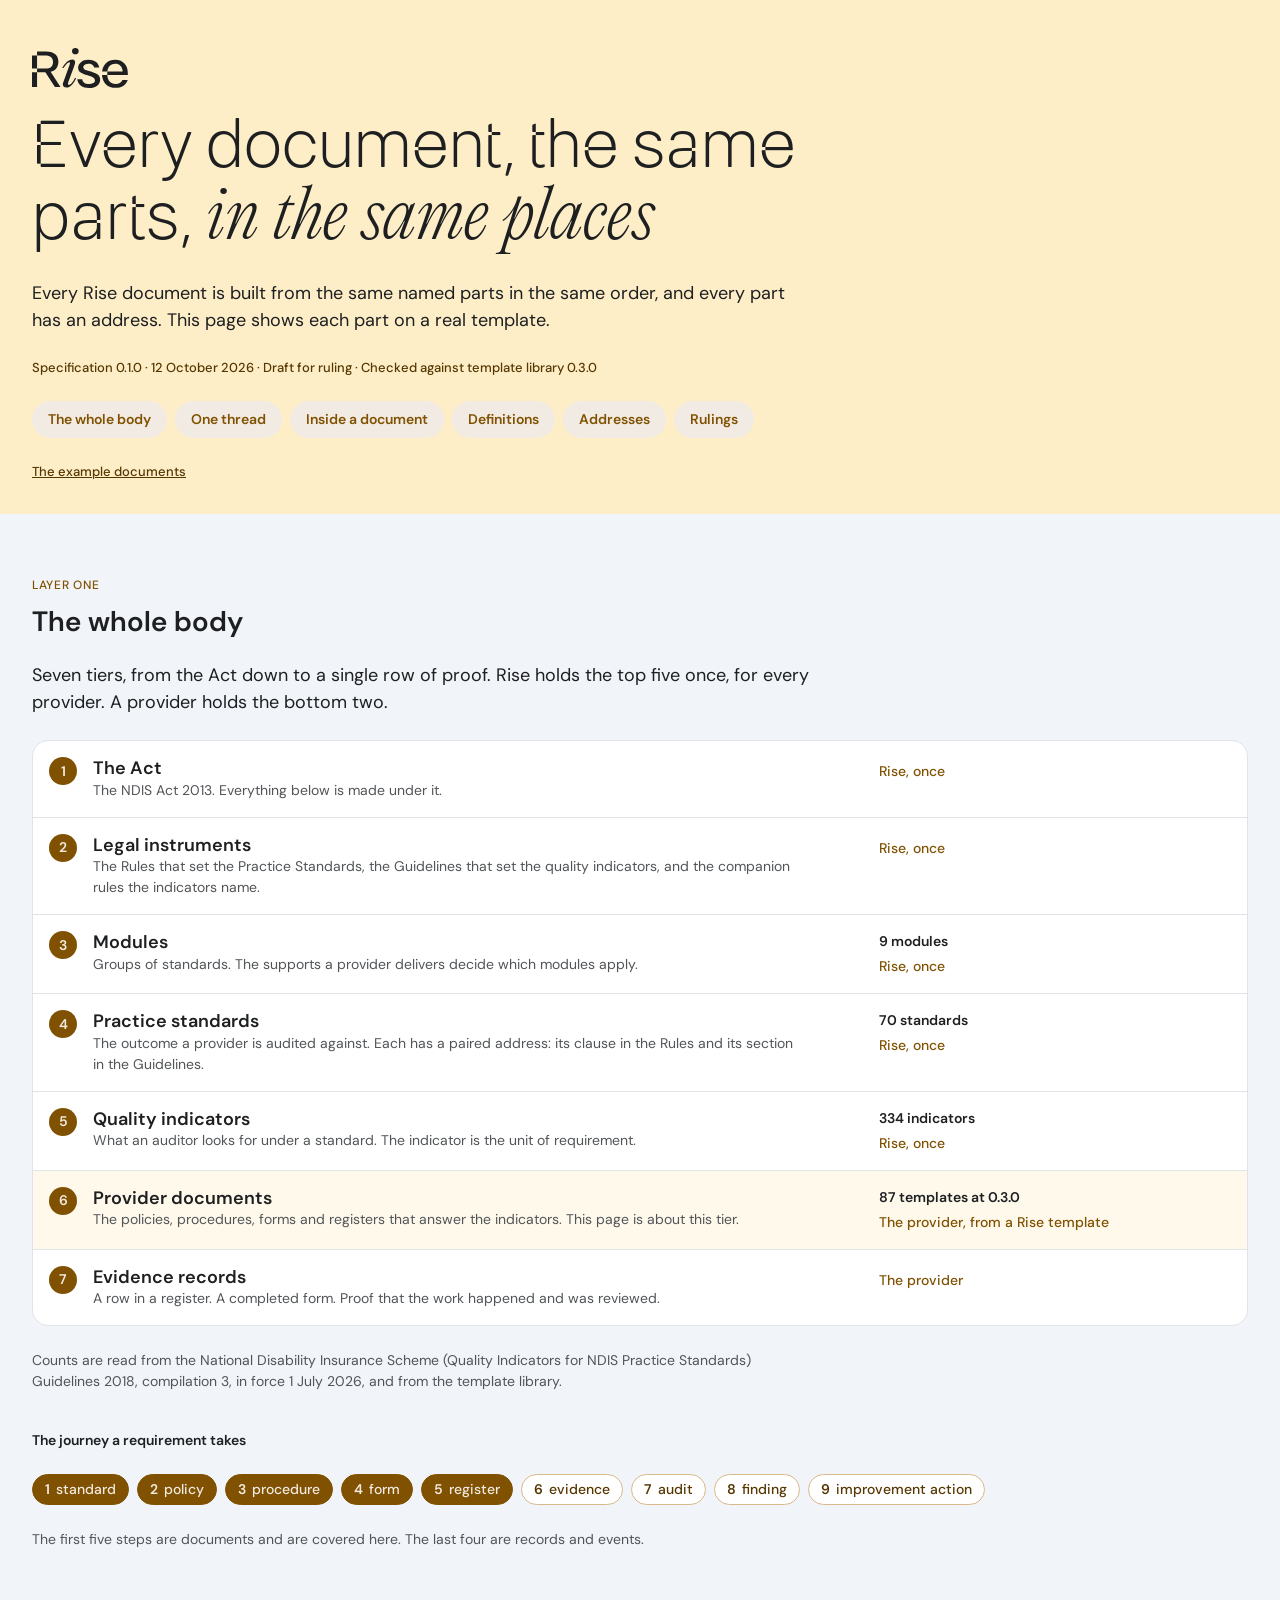
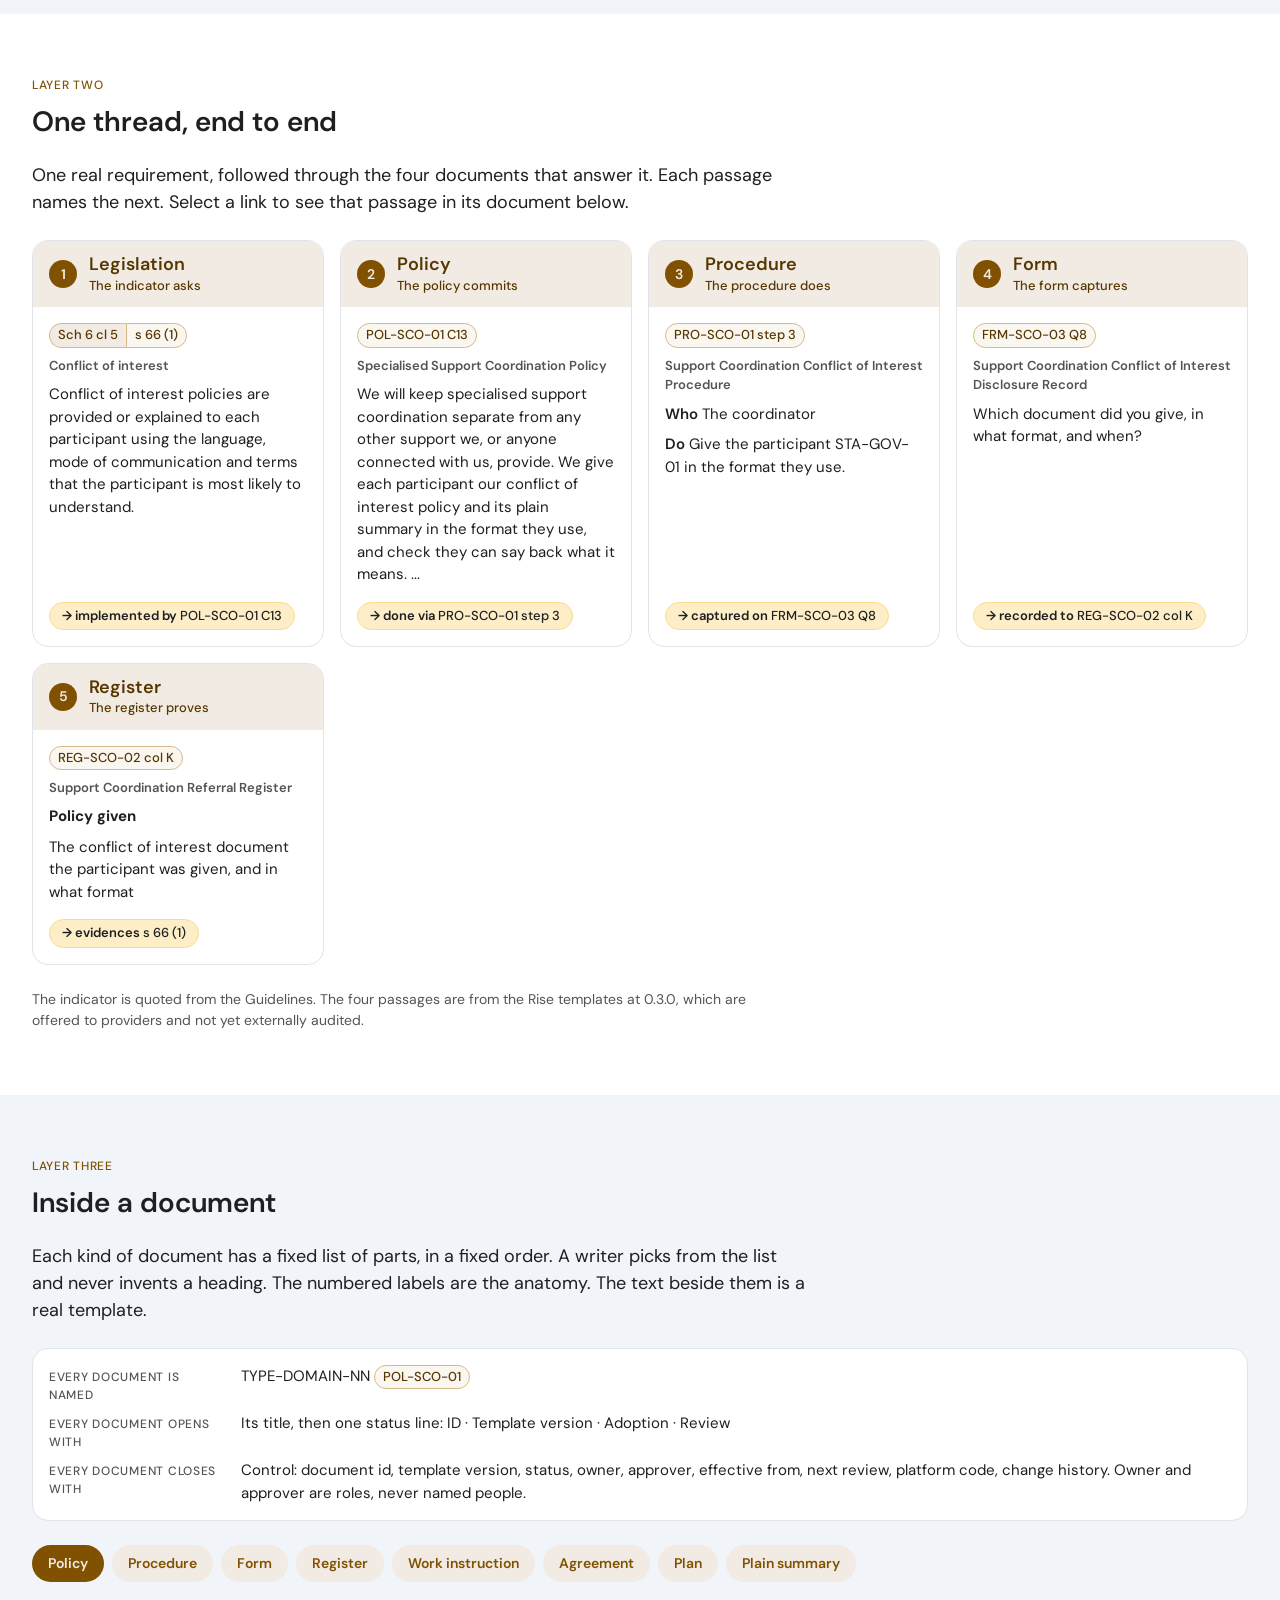
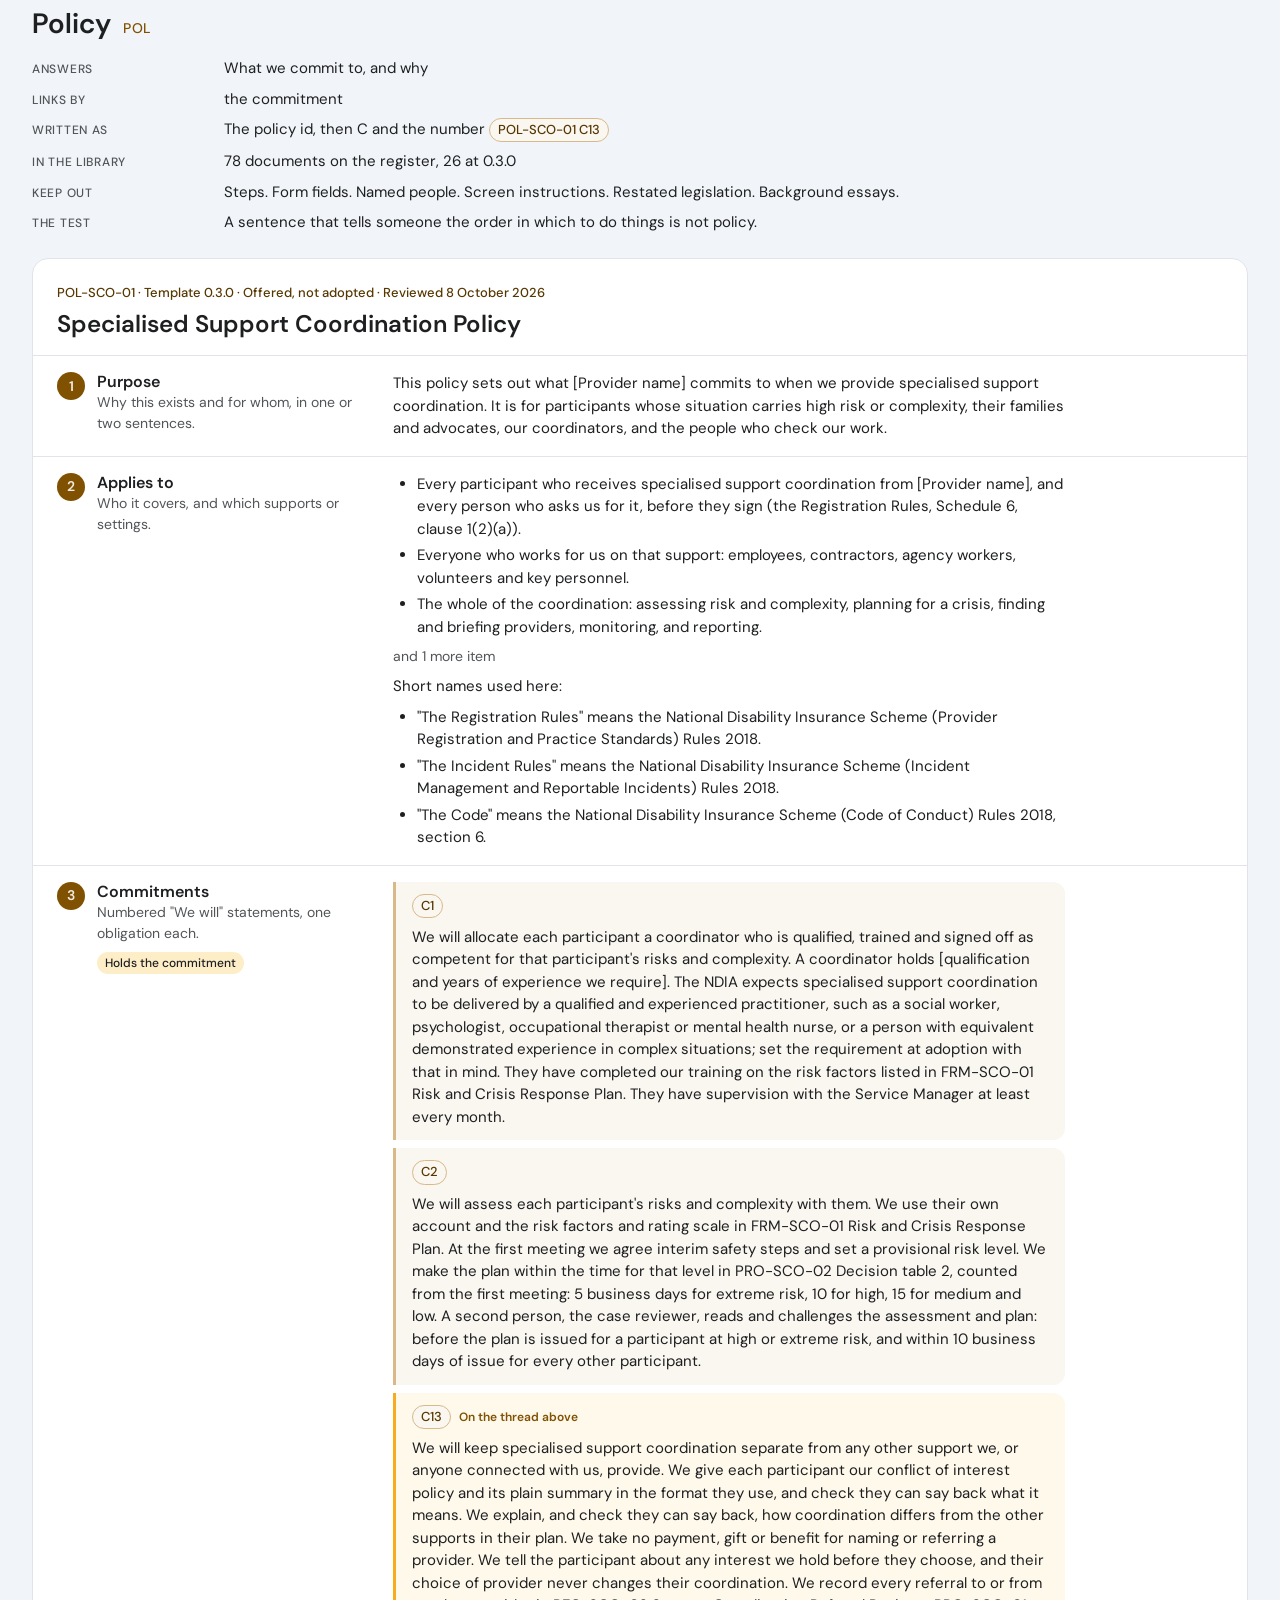
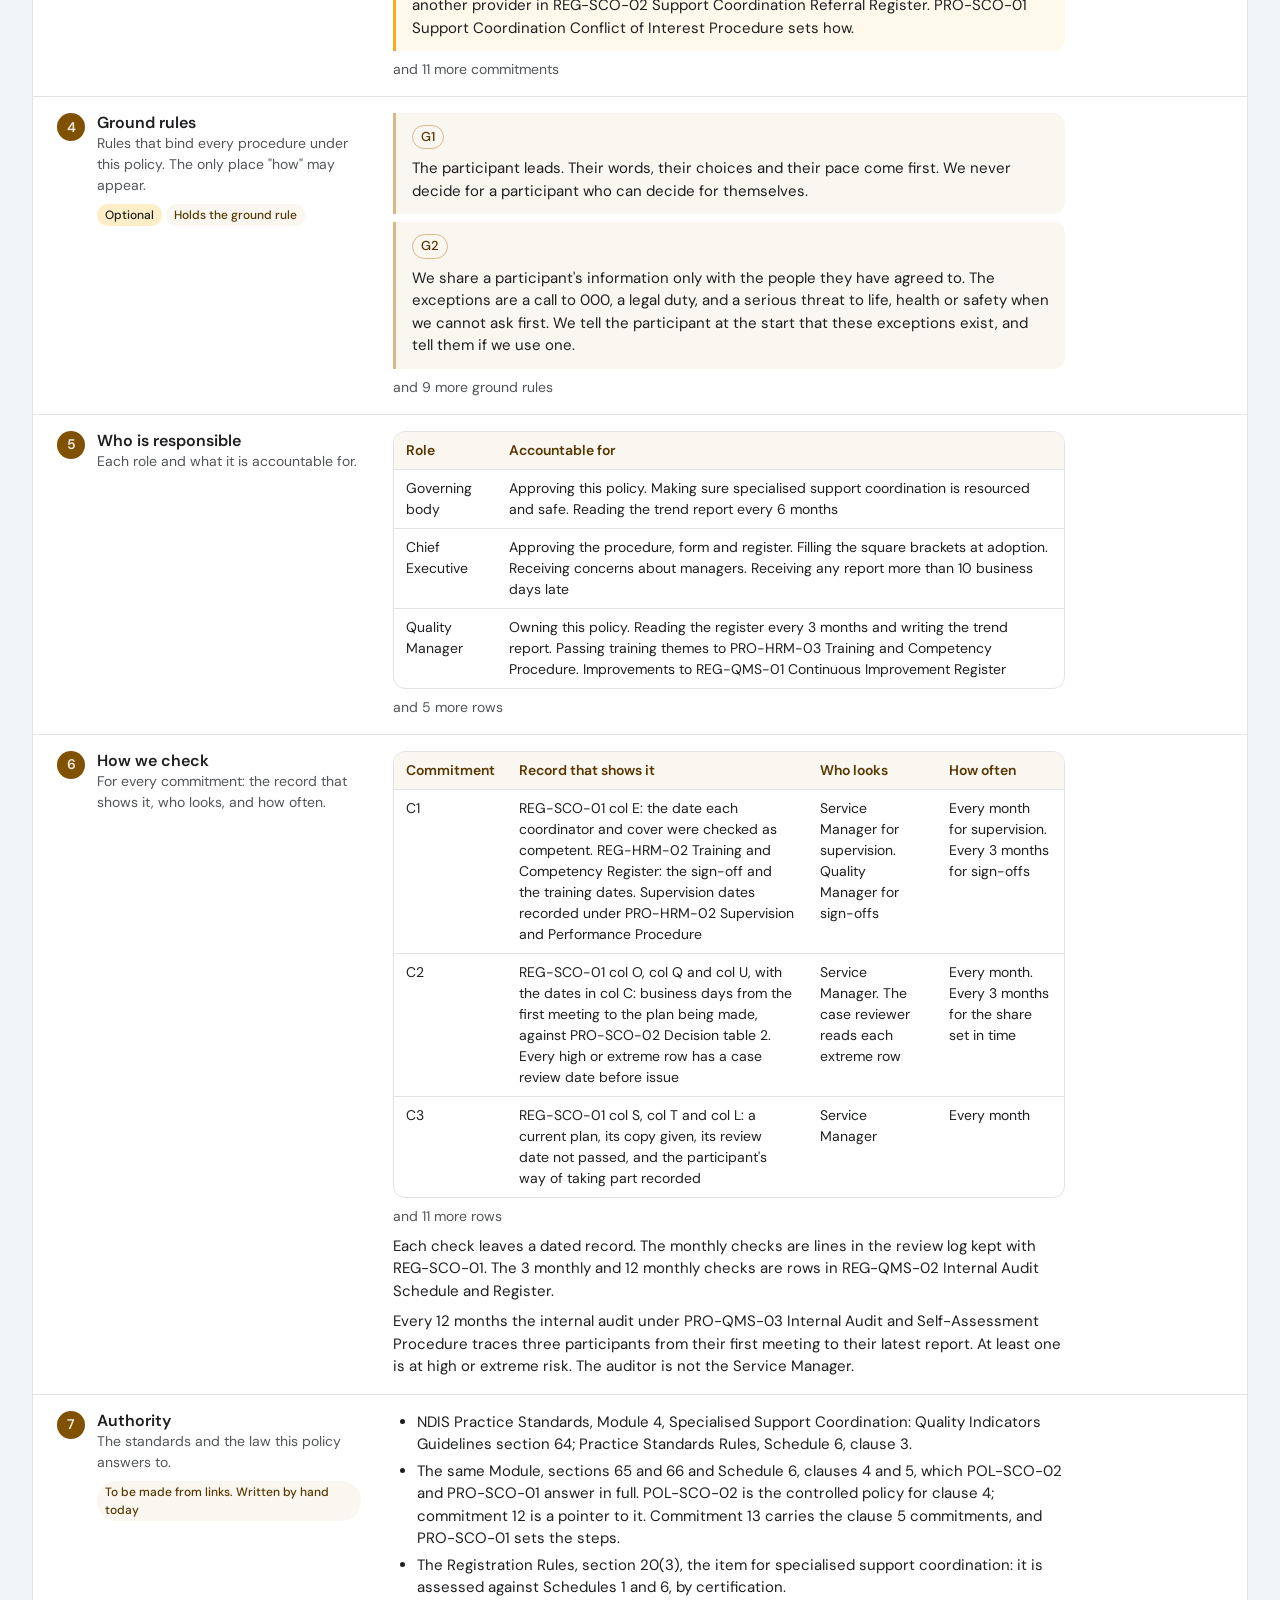
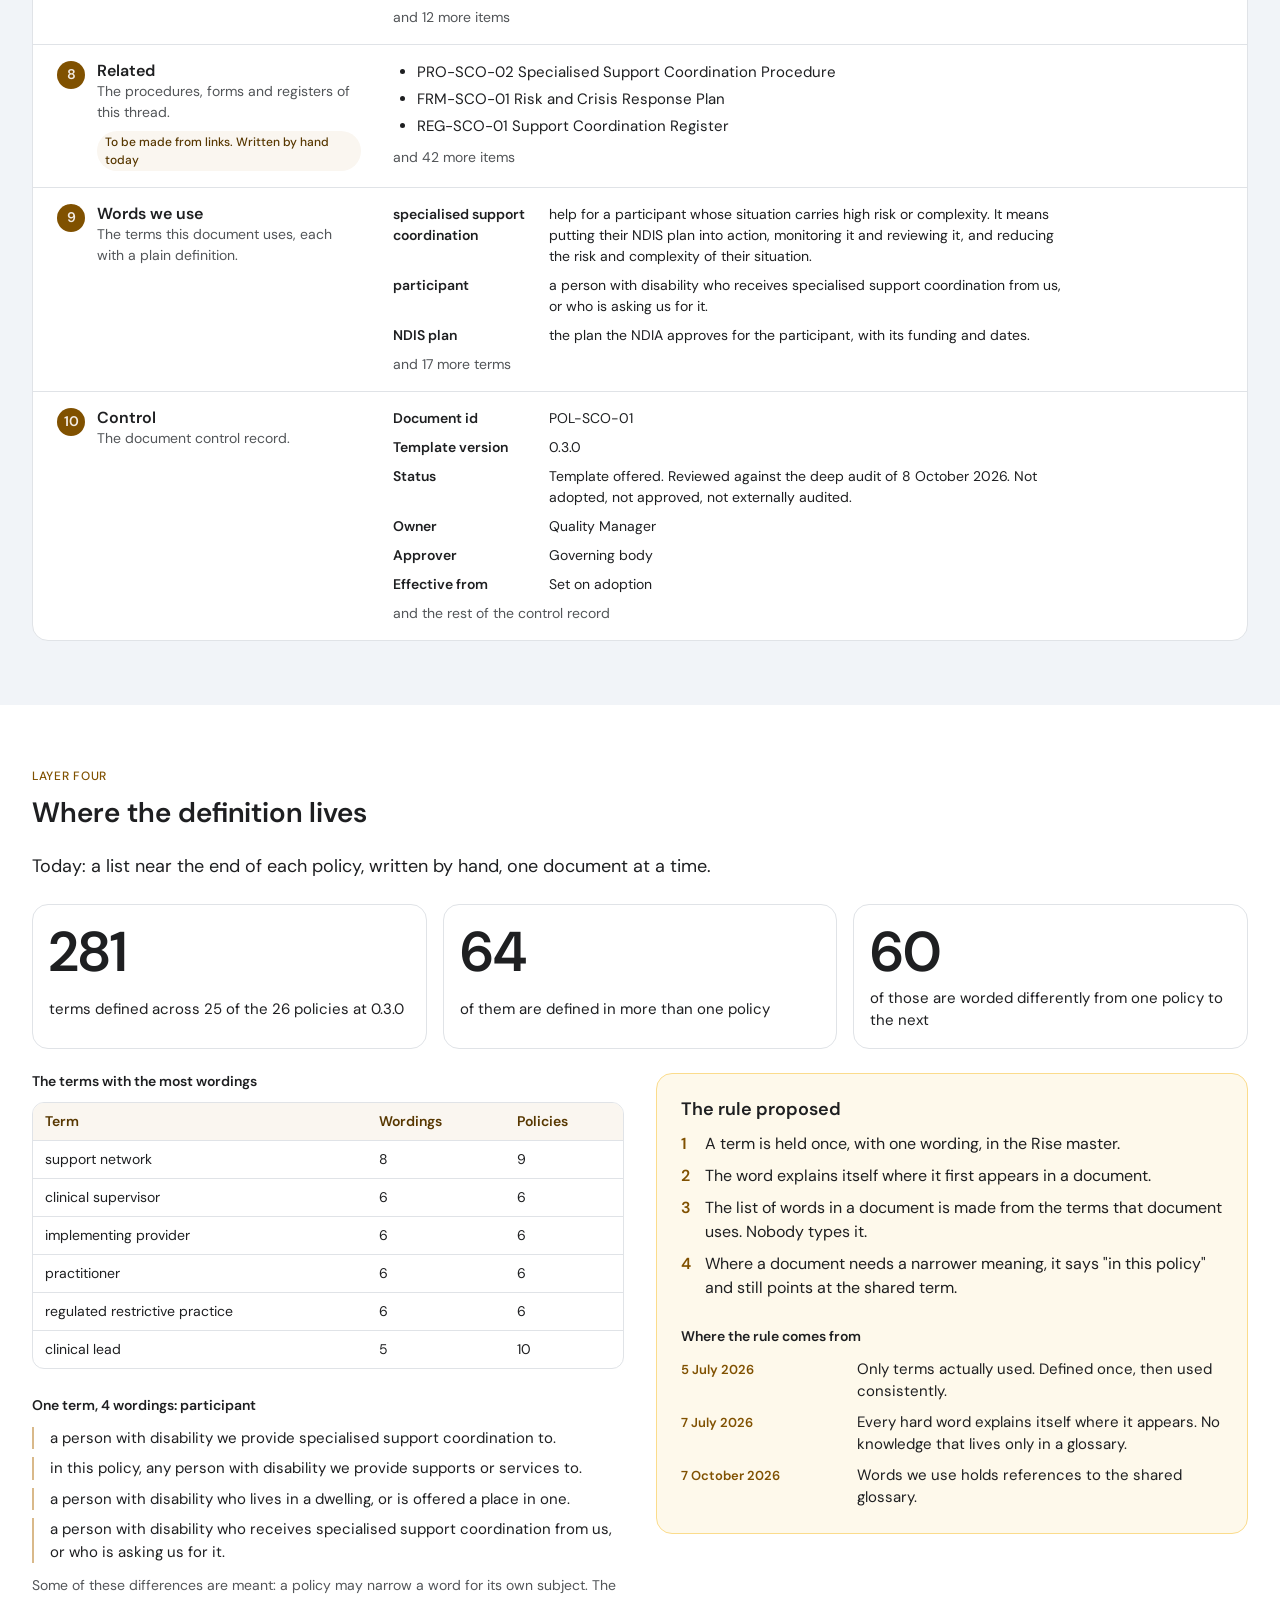
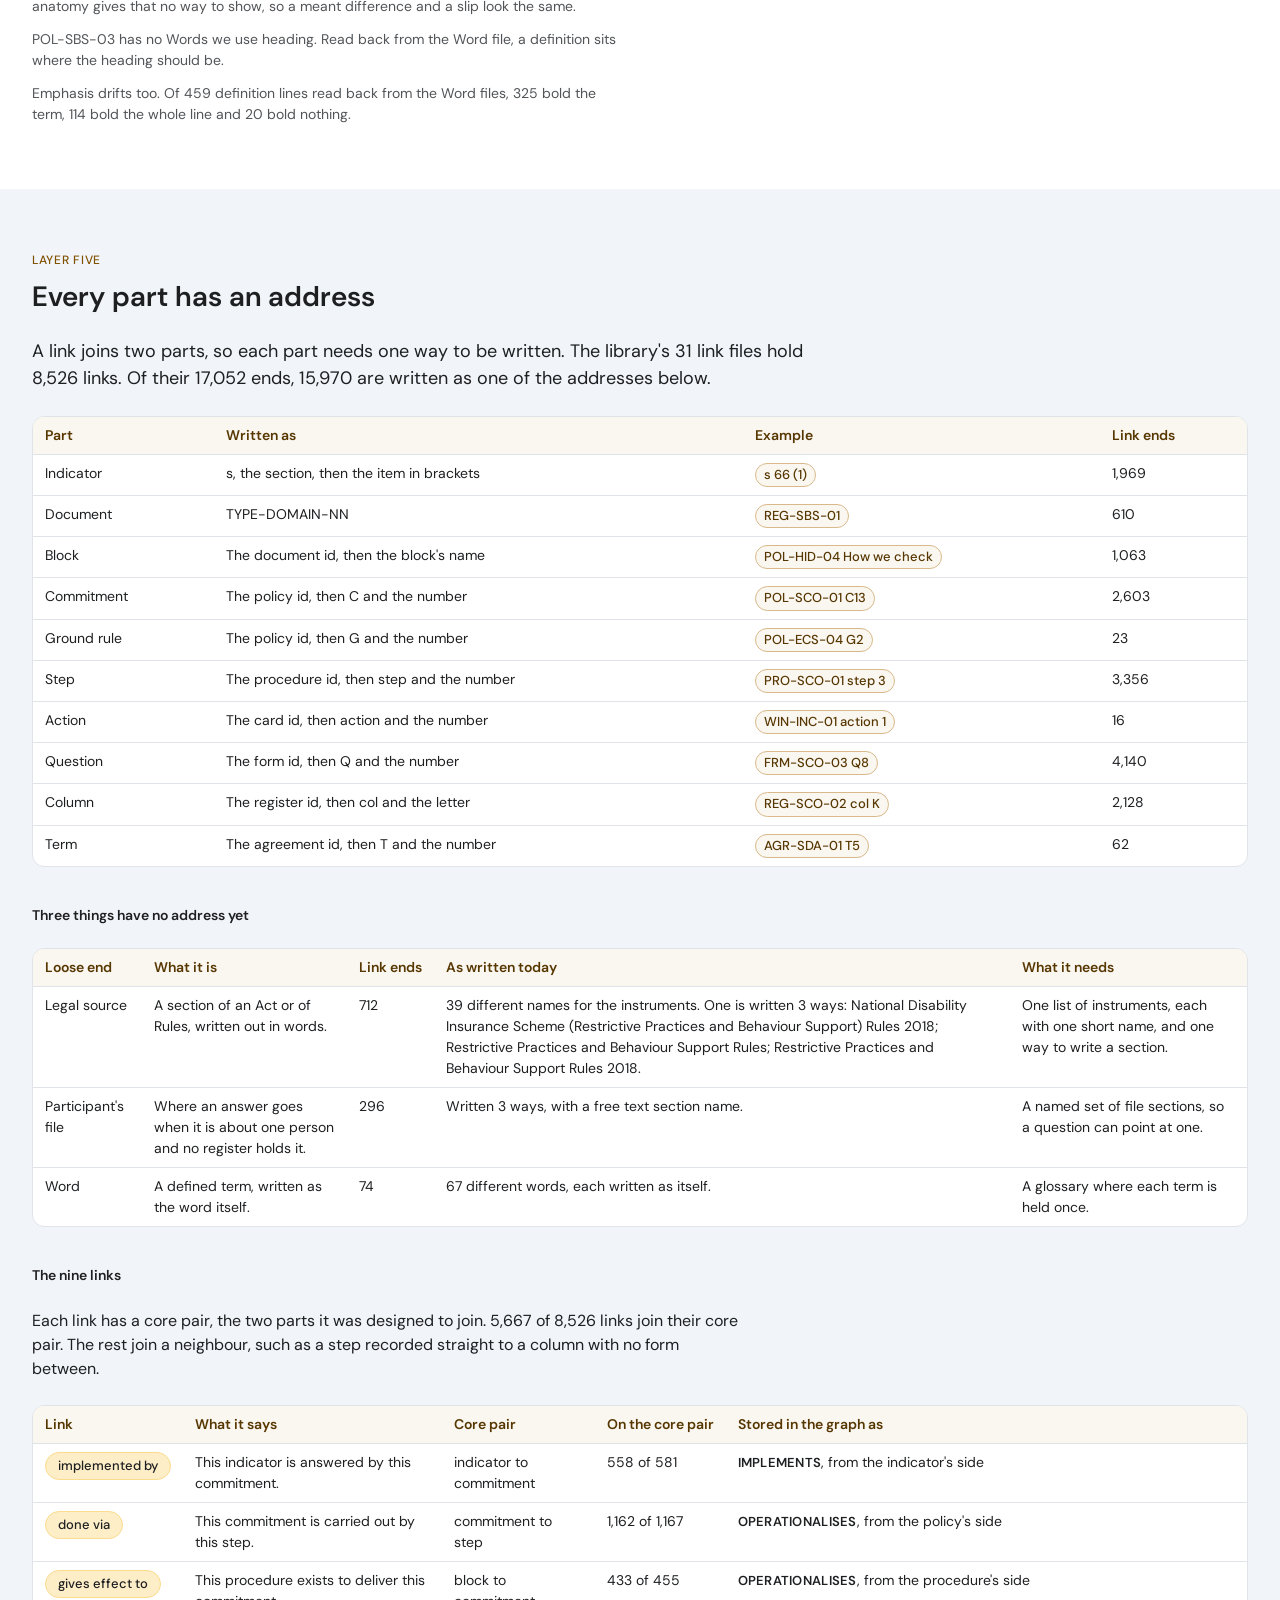
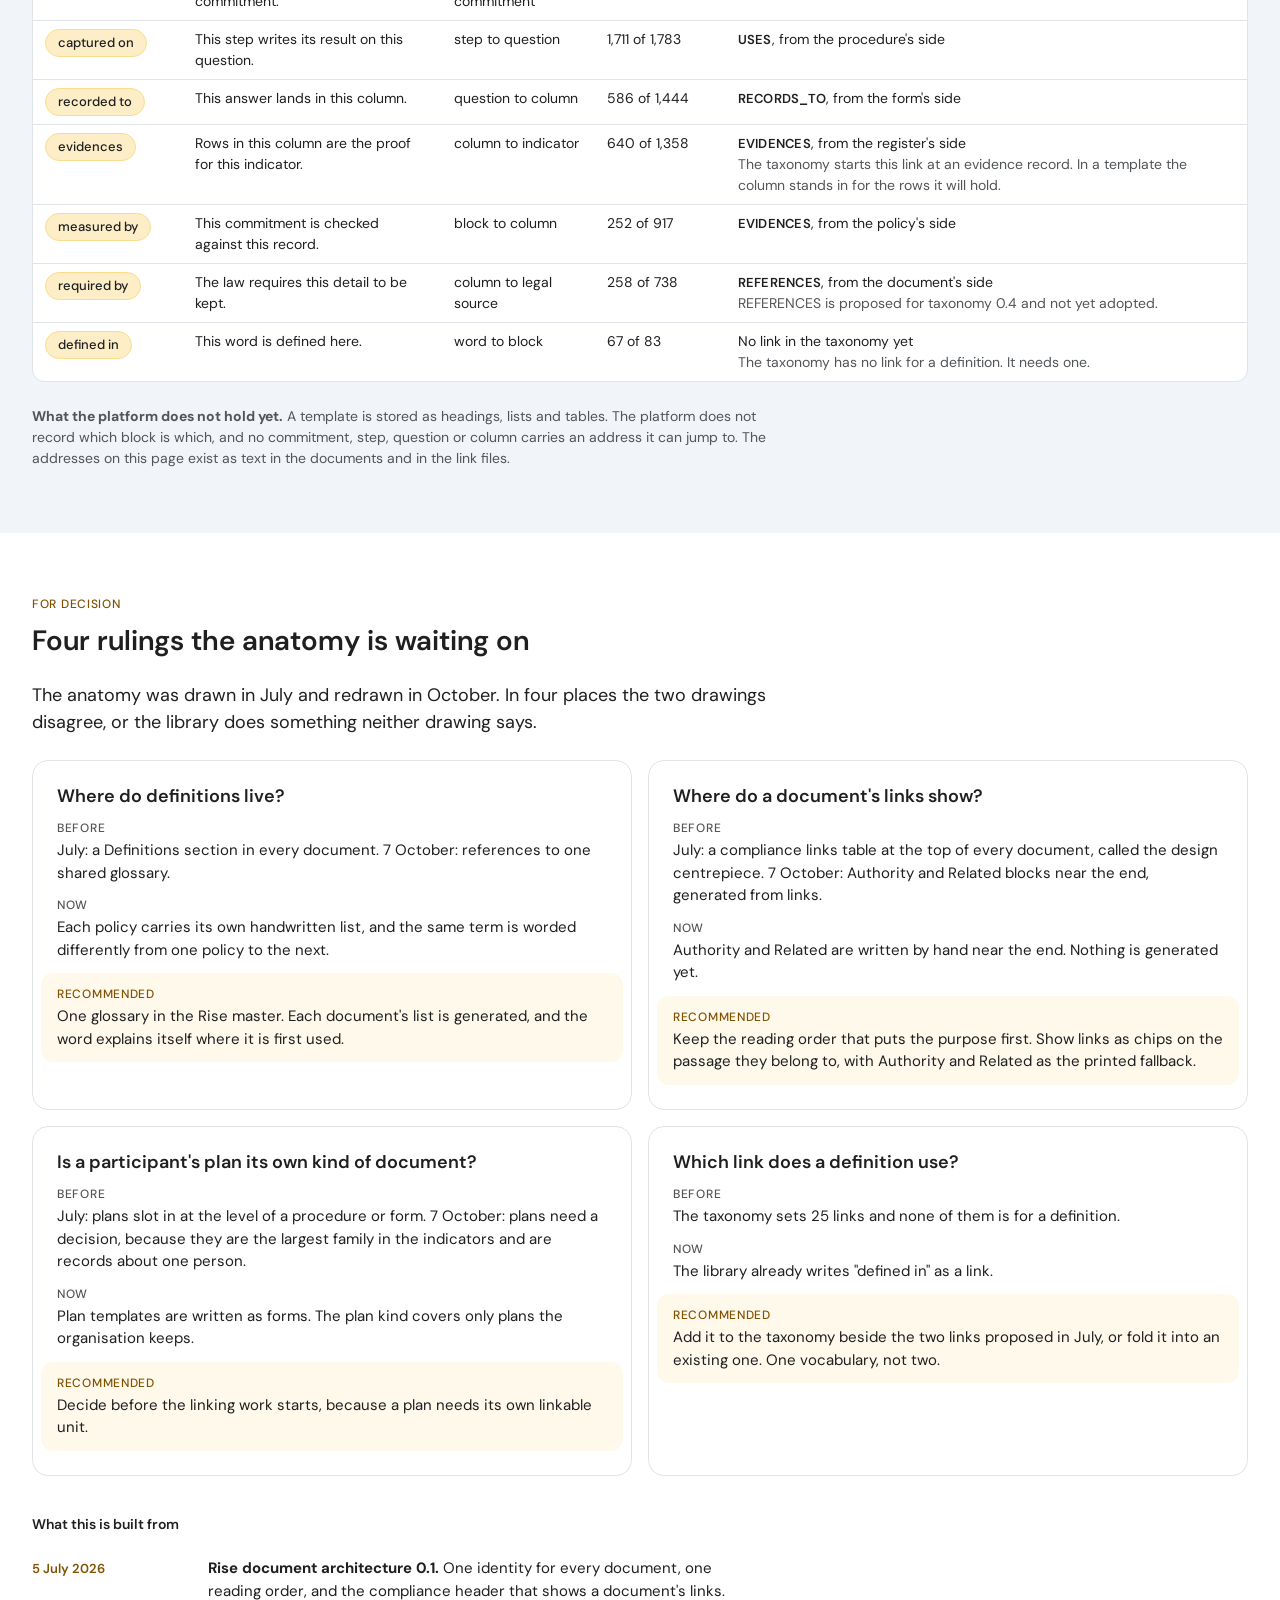
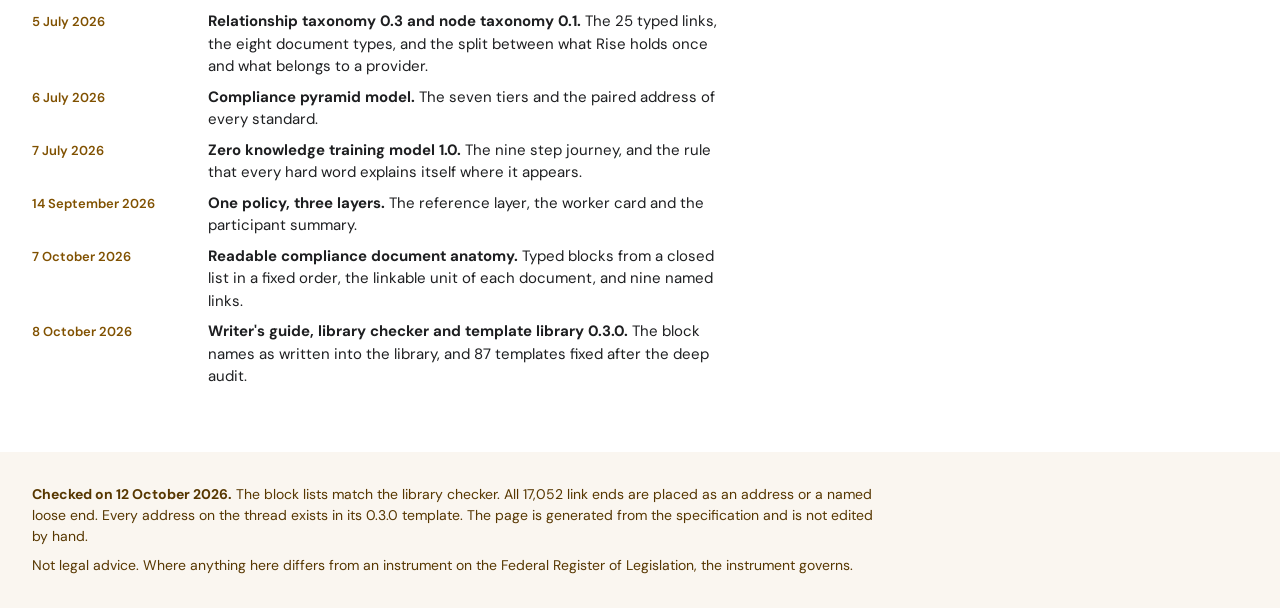
==== anatomy.html @ cc693d14 "deploy: 2026-10-12T05:30Z Co-Authored-By: Claude Opus 5.5 <noreply@anthropic.com>" ====
<!doctype html><html lang="en"><head><meta charset="utf-8"><meta name="viewport" content="width=device-width,initial-scale=1,viewport-fit=cover"><meta name="robots" content="noindex, nofollow"><style>:root{color-scheme:light}body{margin:0}img{max-width:100%}[hidden]{display:none!important}</style>
<title>Rise document anatomy</title>
<link rel="preconnect" href="https://fonts.googleapis.com">
<link rel="stylesheet" href="https://fonts.googleapis.com/css2?family=DM+Sans:opsz,wght@9..40,400;9..40,500;9..40,600&display=swap">
<style>
:root{--neutral-0:#ffffff;--neutral-50:#f1f4f8;--neutral-100:#e0e3e7;--neutral-200:#c7cace;--neutral-400:#525558;--neutral-500:#3c3e41;--neutral-600:#2d2f32;--neutral-700:#1e1f21;--primary-50:#fef9eb;--primary-100:#fdeec8;--primary-300:#fbdc8c;--primary-500:#f9c85f;--primary-700:#f7aa22;--error-50:#ffe5ea;--error-100:#ffccd5;--error-300:#ffa2b4;--error-500:#fe7a95;--error-700:#f84971;--success-50:#b4f9e7;--success-100:#63f2cd;--success-300:#25e2b8;--success-500:#00cda6;--success-700:#00a485;--warning-50:#fdeace;--warning-100:#fcdbac;--warning-300:#f9c178;--warning-500:#f59432;--warning-700:#e46512;--info-100:#9ef4ff;--info-300:#5be8ff;--info-400:#38daff;--info-500:#00d0ff;--info-700:#00b6e5;--tab-50:#faf6f0;--tab-100:#f2ebe3;--tab-300:#d9b98a;--tab-500:#805100;--tab-700:#573700;--spacing-s1:0.125rem;--spacing-s2:0.25rem;--spacing-s3:0.5rem;--spacing-s4:0.75rem;--spacing-s5:1rem;--spacing-s6:1.5rem;--spacing-s7:2rem;--spacing-s8:3rem;--spacing-s9:4rem;--spacing-s10:8rem;--container-shell:97.5rem;--container-page:60rem;--container-column:47.5rem;--container-sheet:48rem;--radius-xs:var(--spacing-s2);--radius-sm:var(--spacing-s3);--radius-md:var(--spacing-s4);--radius-lg:var(--spacing-s5);--radius-xl:var(--spacing-s7);--radius-full:9999px;--duration-fast:150ms;--duration-normal:250ms;--duration-slow:400ms;--ease-out:cubic-bezier(0, 0, 0.2, 1);--ease-in:cubic-bezier(0.4, 0, 1, 1);--ease-in-out:cubic-bezier(0.4, 0, 0.2, 1);--background:var(--neutral-0);--foreground:var(--neutral-700);--card:var(--neutral-0);--card-foreground:var(--neutral-700);--popover:var(--neutral-0);--popover-foreground:var(--neutral-700);--primary:var(--primary-500);--primary-foreground:var(--neutral-700);--secondary:var(--neutral-50);--secondary-foreground:var(--neutral-700);--muted:var(--neutral-50);--muted-foreground:var(--neutral-400);--accent:var(--neutral-100);--accent-foreground:var(--neutral-700);--destructive:var(--error-700);--destructive-foreground:var(--neutral-0);--success:var(--success-500);--success-foreground:var(--neutral-700);--warning:var(--warning-500);--warning-foreground:var(--neutral-700);--info:var(--info-500);--info-foreground:var(--neutral-700);--primary-solid:var(--primary-700);--primary-solid-foreground:var(--neutral-700);--primary-soft:var(--primary-300);--primary-soft-foreground:var(--neutral-700);--success-solid:var(--success-300);--success-solid-foreground:var(--neutral-700);--success-soft:var(--success-100);--success-soft-foreground:var(--neutral-700);--info-solid:var(--info-500);--info-solid-foreground:var(--neutral-500);--info-soft:var(--info-300);--info-soft-foreground:var(--neutral-700);--warning-solid:var(--warning-500);--warning-solid-foreground:var(--neutral-700);--warning-soft:var(--warning-300);--warning-soft-foreground:var(--neutral-700);--destructive-solid:var(--error-700);--destructive-solid-foreground:var(--neutral-0);--destructive-soft:var(--error-300);--destructive-soft-foreground:var(--neutral-700);--neutral-solid:var(--neutral-600);--neutral-solid-foreground:var(--neutral-0);--neutral-soft:var(--neutral-50);--neutral-soft-foreground:var(--neutral-700);--tab:var(--tab-300);--tab-foreground:var(--tab-700);--tab-subtle:var(--tab-50);--tab-subtle-foreground:var(--tab-700);--tab-soft:var(--tab-100);--tab-soft-foreground:var(--tab-500);--tab-solid:var(--tab-500);--tab-solid-foreground:var(--tab-100);--primary-subtle:var(--primary-50);--primary-subtle-foreground:var(--primary-700);--primary-surface:var(--primary-100);--success-subtle:var(--success-50);--success-subtle-foreground:var(--success-700);--info-subtle:var(--info-100);--info-subtle-foreground:var(--info-700);--warning-subtle:var(--warning-50);--warning-subtle-foreground:var(--warning-700);--destructive-subtle:var(--error-50);--destructive-subtle-foreground:var(--error-700);--neutral-subtle:var(--neutral-100);--neutral-subtle-foreground:var(--neutral-700);--border:var(--neutral-100);--input:var(--neutral-100);--ring:var(--neutral-400)}
/* Layout: an atlas. One shell-wide column, peeled a layer at a time: the whole body, one
 * thread, one document, one word, one address. Colour comes only from the platform tokens
 * above; the tab family carries structure, amber carries the thread. One light theme, as
 * the platform has. */
@font-face { font-family: "Rounded"; src: url("fonts/Rounded-Light.woff2") format("woff2"); font-weight: 300; font-display: swap; }
@font-face { font-family: "Editorial New"; src: url("fonts/EditorialNew-UltralightItalic.woff2") format("woff2"); font-weight: 200; font-style: italic; font-display: swap; }

:root {
  --font-sans: "DM Sans", ui-sans-serif, system-ui, sans-serif;
  --font-display: "Rounded", "DM Sans", ui-rounded, system-ui, sans-serif;
  --font-editorial: "Editorial New", Georgia, serif;
  --gutter: var(--spacing-s5);
  color-scheme: light;
}
@media (min-width: 48rem) { :root { --gutter: var(--spacing-s7); } }

*, *::before, *::after { box-sizing: border-box; }
body { background: var(--background); color: var(--foreground); font-family: var(--font-sans); font-size: 1rem; line-height: 1.5; }
h1, h2, h3, h4, p, ol, ul, dl, dd, figure { margin: 0; }
ol, ul { padding: 0; list-style: none; }
a { color: inherit; }
:focus-visible { outline: 2px solid var(--ring); outline-offset: 2px; }

.shell { max-width: var(--container-shell); margin-inline: auto; padding-inline: var(--gutter); }
section { padding-block: var(--spacing-s9); }
section > .shell { display: grid; gap: var(--spacing-s6); }
section > .shell > * { min-width: 0; }
.band { background: var(--muted); }

/* ---- type roles */
h1 { font-family: var(--font-display); font-weight: 300; font-size: clamp(2.25rem, 5.2vw, 4.5rem); line-height: 1.08; text-wrap: balance; max-width: 18ch; }
h1 em { font-family: var(--font-editorial); font-style: italic; font-weight: 200; }
h2 { font-size: 1.75rem; line-height: 1.2; font-weight: 600; text-wrap: balance; }
h3 { font-size: 1.125rem; line-height: 1.25; font-weight: 600; }
h4 { font-size: 1rem; line-height: 1.25; font-weight: 600; }
.minor { font-size: 0.875rem; font-weight: 600; margin-top: var(--spacing-s5); }
.eyebrow { font-size: 0.75rem; line-height: 1.25; font-weight: 500; letter-spacing: 0.06em; text-transform: uppercase; color: var(--tab-soft-foreground); margin-bottom: calc(var(--spacing-s4) * -1); }
.lede { font-size: 1.125rem; max-width: 65ch; color: var(--foreground); }
.lede.small { font-size: 1rem; }
.note, .more, .quiet { font-size: 0.875rem; color: var(--muted-foreground); max-width: 75ch; }
.more { margin-top: var(--spacing-s3); }
.sub { font-size: 0.75rem; font-weight: 500; letter-spacing: 0.06em; text-transform: uppercase; color: var(--muted-foreground); margin-top: var(--spacing-s4); }

/* ---- shared marks */
.spine { flex: none; display: inline-grid; place-items: center; width: 1.75rem; height: 1.75rem; border-radius: var(--radius-full); background: var(--tab-solid); color: var(--tab-solid-foreground); font-size: 0.875rem; font-weight: 600; font-variant-numeric: tabular-nums; }
.stamp { display: inline-block; padding: var(--spacing-s1) var(--spacing-s3); border-radius: var(--radius-full); border: 1px solid var(--tab); background: var(--tab-subtle); color: var(--tab-subtle-foreground); font-size: 0.8125rem; line-height: 1.4; font-weight: 500; font-variant-numeric: tabular-nums; white-space: nowrap; }
.pair { display: inline-flex; }
.pair .stamp:first-child { border-radius: var(--radius-full) 0 0 var(--radius-full); border-right: 0; background: var(--tab-soft); }
.pair .stamp:last-child { border-radius: 0 var(--radius-full) var(--radius-full) 0; }
.chip { display: inline-block; padding: var(--spacing-s2) var(--spacing-s4); border-radius: var(--radius-full); border: 1px solid var(--primary-soft); background: var(--primary-surface); color: var(--foreground); font-size: 0.8125rem; line-height: 1.4; font-weight: 500; text-decoration: none; transition: background var(--duration-fast) var(--ease-out); }
a.chip:hover { background: var(--primary-soft); }
.chip-link { font-weight: 600; }
a.chip .chip-link::before { content: "\2192\00a0"; }
.chip.is-static { white-space: nowrap; }
.edge { font-weight: 600; font-size: 0.8125rem; letter-spacing: 0.02em; }

.head { display: flex; flex-wrap: wrap; gap: var(--spacing-s3) var(--spacing-s5); align-items: center; justify-content: space-between; }
.head > :first-child { min-width: 0; }
.comment { flex: none; font: inherit; font-size: 0.75rem; line-height: 1.4; font-weight: 600; cursor: pointer; padding: var(--spacing-s1) var(--spacing-s4); border-radius: var(--radius-full); border: 1px solid var(--tab); background: var(--card); color: var(--tab-soft-foreground); transition: background var(--duration-fast) var(--ease-out); }
.comment:hover { background: var(--tab-soft); }
.block-label .comment { margin-top: var(--spacing-s3); }
.pane > footer { display: flex; flex-wrap: wrap; gap: var(--spacing-s3); align-items: center; justify-content: space-between; }

.scroll { overflow-x: auto; border: 1px solid var(--border); border-radius: var(--radius-md); background: var(--card); }
table { border-collapse: collapse; width: 100%; font-size: 0.875rem; }
th, td { padding: var(--spacing-s3) var(--spacing-s4); text-align: left; vertical-align: top; border-bottom: 1px solid var(--border); }
tbody tr:last-child td { border-bottom: 0; }
th { background: var(--tab-subtle); color: var(--tab-subtle-foreground); font-weight: 600; white-space: nowrap; }
td { font-variant-numeric: tabular-nums; }

/* ---- masthead */
.masthead { background: var(--primary-surface); padding-block: var(--spacing-s8) var(--spacing-s7); }
.masthead .shell { display: grid; gap: var(--spacing-s6); }
.wordmark { width: 6rem; height: auto; color: var(--foreground); }
.status-line { font-size: 0.8125rem; font-weight: 500; color: var(--tab-subtle-foreground); font-variant-numeric: tabular-nums; }
.masthead nav { display: flex; flex-wrap: wrap; gap: var(--spacing-s3); }
.masthead nav a { padding: var(--spacing-s3) var(--spacing-s5); border-radius: var(--radius-full); background: var(--tab-soft); color: var(--tab-soft-foreground); font-size: 0.875rem; font-weight: 600; text-decoration: none; transition: background var(--duration-fast) var(--ease-out), color var(--duration-fast) var(--ease-out); }
.masthead nav a:hover { background: var(--tab-solid); color: var(--tab-solid-foreground); }

/* ---- layer one: the tiers */
.tiers { display: grid; background: var(--card); border: 1px solid var(--border); border-radius: var(--radius-lg); overflow: hidden; }
.tier { display: grid; grid-template-columns: auto minmax(0, 1fr); gap: var(--spacing-s3) var(--spacing-s5); padding: var(--spacing-s5); border-bottom: 1px solid var(--border); }
.tier:last-child { border-bottom: 0; }
.tier.is-here { background: var(--primary-subtle); }
.tier-what p { font-size: 0.875rem; color: var(--muted-foreground); max-width: 70ch; }
.tier-facts { grid-column: 2; display: flex; flex-wrap: wrap; gap: var(--spacing-s2) var(--spacing-s5); font-size: 0.875rem; }
.tier-facts .count { font-weight: 600; font-variant-numeric: tabular-nums; }
.tier-facts .held { color: var(--tab-soft-foreground); font-weight: 500; }
@media (min-width: 60rem) {
  .tier { grid-template-columns: auto minmax(0, 1fr) 22rem; align-items: start; }
  .tier-facts { grid-column: 3; flex-direction: column; }
}
.journey { display: flex; flex-wrap: wrap; gap: var(--spacing-s3); counter-reset: step; }
.journey li { counter-increment: step; padding: var(--spacing-s2) var(--spacing-s4); border-radius: var(--radius-full); font-size: 0.875rem; font-weight: 500; border: 1px solid var(--tab); }
.journey li::before { content: counter(step) "\00a0\00a0"; font-weight: 600; font-variant-numeric: tabular-nums; }
.journey .is-doc { background: var(--tab-solid); color: var(--tab-solid-foreground); border-color: var(--tab-solid); }
.journey .is-record { background: var(--card); color: var(--tab-subtle-foreground); }

/* ---- layer two: the thread */
.panes { display: grid; gap: var(--spacing-s5); grid-template-columns: repeat(auto-fit, minmax(min(100%, 15rem), 1fr)); }
.pane { display: grid; grid-template-rows: auto 1fr auto; border: 1px solid var(--border); border-radius: var(--radius-lg); overflow: hidden; background: var(--card); min-width: 0; }
.pane > header { display: flex; gap: var(--spacing-s4); align-items: center; padding: var(--spacing-s4) var(--spacing-s5); background: var(--tab-soft); color: var(--tab-subtle-foreground); }
.pane .verb { font-size: 0.8125rem; font-weight: 500; }
.pane-body { display: grid; gap: var(--spacing-s3); align-content: start; justify-items: start; padding: var(--spacing-s5); font-size: 0.9375rem; }
.pane-title { font-size: 0.8125rem; font-weight: 600; color: var(--muted-foreground); }
.slot-name { font-weight: 600; }
.pane > footer { padding: 0 var(--spacing-s5) var(--spacing-s5); }

/* ---- layer three: inside a document */
.facts { display: grid; gap: var(--spacing-s3); font-size: 0.9375rem; }
.facts > div { display: grid; grid-template-columns: minmax(0, 1fr); gap: var(--spacing-s1); }
.facts dt { font-size: 0.75rem; font-weight: 500; letter-spacing: 0.06em; text-transform: uppercase; color: var(--muted-foreground); }
@media (min-width: 40rem) { .facts > div { grid-template-columns: 11rem minmax(0, 1fr); gap: var(--spacing-s5); align-items: baseline; } }
.identity { background: var(--card); border: 1px solid var(--border); border-radius: var(--radius-lg); padding: var(--spacing-s5); }

.tabs { display: flex; flex-wrap: wrap; gap: var(--spacing-s3); }
.tabs button { font: inherit; font-size: 0.875rem; font-weight: 600; cursor: pointer; padding: var(--spacing-s3) var(--spacing-s5); border: 0; border-radius: var(--radius-full); background: var(--tab-soft); color: var(--tab-soft-foreground); transition: background var(--duration-fast) var(--ease-out), color var(--duration-fast) var(--ease-out); }
.tabs button:hover { background: var(--tab); color: var(--tab-foreground); }
.tabs button[aria-selected="true"] { background: var(--tab-solid); color: var(--tab-solid-foreground); }

.panel { display: grid; gap: var(--spacing-s6); align-items: start; scroll-margin-top: var(--spacing-s5); }
.panel + .panel { margin-top: var(--spacing-s8); }
.panel-intro { display: grid; gap: var(--spacing-s5); min-width: 0; }
.panel-intro h3 { font-size: 1.75rem; }
.code { margin-left: var(--spacing-s4); font-size: 0.875rem; font-weight: 500; color: var(--tab-soft-foreground); letter-spacing: 0.04em; }
@media (min-width: 90rem) {
  .panel { grid-template-columns: 26rem minmax(0, 1fr); }
  .panel-intro { position: sticky; top: var(--spacing-s6); }
  .panel-intro .facts > div { grid-template-columns: minmax(0, 1fr); gap: var(--spacing-s1); }
}

.sheet { background: var(--card); border: 1px solid var(--border); border-radius: var(--radius-lg); min-width: 0; }
.sheet-head { padding: var(--spacing-s6) var(--spacing-s6) var(--spacing-s5); border-bottom: 1px solid var(--border); display: grid; gap: var(--spacing-s3); }
.sheet-title { font-size: 1.5rem; line-height: 1.2; font-weight: 600; text-wrap: balance; }
.is-bare .sheet-title { font-size: 1rem; font-weight: 400; color: var(--muted-foreground); }
.sheet > .note { padding: var(--spacing-s5) var(--spacing-s6); border-top: 1px solid var(--border); max-width: none; }
.block { display: grid; gap: var(--spacing-s4); padding: var(--spacing-s5) var(--spacing-s6); border-bottom: 1px solid var(--border); }
.block:last-child { border-bottom: 0; }
.block-label { display: flex; gap: var(--spacing-s4); align-items: flex-start; min-width: 0; }
.block-label p { font-size: 0.875rem; color: var(--muted-foreground); }
.tags { display: flex; flex-wrap: wrap; gap: var(--spacing-s2); margin-top: var(--spacing-s3); }
.tags li { padding: var(--spacing-s1) var(--spacing-s3); border-radius: var(--radius-full); background: var(--tab-subtle); color: var(--tab-subtle-foreground); font-size: 0.75rem; font-weight: 500; }
.block.has-unit .tags li:first-child, .block.has-unit .tags li:nth-child(2):not(:last-child) { background: var(--primary-surface); color: var(--foreground); }
.block-content { display: grid; gap: var(--spacing-s3); min-width: 0; max-width: 42rem; font-size: 0.9375rem; }
.block-content ul, .block-content ol { display: grid; gap: var(--spacing-s2); padding-left: var(--spacing-s6); }
.block-content ul { list-style: disc; }
.block-content ol { list-style: decimal; }
.block-content .more { margin-top: 0; }
@media (min-width: 60rem) {
  .sheet:not(.is-bare) .block { grid-template-columns: 19rem minmax(0, 1fr); gap: var(--spacing-s7); }
}
@media (max-width: 39.99rem) {
  .sheet-head, .block, .sheet > .note { padding-inline: var(--spacing-s5); }
}

.unit { display: grid; gap: var(--spacing-s3); padding: var(--spacing-s4) var(--spacing-s5); border-left: 3px solid var(--tab); background: var(--tab-subtle); border-radius: 0 var(--radius-md) var(--radius-md) 0; scroll-margin-top: var(--spacing-s8); transition: background var(--duration-slow) var(--ease-out); }
.unit.is-thread { border-left-color: var(--primary-solid); background: var(--primary-subtle); }
.unit.is-lit, .pane.is-lit { background: var(--primary-soft); }
.unit > header { display: flex; flex-wrap: wrap; gap: var(--spacing-s3); align-items: center; }
.on-thread { font-size: 0.75rem; font-weight: 600; color: var(--tab-soft-foreground); }
.slots, .words { display: grid; gap: var(--spacing-s3); font-size: 0.875rem; }
.slots > div, .words > div { display: grid; grid-template-columns: minmax(0, 1fr); gap: var(--spacing-s1); }
.slots dt, .words dt { font-weight: 600; }
.slots dd, .words dd { color: var(--foreground); overflow-wrap: anywhere; }
@media (min-width: 40rem) { .slots > div, .words > div { grid-template-columns: 9rem minmax(0, 1fr); gap: var(--spacing-s4); } }

/* ---- layer four: words */
.stats { display: grid; gap: var(--spacing-s5); grid-template-columns: repeat(auto-fit, minmax(min(100%, 14rem), 1fr)); }
.stats li { display: grid; gap: var(--spacing-s2); padding: var(--spacing-s5); border: 1px solid var(--border); border-radius: var(--radius-lg); font-size: 0.9375rem; }
.stat { font-size: 3.5rem; line-height: 1.1; font-weight: 600; font-variant-numeric: tabular-nums; }
.split { display: grid; gap: var(--spacing-s7); align-items: start; }
.split > div { display: grid; gap: var(--spacing-s4); min-width: 0; }
.split .minor:first-child { margin-top: 0; }
@media (min-width: 60rem) { .split { grid-template-columns: minmax(0, 1fr) minmax(0, 1fr); } }
.rule { padding: var(--spacing-s6); border-radius: var(--radius-lg); background: var(--primary-subtle); border: 1px solid var(--primary-soft); }
.plain { display: grid; gap: var(--spacing-s3); max-width: 70ch; }
ol.plain:not(.dated) { counter-reset: line; }
ol.plain:not(.dated) li { counter-increment: line; display: grid; grid-template-columns: 1.5rem minmax(0, 1fr); }
ol.plain:not(.dated) li::before { content: counter(line); font-weight: 600; color: var(--tab-soft-foreground); font-variant-numeric: tabular-nums; }
ul.plain:not(.dated) li { padding-left: var(--spacing-s5); border-left: 2px solid var(--tab); font-size: 0.9375rem; }
.dated { font-size: 0.9375rem; }
.dated li { display: grid; grid-template-columns: minmax(0, 1fr); gap: 0 var(--spacing-s5); }
.when { font-size: 0.8125rem; font-weight: 600; color: var(--tab-soft-foreground); font-variant-numeric: tabular-nums; }
@media (min-width: 40rem) { .dated li { grid-template-columns: 10rem minmax(0, 1fr); align-items: baseline; } .dated li > strong { display: contents; } }

/* ---- rulings */
.rulings { display: grid; gap: var(--spacing-s5); }
@media (min-width: 60rem) { .rulings { grid-template-columns: repeat(2, minmax(0, 1fr)); } }
.ruling { display: grid; gap: var(--spacing-s4); align-content: start; padding: var(--spacing-s6); border: 1px solid var(--border); border-radius: var(--radius-lg); background: var(--card); }
.ruling dl { display: grid; gap: var(--spacing-s4); font-size: 0.9375rem; }
.ruling dl > div { display: grid; gap: var(--spacing-s1); }
.ruling dt { font-size: 0.75rem; font-weight: 500; letter-spacing: 0.06em; text-transform: uppercase; color: var(--muted-foreground); }
.ruling .is-rec { padding: var(--spacing-s4) var(--spacing-s5); margin-inline: calc(var(--spacing-s5) * -1); border-radius: var(--radius-md); background: var(--primary-subtle); }
.ruling .is-rec dt { color: var(--tab-soft-foreground); }

.colophon { background: var(--tab-subtle); color: var(--tab-subtle-foreground); padding-block: var(--spacing-s7); font-size: 0.875rem; }
.colophon .shell { display: grid; gap: var(--spacing-s3); }
.colophon p { max-width: 85ch; }

@media (prefers-reduced-motion: reduce) { * { transition: none !important; scroll-behavior: auto !important; } }
</style>
</head><body>
<header class="masthead">
  <div class="shell">
    <svg class="wordmark" xmlns="http://www.w3.org/2000/svg" viewBox="0 0 488 203" fill="none" role="img" aria-label="Rise">
  <path d="M25.6385 123.509V198.858H0V123.509H25.6385ZM0 104.348V38.3217H25.6385V104.348H0ZM25.6385 123.509V104.348H65.6994C80.4772 104.348 90.9817 101.587 97.213 96.0627C103.623 90.3668 106.828 82.0808 106.828 71.2058C106.828 60.5034 103.623 52.3903 97.213 46.8664C90.9817 41.17 80.4772 38.3217 65.6994 38.3217H25.6385V17.6074H73.1773C93.296 17.6074 108.43 22.527 118.579 32.3664C128.906 42.2057 134.069 54.8933 134.069 70.429C134.069 82.8576 130.775 93.6461 124.187 102.796C117.6 111.772 107.718 117.9 94.5426 121.179L144.752 198.858H116.442L67.8356 123.509H25.6385Z" fill="currentColor"/>
  <path d="M220.356 32.1073C210.208 32.1073 203.264 25.634 203.264 16.0536C203.264 6.21431 210.208 0 220.356 0C230.505 0 237.449 6.21431 237.449 16.0536C237.449 25.634 230.505 32.1073 220.356 32.1073ZM163.204 162.09L186.172 99.4289C189.377 90.8843 193.116 80.2682 193.116 76.6431C193.116 73.2771 191.78 72.2414 189.644 72.2414C181.632 72.2414 169.881 85.9649 159.732 102.277H153.322C165.607 79.2324 185.638 58.5181 205.134 58.5181C214.748 58.5181 219.289 65.2503 219.289 72.7592C219.289 79.4914 215.817 88.554 211.544 99.9466L188.308 162.867C186.172 168.563 182.699 177.626 182.699 181.251C182.699 185.135 183.768 187.206 187.507 187.206C197.389 187.206 209.406 170.894 218.22 151.992H224.362C214.748 175.037 197.389 201.188 175.489 201.188C161.334 201.188 156.527 193.938 156.527 184.616C156.527 178.661 159.465 172.447 163.204 162.09Z" fill="currentColor"/>
  <path d="M255.737 158.723C255.737 165.283 258.942 171.066 265.351 176.071C271.761 181.078 279.951 183.581 289.922 183.581C298.468 183.581 305.589 181.854 311.287 178.401C317.162 174.95 320.101 170.375 320.101 164.679C320.101 161.917 319.299 159.413 317.697 157.169C316.273 154.753 314.581 152.768 312.623 151.215C310.842 149.661 307.994 148.107 304.076 146.553C300.159 144.827 296.866 143.533 294.194 142.669C291.524 141.806 287.607 140.598 282.444 139.045C274.966 136.801 269.001 134.902 264.55 133.348C260.277 131.622 255.47 129.291 250.128 126.357C244.787 123.25 240.781 119.625 238.11 115.482C235.618 111.167 234.371 106.247 234.371 100.723C234.371 89.8475 239.178 80.3538 248.793 72.2407C258.408 64.1275 271.138 60.071 286.984 60.071C301.939 60.071 314.225 63.5234 323.84 70.4282C333.632 77.333 339.596 86.827 341.733 98.9106H315.828C315.65 94.5952 313.068 90.366 308.083 86.2231C303.097 82.08 296.331 80.0085 287.785 80.0085C279.951 80.0085 273.452 81.6484 268.289 84.9281C263.304 88.2082 260.811 92.6963 260.811 98.393C260.811 101.845 262.503 104.952 265.886 107.714C269.446 110.303 273.185 112.288 277.102 113.67C281.198 115.05 286.984 116.776 294.462 118.848C300.872 120.574 305.857 122.042 309.417 123.25C312.979 124.286 317.43 126.098 322.771 128.687C328.29 131.104 332.474 133.607 335.324 136.196C338.35 138.613 340.932 141.893 343.069 146.036C345.383 150.178 346.541 154.753 346.541 159.759C346.541 172.878 341.466 183.408 331.318 191.348C321.169 199.116 307.192 203 289.388 203C272.651 203 259.12 199.289 248.793 191.866C238.644 184.443 232.324 173.396 229.832 158.723H255.737Z" fill="currentColor"/>
  <path d="M356.336 119.107C358.472 100.637 365.416 86.2231 377.167 75.8657C389.093 65.3359 404.583 60.071 423.635 60.071C441.62 60.071 456.665 65.9401 468.77 77.6782C481.059 89.2435 487.2 106.678 487.2 129.982V137.75H382.776V119.107H461.025C460.319 106.505 456.396 96.8392 449.273 90.1071C442.158 83.3746 433.606 80.0085 423.635 80.0085C411.883 80.0085 402.542 83.461 395.595 90.366C388.648 97.098 384.381 106.678 382.776 119.107H356.336ZM355.802 137.75H382.776C383.49 152.077 387.405 163.125 394.528 170.893C401.652 178.661 411.799 182.544 424.971 182.544C441.889 182.544 453.548 175.812 459.958 162.348H486.931C476.96 189.104 456.312 202.482 424.971 202.482C404.676 202.482 388.388 196.786 376.099 185.393C363.992 173.827 357.226 157.947 355.802 137.75Z" fill="currentColor"/>
</svg>
    <h1>Every document, the same parts, <em>in the same places</em></h1>
    <p class="lede">Every Rise document is built from the same named parts in the same order, and every part has an address. This page shows each part on a real template.</p>
    <p class="status-line">Specification 0.1.0 · 12 October 2026 · Draft for ruling · Checked against template library 0.3.0</p>
    <nav aria-label="On this page"><a href="#body">The whole body</a><a href="#thread">One thread</a><a href="#inside">Inside a document</a><a href="#words">Definitions</a><a href="#addresses">Addresses</a><a href="#rulings">Rulings</a></nav>
    <p class="status-line" id="comment-hint" hidden>To comment, select Comment beside any part.</p>
    <p class="status-line"><a href="./">The example documents</a></p>
  </div>
</header>
<main>
<section id="body" class="band">
  <div class="shell">
    <p class="eyebrow">Layer one</p>
    <div class="head"><h2 id="h-body">The whole body</h2><button type="button" class="comment" data-comment="h-body" hidden>Comment</button></div>
    <p class="lede">Seven tiers, from the Act down to a single row of proof. Rise holds the top five once, for every provider. A provider holds the bottom two.</p>
    <ol class="tiers"><li class="tier" id="tier-1" data-comment-target><span class="spine">1</span><div class="tier-what"><h3>The Act</h3><p>The NDIS Act 2013. Everything below is made under it.</p></div><div class="tier-facts"><span class="count"></span><span class="held">Rise, once</span></div></li><li class="tier" id="tier-2" data-comment-target><span class="spine">2</span><div class="tier-what"><h3>Legal instruments</h3><p>The Rules that set the Practice Standards, the Guidelines that set the quality indicators, and the companion rules the indicators name.</p></div><div class="tier-facts"><span class="count"></span><span class="held">Rise, once</span></div></li><li class="tier" id="tier-3" data-comment-target><span class="spine">3</span><div class="tier-what"><h3>Modules</h3><p>Groups of standards. The supports a provider delivers decide which modules apply.</p></div><div class="tier-facts"><span class="count">9 modules</span><span class="held">Rise, once</span></div></li><li class="tier" id="tier-4" data-comment-target><span class="spine">4</span><div class="tier-what"><h3>Practice standards</h3><p>The outcome a provider is audited against. Each has a paired address: its clause in the Rules and its section in the Guidelines.</p></div><div class="tier-facts"><span class="count">70 standards</span><span class="held">Rise, once</span></div></li><li class="tier" id="tier-5" data-comment-target><span class="spine">5</span><div class="tier-what"><h3>Quality indicators</h3><p>What an auditor looks for under a standard. The indicator is the unit of requirement.</p></div><div class="tier-facts"><span class="count">334 indicators</span><span class="held">Rise, once</span></div></li><li class="tier is-here" id="tier-6" data-comment-target><span class="spine">6</span><div class="tier-what"><h3>Provider documents</h3><p>The policies, procedures, forms and registers that answer the indicators. This page is about this tier.</p></div><div class="tier-facts"><span class="count">87 templates at 0.3.0</span><span class="held">The provider, from a Rise template</span></div></li><li class="tier" id="tier-7" data-comment-target><span class="spine">7</span><div class="tier-what"><h3>Evidence records</h3><p>A row in a register. A completed form. Proof that the work happened and was reviewed.</p></div><div class="tier-facts"><span class="count"></span><span class="held">The provider</span></div></li></ol>
    <p class="note">Counts are read from the National Disability Insurance Scheme (Quality Indicators for NDIS Practice Standards) Guidelines 2018, compilation 3, in force 1 July 2026, and from the template library.</p>
    <h3 class="minor">The journey a requirement takes</h3>
    <ol class="journey"><li class="is-doc">standard</li><li class="is-doc">policy</li><li class="is-doc">procedure</li><li class="is-doc">form</li><li class="is-doc">register</li><li class="is-record">evidence</li><li class="is-record">audit</li><li class="is-record">finding</li><li class="is-record">improvement action</li></ol>
    <p class="note">The first five steps are documents and are covered here. The last four are records and events.</p>
  </div>
</section>
<section id="thread">
  <div class="shell">
    <p class="eyebrow">Layer two</p>
    <div class="head"><h2 id="h-thread">One thread, end to end</h2><button type="button" class="comment" data-comment="h-thread" hidden>Comment</button></div>
    <p class="lede">One real requirement, followed through the four documents that answer it. Each passage names the next. Select a link to see that passage in its document below.</p>
    <ol class="panes"><li class="pane" id="u-s-66-1" data-comment-target><header><span class="spine">1</span><div><h3>Legislation</h3><p class="verb">The indicator asks</p></div></header><div class="pane-body"><span class="pair"><span class="stamp" title="Its clause in the Rules">Sch 6 cl 5</span><span class="stamp" title="Its item in the Guidelines">s 66 (1)</span></span><p class="pane-title">Conflict of interest</p><p>Conflict of interest policies are provided or explained to each participant using the language, mode of communication and terms that the participant is most likely to understand.</p></div><footer><a class="chip" href="#u-POL-SCO-01-C13" data-unit="u-POL-SCO-01-C13"><span class="chip-link">implemented by</span> POL-SCO-01 C13</a><button type="button" class="comment" data-comment="u-s-66-1" hidden>Comment</button></footer></li><li class="pane" id="pane-2" data-comment-target><header><span class="spine">2</span><div><h3>Policy</h3><p class="verb">The policy commits</p></div></header><div class="pane-body"><span class="stamp">POL-SCO-01 C13</span><p class="pane-title">Specialised Support Coordination Policy</p><p>We will keep specialised support coordination separate from any other support we, or anyone connected with us, provide. We give each participant our conflict of interest policy and its plain summary in the format they use, and check they can say back what it means. ...</p></div><footer><a class="chip" href="#u-PRO-SCO-01-step-3" data-unit="u-PRO-SCO-01-step-3"><span class="chip-link">done via</span> PRO-SCO-01 step 3</a><button type="button" class="comment" data-comment="pane-2" hidden>Comment</button></footer></li><li class="pane" id="pane-3" data-comment-target><header><span class="spine">3</span><div><h3>Procedure</h3><p class="verb">The procedure does</p></div></header><div class="pane-body"><span class="stamp">PRO-SCO-01 step 3</span><p class="pane-title">Support Coordination Conflict of Interest Procedure</p><p><span class="slot-name">Who</span> The coordinator</p><p><span class="slot-name">Do</span> Give the participant STA-GOV-01 in the format they use.</p></div><footer><a class="chip" href="#u-FRM-SCO-03-Q8" data-unit="u-FRM-SCO-03-Q8"><span class="chip-link">captured on</span> FRM-SCO-03 Q8</a><button type="button" class="comment" data-comment="pane-3" hidden>Comment</button></footer></li><li class="pane" id="pane-4" data-comment-target><header><span class="spine">4</span><div><h3>Form</h3><p class="verb">The form captures</p></div></header><div class="pane-body"><span class="stamp">FRM-SCO-03 Q8</span><p class="pane-title">Support Coordination Conflict of Interest Disclosure Record</p><p>Which document did you give, in what format, and when?</p></div><footer><a class="chip" href="#u-REG-SCO-02-col-K" data-unit="u-REG-SCO-02-col-K"><span class="chip-link">recorded to</span> REG-SCO-02 col K</a><button type="button" class="comment" data-comment="pane-4" hidden>Comment</button></footer></li><li class="pane" id="pane-5" data-comment-target><header><span class="spine">5</span><div><h3>Register</h3><p class="verb">The register proves</p></div></header><div class="pane-body"><span class="stamp">REG-SCO-02 col K</span><p class="pane-title">Support Coordination Referral Register</p><p><strong>Policy given</strong></p><p>The conflict of interest document the participant was given, and in what format</p></div><footer><a class="chip" href="#u-s-66-1" data-unit="u-s-66-1"><span class="chip-link">evidences</span> s 66 (1)</a><button type="button" class="comment" data-comment="pane-5" hidden>Comment</button></footer></li></ol>
    <p class="note">The indicator is quoted from the Guidelines. The four passages are from the Rise templates at 0.3.0, which are offered to providers and not yet externally audited.</p>
  </div>
</section>
<section id="inside" class="band">
  <div class="shell">
    <p class="eyebrow">Layer three</p>
    <div class="head"><h2 id="h-inside">Inside a document</h2><button type="button" class="comment" data-comment="h-inside" hidden>Comment</button></div>
    <p class="lede">Each kind of document has a fixed list of parts, in a fixed order. A writer picks from the list and never invents a heading. The numbered labels are the anatomy. The text beside them is a real template.</p>
    <dl class="facts identity">
      <div><dt>Every document is named</dt><dd>TYPE-DOMAIN-NN <span class="stamp">POL-SCO-01</span></dd></div>
      <div><dt>Every document opens with</dt><dd>Its title, then one status line: ID · Template version · Adoption · Review</dd></div>
      <div><dt>Every document closes with</dt><dd>Control: document id, template version, status, owner, approver, effective from, next review, platform code, change history. Owner and approver are roles, never named people.</dd></div>
    </dl>
    <div class="tabs" role="tablist" aria-label="Kinds of document"><button role="tab" id="tab-pol" data-kind="pol" aria-controls="kind-pol" aria-selected="true">Policy</button><button role="tab" id="tab-pro" data-kind="pro" aria-controls="kind-pro" aria-selected="false">Procedure</button><button role="tab" id="tab-frm" data-kind="frm" aria-controls="kind-frm" aria-selected="false">Form</button><button role="tab" id="tab-reg" data-kind="reg" aria-controls="kind-reg" aria-selected="false">Register</button><button role="tab" id="tab-win" data-kind="win" aria-controls="kind-win" aria-selected="false">Work instruction</button><button role="tab" id="tab-agr" data-kind="agr" aria-controls="kind-agr" aria-selected="false">Agreement</button><button role="tab" id="tab-pln" data-kind="pln" aria-controls="kind-pln" aria-selected="false">Plan</button><button role="tab" id="tab-sta" data-kind="sta" aria-controls="kind-sta" aria-selected="false">Plain summary</button></div>
    
<div class="panel" role="tabpanel" id="kind-pol" data-kind="pol" aria-labelledby="tab-pol" tabindex="0">
  <div class="panel-intro">
    <div class="head"><h3 id="k-pol">Policy<span class="code">POL</span></h3><button type="button" class="comment" data-comment="k-pol" hidden>Comment</button></div>
    <dl class="facts"><div><dt>Answers</dt><dd>What we commit to, and why</dd></div><div><dt>Links by</dt><dd>the commitment</dd></div><div><dt>Written as</dt><dd>The policy id, then C and the number <span class="stamp">POL-SCO-01 C13</span></dd></div><div><dt>In the library</dt><dd>78 documents on the register, 26 at 0.3.0</dd></div><div><dt>Keep out</dt><dd>Steps. Form fields. Named people. Screen instructions. Restated legislation. Background essays.</dd></div><div><dt>The test</dt><dd>A sentence that tells someone the order in which to do things is not policy.</dd></div></dl>
  </div>
  <div class="sheet"><header class="sheet-head"><p class="status-line">POL-SCO-01 · Template 0.3.0 · Offered, not adopted · Reviewed 8 October 2026</p><p class="sheet-title">Specialised Support Coordination Policy</p></header><ol class="blocks"><li class="block" id="b-pol-1" data-comment-target><div class="block-label"><span class="spine">1</span><div><h4>Purpose</h4><p>Why this exists and for whom, in one or two sentences.</p><button type="button" class="comment" data-comment="b-pol-1" hidden>Comment</button></div></div><div class="block-content"><p>This policy sets out what [Provider name] commits to when we provide specialised support coordination. It is for participants whose situation carries high risk or complexity, their families and advocates, our coordinators, and the people who check our work.</p></div></li><li class="block" id="b-pol-2" data-comment-target><div class="block-label"><span class="spine">2</span><div><h4>Applies to</h4><p>Who it covers, and which supports or settings.</p><button type="button" class="comment" data-comment="b-pol-2" hidden>Comment</button></div></div><div class="block-content"><ul><li>Every participant who receives specialised support coordination from [Provider name], and every person who asks us for it, before they sign (the Registration Rules, Schedule 6, clause 1(2)(a)).</li><li>Everyone who works for us on that support: employees, contractors, agency workers, volunteers and key personnel.</li><li>The whole of the coordination: assessing risk and complexity, planning for a crisis, finding and briefing providers, monitoring, and reporting.</li></ul><p class="more">and 1 more item</p><p>Short names used here:</p><ul><li>&quot;The Registration Rules&quot; means the National Disability Insurance Scheme (Provider Registration and Practice Standards) Rules 2018.</li><li>&quot;The Incident Rules&quot; means the National Disability Insurance Scheme (Incident Management and Reportable Incidents) Rules 2018.</li><li>&quot;The Code&quot; means the National Disability Insurance Scheme (Code of Conduct) Rules 2018, section 6.</li></ul></div></li><li class="block has-unit" id="b-pol-3" data-comment-target><div class="block-label"><span class="spine">3</span><div><h4>Commitments</h4><p>Numbered &quot;We will&quot; statements, one obligation each.</p><ul class="tags"><li>Holds the commitment</li></ul><button type="button" class="comment" data-comment="b-pol-3" hidden>Comment</button></div></div><div class="block-content"><article class="unit" id="u-POL-SCO-01-C1" data-comment-target><header><span class="stamp" title="POL-SCO-01 C1">C1</span></header><p>We will allocate each participant a coordinator who is qualified, trained and signed off as competent for that participant&#x27;s risks and complexity. A coordinator holds [qualification and years of experience we require]. The NDIA expects specialised support coordination to be delivered by a qualified and experienced practitioner, such as a social worker, psychologist, occupational therapist or mental health nurse, or a person with equivalent demonstrated experience in complex situations; set the requirement at adoption with that in mind. They have completed our training on the risk factors listed in FRM-SCO-01 Risk and Crisis Response Plan. They have supervision with the Service Manager at least every month.</p></article><article class="unit" id="u-POL-SCO-01-C2" data-comment-target><header><span class="stamp" title="POL-SCO-01 C2">C2</span></header><p>We will assess each participant&#x27;s risks and complexity with them. We use their own account and the risk factors and rating scale in FRM-SCO-01 Risk and Crisis Response Plan. At the first meeting we agree interim safety steps and set a provisional risk level. We make the plan within the time for that level in PRO-SCO-02 Decision table 2, counted from the first meeting: 5 business days for extreme risk, 10 for high, 15 for medium and low. A second person, the case reviewer, reads and challenges the assessment and plan: before the plan is issued for a participant at high or extreme risk, and within 10 business days of issue for every other participant.</p></article><article class="unit is-thread" id="u-POL-SCO-01-C13" data-comment-target><header><span class="stamp" title="POL-SCO-01 C13">C13</span><span class="on-thread">On the thread above</span></header><p>We will keep specialised support coordination separate from any other support we, or anyone connected with us, provide. We give each participant our conflict of interest policy and its plain summary in the format they use, and check they can say back what it means. We explain, and check they can say back, how coordination differs from the other supports in their plan. We take no payment, gift or benefit for naming or referring a provider. We tell the participant about any interest we hold before they choose, and their choice of provider never changes their coordination. We record every referral to or from another provider in REG-SCO-02 Support Coordination Referral Register. PRO-SCO-01 Support Coordination Conflict of Interest Procedure sets how.</p></article><p class="more">and 11 more commitments</p></div></li><li class="block has-unit" id="b-pol-4" data-comment-target><div class="block-label"><span class="spine">4</span><div><h4>Ground rules</h4><p>Rules that bind every procedure under this policy. The only place &quot;how&quot; may appear.</p><ul class="tags"><li>Optional</li><li>Holds the ground rule</li></ul><button type="button" class="comment" data-comment="b-pol-4" hidden>Comment</button></div></div><div class="block-content"><article class="unit" id="u-POL-SCO-01-G1" data-comment-target><header><span class="stamp" title="POL-SCO-01 G1">G1</span></header><p>The participant leads. Their words, their choices and their pace come first. We never decide for a participant who can decide for themselves.</p></article><article class="unit" id="u-POL-SCO-01-G2" data-comment-target><header><span class="stamp" title="POL-SCO-01 G2">G2</span></header><p>We share a participant&#x27;s information only with the people they have agreed to. The exceptions are a call to 000, a legal duty, and a serious threat to life, health or safety when we cannot ask first. We tell the participant at the start that these exceptions exist, and tell them if we use one.</p></article><p class="more">and 9 more ground rules</p></div></li><li class="block" id="b-pol-5" data-comment-target><div class="block-label"><span class="spine">5</span><div><h4>Who is responsible</h4><p>Each role and what it is accountable for.</p><button type="button" class="comment" data-comment="b-pol-5" hidden>Comment</button></div></div><div class="block-content"><div class="scroll"><table><thead><tr><th>Role</th><th>Accountable for</th></tr></thead><tbody><tr><td>Governing body</td><td>Approving this policy. Making sure specialised support coordination is resourced and safe. Reading the trend report every 6 months</td></tr><tr><td>Chief Executive</td><td>Approving the procedure, form and register. Filling the square brackets at adoption. Receiving concerns about managers. Receiving any report more than 10 business days late</td></tr><tr><td>Quality Manager</td><td>Owning this policy. Reading the register every 3 months and writing the trend report. Passing training themes to PRO-HRM-03 Training and Competency Procedure. Improvements to REG-QMS-01 Continuous Improvement Register</td></tr></tbody></table></div><p class="more">and 5 more rows</p></div></li><li class="block" id="b-pol-6" data-comment-target><div class="block-label"><span class="spine">6</span><div><h4>How we check</h4><p>For every commitment: the record that shows it, who looks, and how often.</p><button type="button" class="comment" data-comment="b-pol-6" hidden>Comment</button></div></div><div class="block-content"><div class="scroll"><table><thead><tr><th>Commitment</th><th>Record that shows it</th><th>Who looks</th><th>How often</th></tr></thead><tbody><tr><td>C1</td><td>REG-SCO-01 col E: the date each coordinator and cover were checked as competent. REG-HRM-02 Training and Competency Register: the sign-off and the training dates. Supervision dates recorded under PRO-HRM-02 Supervision and Performance Procedure</td><td>Service Manager for supervision. Quality Manager for sign-offs</td><td>Every month for supervision. Every 3 months for sign-offs</td></tr><tr><td>C2</td><td>REG-SCO-01 col O, col Q and col U, with the dates in col C: business days from the first meeting to the plan being made, against PRO-SCO-02 Decision table 2. Every high or extreme row has a case review date before issue</td><td>Service Manager. The case reviewer reads each extreme row</td><td>Every month. Every 3 months for the share set in time</td></tr><tr><td>C3</td><td>REG-SCO-01 col S, col T and col L: a current plan, its copy given, its review date not passed, and the participant&#x27;s way of taking part recorded</td><td>Service Manager</td><td>Every month</td></tr></tbody></table></div><p class="more">and 11 more rows</p><p>Each check leaves a dated record. The monthly checks are lines in the review log kept with REG-SCO-01. The 3 monthly and 12 monthly checks are rows in REG-QMS-02 Internal Audit Schedule and Register.</p><p>Every 12 months the internal audit under PRO-QMS-03 Internal Audit and Self-Assessment Procedure traces three participants from their first meeting to their latest report. At least one is at high or extreme risk. The auditor is not the Service Manager.</p></div></li><li class="block" id="b-pol-7" data-comment-target><div class="block-label"><span class="spine">7</span><div><h4>Authority</h4><p>The standards and the law this policy answers to.</p><ul class="tags"><li>To be made from links. Written by hand today</li></ul><button type="button" class="comment" data-comment="b-pol-7" hidden>Comment</button></div></div><div class="block-content"><ul><li>NDIS Practice Standards, Module 4, Specialised Support Coordination: Quality Indicators Guidelines section 64; Practice Standards Rules, Schedule 6, clause 3.</li><li>The same Module, sections 65 and 66 and Schedule 6, clauses 4 and 5, which POL-SCO-02 and PRO-SCO-01 answer in full. POL-SCO-02 is the controlled policy for clause 4; commitment 12 is a pointer to it. Commitment 13 carries the clause 5 commitments, and PRO-SCO-01 sets the steps.</li><li>The Registration Rules, section 20(3), the item for specialised support coordination: it is assessed against Schedules 1 and 6, by certification.</li></ul><p class="more">and 12 more items</p></div></li><li class="block" id="b-pol-8" data-comment-target><div class="block-label"><span class="spine">8</span><div><h4>Related</h4><p>The procedures, forms and registers of this thread.</p><ul class="tags"><li>To be made from links. Written by hand today</li></ul><button type="button" class="comment" data-comment="b-pol-8" hidden>Comment</button></div></div><div class="block-content"><ul><li>PRO-SCO-02 Specialised Support Coordination Procedure</li><li>FRM-SCO-01 Risk and Crisis Response Plan</li><li>REG-SCO-01 Support Coordination Register</li></ul><p class="more">and 42 more items</p></div></li><li class="block" id="b-pol-9" data-comment-target><div class="block-label"><span class="spine">9</span><div><h4>Words we use</h4><p>The terms this document uses, each with a plain definition.</p><button type="button" class="comment" data-comment="b-pol-9" hidden>Comment</button></div></div><div class="block-content"><dl class="words"><div><dt>specialised support coordination</dt><dd>help for a participant whose situation carries high risk or complexity. It means putting their NDIS plan into action, monitoring it and reviewing it, and reducing the risk and complexity of their situation.</dd></div><div><dt>participant</dt><dd>a person with disability who receives specialised support coordination from us, or who is asking us for it.</dd></div><div><dt>NDIS plan</dt><dd>the plan the NDIA approves for the participant, with its funding and dates.</dd></div></dl><p class="more">and 17 more terms</p></div></li><li class="block" id="b-pol-10" data-comment-target><div class="block-label"><span class="spine">10</span><div><h4>Control</h4><p>The document control record.</p><button type="button" class="comment" data-comment="b-pol-10" hidden>Comment</button></div></div><div class="block-content"><dl class="slots"><div><dt>Document id</dt><dd>POL-SCO-01</dd></div><div><dt>Template version</dt><dd>0.3.0</dd></div><div><dt>Status</dt><dd>Template offered. Reviewed against the deep audit of 8 October 2026. Not adopted, not approved, not externally audited.</dd></div><div><dt>Owner</dt><dd>Quality Manager</dd></div><div><dt>Approver</dt><dd>Governing body</dd></div><div><dt>Effective from</dt><dd>Set on adoption</dd></div></dl><p class="more">and the rest of the control record</p></div></li></ol></div>
</div>
<div class="panel" role="tabpanel" id="kind-pro" data-kind="pro" aria-labelledby="tab-pro" tabindex="0">
  <div class="panel-intro">
    <div class="head"><h3 id="k-pro">Procedure<span class="code">PRO</span></h3><button type="button" class="comment" data-comment="k-pro" hidden>Comment</button></div>
    <dl class="facts"><div><dt>Answers</dt><dd>Who does what, in what order, and when</dd></div><div><dt>Links by</dt><dd>the step</dd></div><div><dt>Written as</dt><dd>The procedure id, then step and the number <span class="stamp">PRO-SCO-01 step 3</span></dd></div><div><dt>In the library</dt><dd>96 documents on the register, 27 at 0.3.0</dd></div><div><dt>Keep out</dt><dd>Rationale beyond the purpose line. Restated policy. Training material. Two actions in one step. An action hidden in a warning.</dd></div><div><dt>The test</dt><dd>Every time limit is written in the step where it bites, with its source.</dd></div></dl>
  </div>
  <div class="sheet"><header class="sheet-head"><p class="status-line">PRO-SCO-01 · Template 0.3.0 · Offered, not adopted · Reviewed 8 October 2026</p><p class="sheet-title">Support Coordination Conflict of Interest Procedure</p></header><ol class="blocks"><li class="block" id="b-pro-1" data-comment-target><div class="block-label"><span class="spine">1</span><div><h4>Purpose</h4><p>The result, and the commitment it gives effect to.</p><button type="button" class="comment" data-comment="b-pro-1" hidden>Comment</button></div></div><div class="block-content"><p>The result: every participant who uses [Provider name] for support coordination hears our conflict of interest policy. They hear about every interest we hold in a support they may choose. They hear that their choice of provider never changes their coordination. Every referral to or from another provider is on the record.</p><p>This procedure gives effect to POL-SCO-01 Specialised Support Coordination Policy, C13, and to the options rule in POL-SCO-02 Management of a Participant&#x27;s NDIS Supports Policy, C4. It is also the support coordination part of the provider&#x27;s Conflict of Interest Policy (POL-GOV-02).</p><p>An <strong>interest</strong> is anything that [Provider name], a worker, or a person close to either could gain from a participant&#x27;s choice of provider. It can be money, a business, a home, a favour or a referral arrangement. A <strong>referral</strong> is each time we pass a participant to another provider, or another provider or person passes a participant to us.</p><ul><li>&quot;coordination&quot; means specialised support coordination</li><li>&quot;the Registration Rules&quot; means the National Disability Insurance Scheme (Provider Registration and Practice Standards) Rules 2018</li><li>&quot;the Code of Conduct Rules&quot; means the National Disability Insurance Scheme (Code of Conduct) Rules 2018.</li></ul><p class="more">and 1 more item</p><p class="more">and 1 more paragraph</p></div></li><li class="block" id="b-pro-2" data-comment-target><div class="block-label"><span class="spine">2</span><div><h4>When and who</h4><p>The trigger, and the role that acts.</p><button type="button" class="comment" data-comment="b-pro-2" hidden>Comment</button></div></div><div class="block-content"><p>Start this procedure when any of these happens:</p><ul><li>A person asks us for support coordination (steps 1 to 13).</li><li>A participant needs a support from another provider, or asks to change provider (steps 14 to 18, 20 to 22 and 24 to 27).</li><li>Someone refers a participant to us (steps 14, 19 to 21 and 23 to 27).</li></ul><p class="more">and 1 more item</p><p>A person who has not yet signed with us is covered in the same way as a participant (the Registration Rules, Schedule 6, clause 1(2)(a)).</p><p>Two procedures send you here. PRO-SCO-02 Specialised Support Coordination Procedure step 14 does it before a provider is named. PRO-SCO-03 Management of a Participant&#x27;s NDIS Supports Procedure step 12 does it when we hold an interest in an option. Use FRM-SCO-02 Support Options and Choice Record for the detail of each option. This procedure adds our interest, the disclosure and the referral record.</p><ul><li>The coordinator does steps 1 to 11, 14 to 26 and 28.</li><li>The Service Manager owns this procedure and does steps 12, 13, 27 and 29.</li><li>The Chief Executive keeps REG-GOV-02 Conflict of Interest Register and decides each interest of [Provider name] under PRO-GOV-01 Delegations and Decision-Making Procedure.</li></ul><p class="more">and 1 more item</p><p class="more">and 2 more paragraphs</p></div></li><li class="block" id="b-pro-3" data-comment-target><div class="block-label"><span class="spine">3</span><div><h4>Before you start</h4><p>What must be true or to hand.</p><button type="button" class="comment" data-comment="b-pro-3" hidden>Comment</button></div></div><div class="block-content"><ul><li>You can open REG-GOV-02 and REG-SCO-02 Support Coordination Referral Register.</li><li>You have FRM-SCO-03 Support Coordination Conflict of Interest Disclosure Record.</li><li>You have STA-GOV-01 Conflict of Interest: Plain Summary and STA-SCO-01 Specialised Support Coordination: Plain Summary, in the formats your participants use, and the full POL-GOV-02, where the provider has adopted them. Until then, you explain the policy and the difference in plain words (steps 4 and 5 give the words) and record &quot;explained, no document given&quot;.</li></ul><p class="more">and 3 more items</p><p>Separation of functions: where we also provide other supports, a coordinator is not supervised by, set targets by, or paid by reference to the other service; coordination records are held apart from the other service&#x27;s records; and a participant may ask for a coordinator from outside the organisation, and we help them find one. The Chief Executive records the arrangement in REG-GOV-02, and the coordinator tells the participant about it at step 6 (FRM-SCO-03 Q12).</p></div></li><li class="block" id="b-pro-4" data-comment-target><div class="block-label"><span class="spine">4</span><div><h4>Watch out</h4><p>The few things that cause real harm if missed, each with its consequence.</p><button type="button" class="comment" data-comment="b-pro-4" hidden>Comment</button></div></div><div class="block-content"><ul><li><strong>Telling a participant late takes away their choice.</strong> A participant who hears about our interest after they choose did not choose freely.</li><li><strong>A steer is a conflict even when nobody means it.</strong> Putting our service first, praising it, or leaving out other options is steering. It can breach the Code of Conduct Rules, section 6(1)(d), which requires integrity, honesty and transparency.</li><li><strong>Coordination never changes because of a choice.</strong> Cutting hours, slowing replies or ending coordination after a participant picks another provider punishes them for choosing. They can complain to the NDIS Commission on 1800 035 544.</li></ul><p class="more">and 3 more items</p><p>Law changing: from 20 November 2026, a new section 73VA of the National Disability Insurance Scheme Act 2013 makes it an offence and a civil penalty for an NDIS provider to give or offer any gift or benefit likely to induce a person to use its services. Our rule already bans payment for referrals, given or taken, and is wider. Check the section when it starts.</p></div></li><li class="block has-unit" id="b-pro-5" data-comment-target><div class="block-label"><span class="spine">5</span><div><h4>Steps</h4><p>Numbered steps. Every step has the same slots in the same order.</p><ul class="tags"><li>Holds the step</li><li>Slots: Warning, If, Who, Do, Detail, Result, Record, Time limit</li></ul><button type="button" class="comment" data-comment="b-pro-5" hidden>Comment</button></div></div><div class="block-content"><article class="unit" id="u-PRO-SCO-01-step-1" data-comment-target><header><span class="stamp" title="PRO-SCO-01 step 1">Step 1</span></header><p>Find out how the participant communicates best, who decides for them and who they want with them.</p><dl class="slots"><div><dt>Who</dt><dd>The coordinator</dd></div><div><dt>Detail</dt><dd>Look in FRM-RGT-01 and REG-RGT-01. If nothing is there, ask the participant when you book. Book an interpreter, a signer or an advocate if they want one. TIS National on 131 450 supplies interpreters. Ask to see any order or appointment that gives someone else authority. A child&#x27;s decisions sit with the person with parental responsibility, and the child is still told in a way they understand.</dd></div><div><dt>Result</dt><dd>The meeting is set up in the participant&#x27;s way, and you know who decides.</dd></div><div><dt>Record</dt><dd>FRM-SCO-03 Q4 to Q6; REG-SCO-02 col H and col I</dd></div><div><dt>Time limit</dt><dd>Before the first meeting, and before each later disclosure (our standard)</dd></div></dl></article><article class="unit" id="u-PRO-SCO-01-step-2" data-comment-target><header><span class="stamp" title="PRO-SCO-01 step 2">Step 2</span></header><p>List every interest that could touch the participant&#x27;s choices, including your own.</p><dl class="slots"><div><dt>Warning</dt><dd>A coordinator who gains from a provider can steer a participant without meaning to.</dd></div><div><dt>Who</dt><dd>The coordinator</dd></div><div><dt>Detail</dt><dd>Open REG-GOV-02 and read each row where [Provider name] holds the interest. Look for another support we provide, such as plan management, supported independent living, therapy or community access. Look for a related business, owner or director, a home we own or manage, and any referral arrangement. Write each record number, or &quot;none held&quot;. Then ask whether you, a relative or a close associate hold an interest in any provider this participant may use. If so, declare it on FRM-GOV-01 Conflict of Interest Declaration Form the same day (PRO-GOV-01). Step out (PRO-GOV-01). The Service Manager gives this participant&#x27;s referral decisions to another coordinator.</dd></div><div><dt>Result</dt><dd>You have the full list of interests, and the person who puts the options has no stake in them.</dd></div><div><dt>Record</dt><dd>FRM-SCO-03 Q7 and Q11; REG-SCO-02 col J and col AA</dd></div><div><dt>Time limit</dt><dd>Before the first meeting, and before each referral (our standard)</dd></div></dl></article><article class="unit is-thread" id="u-PRO-SCO-01-step-3" data-comment-target><header><span class="stamp" title="PRO-SCO-01 step 3">Step 3</span><span class="on-thread">On the thread above</span></header><p>Give the participant STA-GOV-01 in the format they use.</p><dl class="slots"><div><dt>Who</dt><dd>The coordinator</dd></div><div><dt>Detail</dt><dd>Say that the full POL-GOV-02 is theirs, in any format, on request. Write the version date and the format. Until STA-GOV-01 and POL-GOV-02 are adopted, explain the policy in the plain words at step 4 and write &quot;explained, no document given&quot;. Do this for a person who has not yet signed with us.</dd></div><div><dt>Result</dt><dd>The participant holds our conflict of interest policy in a form they can use.</dd></div><div><dt>Record</dt><dd>FRM-SCO-03 Q8; REG-SCO-02 col K; REG-RGT-01</dd></div><div><dt>Time limit</dt><dd>At the first meeting where supports are discussed, and before the participant chooses a provider or signs an agreement (our standard)</dd></div></dl></article><p class="more">and 27 more steps</p></div></li><li class="block" id="b-pro-6" data-comment-target><div class="block-label"><span class="spine">6</span><div><h4>Decision</h4><p>An if and then table, where three or more branches would otherwise be prose.</p><ul class="tags"><li>Optional</li></ul><button type="button" class="comment" data-comment="b-pro-6" hidden>Comment</button></div></div><div class="block-content"><p>Decision table 1: our relationship to an option, or to the person who referred a participant to us (steps 15 and 19)</p><div class="scroll"><table><thead><tr><th>Our relationship</th><th>What you write in column Z</th><th>What you do</th></tr></thead><tbody><tr><td>We have none</td><td>none</td><td>Put the option with the others</td></tr><tr><td>We provide it</td><td>we provide it</td><td>Step 16 applies. Say what we could gain. Check that REG-GOV-02 holds the record</td></tr><tr><td>A business we own, or share an owner or director with</td><td>related business or shared owner or director</td><td>The same as &quot;we provide it&quot;. Name the owner or director</td></tr></tbody></table></div><p class="more">and 4 more rows</p><p>Decision table 2: what the participant says or does (steps 4 to 10, 17 and 18)</p><div class="scroll"><table><thead><tr><th>The participant</th><th>What you do</th></tr></thead><tbody><tr><td>Cannot say the summary back, even after you tried two different ways</td><td>Do not tick it as understood. Ask the Service Manager for communication support. Write what you tried. Try again within 5 business days (our standard). Tell them each interest again before any choice</td></tr><tr><td>Wants time</td><td>Agree a date and keep to it. A referral they asked for before then goes ahead only after steps 6 and 7. Do those by phone if needed</td></tr><tr><td>Does not want to hear it</td><td>Offer a short version, another day or a supporter. You must still tell them each interest before they choose. Write what you offered</td></tr></tbody></table></div><p class="more">and 6 more rows</p><p>Decision table 3: how urgent the referral is (step 14)</p><div class="scroll"><table><thead><tr><th>The referral is</th><th>What you do</th></tr></thead><tbody><tr><td>An emergency: the participant or someone else is in danger</td><td>Call 000. Use the crisis contacts in the participant&#x27;s FRM-SCO-01 Risk and Crisis Response Plan. Then follow PRO-SCO-02 Specialised Support Coordination Procedure. Do this procedure within 2 business days afterwards</td></tr><tr><td>Urgent, but not an emergency: the participant will lose a support they need for health or safety within 10 business days</td><td>Do steps 6 and 7 by phone the same day, with an interpreter if needed. List at least two options with no relationship to us, where they exist, and every other suitable option you know of (POL-SCO-02 C4). Send STA-GOV-01, or the plain explanation, in their format within 2 business days. Complete the record within 2 business days. Write &quot;urgent&quot; in column U. PRO-SCO-03 then runs on its urgent path</td></tr><tr><td>Not urgent</td><td>Follow the steps in order</td></tr></tbody></table></div></div></li><li class="block" id="b-pro-7" data-comment-target><div class="block-label"><span class="spine">7</span><div><h4>If it goes wrong</h4><p>Who to tell and what to do when a step cannot be completed.</p><button type="button" class="comment" data-comment="b-pro-7" hidden>Comment</button></div></div><div class="block-content"><div class="scroll"><table><thead><tr><th>If</th><th>Then</th></tr></thead><tbody><tr><td>The coordinator is away on the day a step is due</td><td>The Service Manager names another coordinator the same day. That person does the step and writes their own name. A participant is never asked to wait for a step that protects their choice</td></tr><tr><td>The interpreter, signer or advocate does not come</td><td>Do not go on with steps 4 to 9. Book again within 5 business days (our standard). Use a phone interpreter on 131 450 if the participant agrees</td></tr><tr><td>A disclosure or follow-up date has passed</td><td>Do the step at the next contact, within 5 business days. Tell the Service Manager. Write the cause in REG-QMS-01</td></tr></tbody></table></div><p class="more">and 11 more rows</p></div></li><li class="block" id="b-pro-8" data-comment-target><div class="block-label"><span class="spine">8</span><div><h4>Done means</h4><p>The end state, and the records that now exist.</p><button type="button" class="comment" data-comment="b-pro-8" hidden>Comment</button></div></div><div class="block-content"><p>A disclosure is done when all of these are true:</p><ul><li>the participant holds our conflict of interest summary in a format they use</li><li>the participant has said back, in their own words, what it means and how coordination differs from other supports</li><li>the participant has heard about each interest of ours, before choosing any provider</li></ul><p class="more">and 3 more items</p><p>A referral is done when all of these are true:</p><ul><li>the participant chose from a real range of options, and heard about each interest of ours before choosing</li><li>nobody paid or was paid for the referral</li><li>information went only after the participant agreed</li></ul><p class="more">and 3 more items</p><p>These records now exist:</p><ul><li>a completed FRM-SCO-03, acknowledged as question 17 records, on the participant&#x27;s file for each disclosure and each referral</li><li>a row in REG-SCO-02 for each of them</li><li>an entry in REG-GOV-02 (participants told of each interest) for each interest we told the participant about</li></ul><p class="more">and 2 more items</p></div></li><li class="block" id="b-pro-9" data-comment-target><div class="block-label"><span class="spine">9</span><div><h4>Quick card</h4><p>The critical steps as a checklist, most critical first.</p><ul class="tags"><li>To be made from links. Written by hand today</li></ul><button type="button" class="comment" data-comment="b-pro-9" hidden>Comment</button></div></div><div class="block-content"><ul><li>Tell the participant about every interest of ours before they choose (step 6)</li><li>Tell them their choice never changes their coordination (step 7)</li><li>Ask them to say it back in their own words, not &quot;do you understand?&quot; (step 4)</li></ul><p class="more">and 6 more items</p></div></li><li class="block" id="b-pro-10" data-comment-target><div class="block-label"><span class="spine">10</span><div><h4>Control</h4><p>The document control record. Adds which workers walked the procedure through, and when.</p><button type="button" class="comment" data-comment="b-pro-10" hidden>Comment</button></div></div><div class="block-content"><dl class="slots"><div><dt>Document id</dt><dd>PRO-SCO-01</dd></div><div><dt>Template version</dt><dd>0.3.0</dd></div><div><dt>Status</dt><dd>Template offered. Reviewed against the deep audit of 8 October 2026. Not adopted, not approved, not externally audited.</dd></div><div><dt>Owner</dt><dd>Service Manager</dd></div><div><dt>Approver</dt><dd>Chief Executive</dd></div><div><dt>Effective from</dt><dd>Set on adoption</dd></div></dl><p class="more">and the rest of the control record</p></div></li></ol></div>
</div>
<div class="panel" role="tabpanel" id="kind-frm" data-kind="frm" aria-labelledby="tab-frm" tabindex="0">
  <div class="panel-intro">
    <div class="head"><h3 id="k-frm">Form<span class="code">FRM</span></h3><button type="button" class="comment" data-comment="k-frm" hidden>Comment</button></div>
    <dl class="facts"><div><dt>Answers</dt><dd>What we write down at the moment it happens</dd></div><div><dt>Links by</dt><dd>the question</dd></div><div><dt>Written as</dt><dd>The form id, then Q and the number <span class="stamp">FRM-SCO-03 Q8</span></dd></div><div><dt>In the library</dt><dd>102 documents on the register, 26 at 0.3.0</dd></div><div><dt>Keep out</dt><dd>Policy text. A block of instructions at the front. A question with no destination. Anything the organisation already holds.</dd></div><div><dt>The test</dt><dd>A question with no destination is deleted.</dd></div></dl>
  </div>
  <div class="sheet"><header class="sheet-head"><p class="status-line">FRM-SCO-03 · Template 0.3.0 · Offered, not adopted · Reviewed 8 October 2026</p><p class="sheet-title">Support Coordination Conflict of Interest Disclosure Record</p></header><ol class="blocks"><li class="block" id="b-frm-1" data-comment-target><div class="block-label"><span class="spine">1</span><div><h4>What this is for</h4><p>Purpose, who completes it and when, what to have ready, and what happens next.</p><button type="button" class="comment" data-comment="b-frm-1" hidden>Comment</button></div></div><div class="block-content"><p>Use this record to show that a participant heard three things, in a way they understand. First, how we handle conflicts of interest. Second, which interests we hold in the supports they may choose. Third, that their choice of provider never changes their coordination. It also records each referral to or from another provider, and what happened to it.</p><p>The coordinator completes it with the participant, at the time. Do not write it up later from memory.</p><ul><li>Section A: every record.</li><li>Section B: a disclosure record. Complete it at the first meeting where supports are discussed, at each plan review, every 12 months, and when one of our interests changes.</li><li>Sections C and D: a referral record. Start a new copy for each referral, whether it is out or in. Complete Section C as you put the options and as the participant chooses. Complete Section D when the outcome is known and at the follow-up.</li></ul><p class="more">and 1 more item</p><p>Have ready:</p><ul><li>the participant&#x27;s communication needs</li><li>the list of our interests from REG-GOV-02 Conflict of Interest Register</li><li>STA-GOV-01 Conflict of Interest: Plain Summary and STA-SCO-01 Specialised Support Coordination: Plain Summary, in the participant&#x27;s format, where the provider has adopted them; until then, the plain words in PRO-SCO-01 steps 4 and 5</li></ul><p class="more">and 1 more item</p><p class="more">and 2 more paragraphs</p></div></li><li class="block" id="b-frm-2" data-comment-target><div class="block-label"><span class="spine">2</span><div><h4>Privacy</h4><p>The collection statement, in plain words.</p><button type="button" class="comment" data-comment="b-frm-2" hidden>Comment</button></div></div><div class="block-content"><p>Read this to the participant.</p><p>We collect this information for three reasons. It shows that you were told about our interests before you chose. It keeps a record of each referral made for you. It meets the NDIS Practice Standards and the NDIS Code of Conduct.</p><p>Your coordinator, the Service Manager, the Chief Executive and the Quality Manager read it. An auditor or the NDIS Commission may see it as the law allows. We share your information with another provider only when you agree, or when a law requires or allows it. FRM-INF-01 Consent to Collect, Use and Share Information Form records what you agree to.</p><p class="more">and 1 more paragraph</p></div></li><li class="block has-unit" id="b-frm-3" data-comment-target><div class="block-label"><span class="spine">3</span><div><h4>Sections and questions</h4><p>Numbered questions in sections. Then one protocol row for every question, which is not printed on the form.</p><ul class="tags"><li>Holds the question</li><li>Slots: No., Question, Hint, Answer type, Optional</li></ul><button type="button" class="comment" data-comment="b-frm-3" hidden>Comment</button></div></div><div class="block-content"><article class="unit" id="u-FRM-SCO-03-Q1" data-comment-target><header><span class="stamp" title="FRM-SCO-03 Q1">Q1</span></header><p>What kind of record is this, and what is its number?</p><dl class="slots"><div><dt>Hint</dt><dd>Start a new copy for each referral. For a disclosure, use one copy each time you go through steps 1 to 11 of PRO-SCO-01. Take the next free number in REG-SCO-02.</dd></div><div><dt>Answer type</dt><dd>Choose one: disclosure; referral out; referral in. Text: SCR, the year, a running number</dd></div><div><dt>Optional</dt><dd>No</dd></div></dl></article><article class="unit" id="u-FRM-SCO-03-Q2" data-comment-target><header><span class="stamp" title="FRM-SCO-03 Q2">Q2</span></header><p>Who is the participant, and who is the coordinator?</p><dl class="slots"><div><dt>Hint</dt><dd>Write the participant&#x27;s name here. The register holds only the participant number.</dd></div><div><dt>Answer type</dt><dd>Participant name; participant number; coordinator&#x27;s name and role</dd></div><div><dt>Optional</dt><dd>No</dd></div></dl></article><article class="unit is-thread" id="u-FRM-SCO-03-Q8" data-comment-target><header><span class="stamp" title="FRM-SCO-03 Q8">Q8</span><span class="on-thread">On the thread above</span></header><p>Which document did you give, in what format, and when?</p><dl class="slots"><div><dt>Hint</dt><dd>Give STA-GOV-01. Offer the full POL-GOV-02 Conflict of Interest Policy. Write the version date printed on each. Until both are adopted, explain the policy in the plain words at PRO-SCO-01 step 4 and write &quot;explained, no document given&quot; with the date.</dd></div><div><dt>Answer type</dt><dd>Date. Document and version, or &quot;explained, no document given&quot;. Choose any: print; large print; audio; pictures; translated; read aloud; sign language; other. Full policy: offered and taken; offered and declined</dd></div><div><dt>Optional</dt><dd>Yes, only on a referral record</dd></div></dl><p class="sub">Not printed on the form</p><dl class="slots"><div><dt>Why we ask</dt><dd>Proves the participant was given our conflict of interest policy, in a format they use</dd></div><div><dt>Who uses it</dt><dd>Auditor, Service Manager</dd></div><div><dt>Recorded to</dt><dd>REG-SCO-02 col K; REG-RGT-01</dd></div><div><dt>Asked at</dt><dd>PRO-SCO-01 step 3 and step 28</dd></div><div><dt>Evidences</dt><dd>s 66 (1)</dd></div><div><dt>Legal basis</dt><dd>The Registration Rules, Schedule 6, clause 5</dd></div></dl></article><p class="more">and 32 more questions</p></div></li><li class="block" id="b-frm-4" data-comment-target><div class="block-label"><span class="spine">4</span><div><h4>Sign-off</h4><p>Who completed it, their role, the date and the time.</p><button type="button" class="comment" data-comment="b-frm-4" hidden>Comment</button></div></div><div class="block-content"><div class="scroll"><table><thead><tr><th>Part</th><th>Who signs</th><th>What they confirm</th><th>Date and time</th></tr></thead><tbody><tr><td>Sections A to D</td><td>The coordinator: name, role, signature</td><td>&quot;I went through this with the participant in the way they use. What is written is what was said.&quot;</td><td>Date and time</td></tr><tr><td>Question 17</td><td>The participant, or the person who decides for them: signature</td><td>Disclosure record: &quot;I was told about the interests of [Provider name] and what a conflict of interest means, in a way I understand.&quot; Referral record: &quot;I was told about the interest of [Provider name] in these options before I chose.&quot; Signing is the participant&#x27;s choice. A participant who does not sign leaves this line blank, and question 17 says why</td><td>Date</td></tr><tr><td>Question 17</td><td>The supporter or advocate, if present: name, signature</td><td>&quot;I was with the participant.&quot;</td><td>Date</td></tr></tbody></table></div><p class="more">and 1 more row</p></div></li><li class="block" id="b-frm-5" data-comment-target><div class="block-label"><span class="spine">5</span><div><h4>After you submit</h4><p>Where it goes, who reviews it, and by when.</p><button type="button" class="comment" data-comment="b-frm-5" hidden>Comment</button></div></div><div class="block-content"><ul><li>Coordinator: file the signed form on the participant&#x27;s file. Add the row to REG-SCO-02 within 2 business days of a disclosure meeting, and on the day a referral starts or arrives (our standard).</li><li>Coordinator: give the participant a copy in their format at question 18. Do it within 2 business days of the meeting (our standard).</li><li>Service Manager: complete Section E within 2 business days of the row being added (our standard). For a referral, complete it again when the row is ready to close, within 5 business days of the last entry (our standard).</li></ul><p class="more">and 4 more items</p></div></li><li class="block" id="b-frm-6" data-comment-target><div class="block-label"><span class="spine">6</span><div><h4>Control</h4><p>The document control record. Adds who signed off the question protocol.</p><button type="button" class="comment" data-comment="b-frm-6" hidden>Comment</button></div></div><div class="block-content"><dl class="slots"><div><dt>Document id</dt><dd>FRM-SCO-03</dd></div><div><dt>Template version</dt><dd>0.3.0</dd></div><div><dt>Status</dt><dd>Template offered. Reviewed against the deep audit of 8 October 2026. Not adopted, not approved, not externally audited.</dd></div><div><dt>Owner</dt><dd>Service Manager</dd></div><div><dt>Approver</dt><dd>Chief Executive</dd></div><div><dt>Effective from</dt><dd>Set on adoption</dd></div></dl><p class="more">and the rest of the control record</p></div></li></ol><p class="note"><strong>Check your answers.</strong> A summary before submitting. Made by the platform for digital forms, never written.</p></div>
</div>
<div class="panel" role="tabpanel" id="kind-reg" data-kind="reg" aria-labelledby="tab-reg" tabindex="0">
  <div class="panel-intro">
    <div class="head"><h3 id="k-reg">Register<span class="code">REG</span></h3><button type="button" class="comment" data-comment="k-reg" hidden>Comment</button></div>
    <dl class="facts"><div><dt>Answers</dt><dd>The running record that shows it happened and was reviewed</dd></div><div><dt>Links by</dt><dd>the column</dd></div><div><dt>Written as</dt><dd>The register id, then col and the letter <span class="stamp">REG-SCO-02 col K</span></dd></div><div><dt>In the library</dt><dd>41 documents on the register, 6 at 0.3.0</dd></div><div><dt>Keep out</dt><dd>A column that serves no retrieval, report or audit trail.</dd></div><div><dt>The test</dt><dd>An empty register beside a perfect policy is a red flag, not a pass.</dd></div></dl>
  </div>
  <div class="sheet"><header class="sheet-head"><p class="status-line">REG-SCO-02 · Template 0.3.0 · Offered, not adopted · Reviewed 8 October 2026</p><p class="sheet-title">Support Coordination Referral Register</p></header><ol class="blocks"><li class="block" id="b-reg-1" data-comment-target><div class="block-label"><span class="spine">1</span><div><h4>What this proves</h4><p>Purpose, the indicators it evidences, the legal basis, and the retention period with its source.</p><button type="button" class="comment" data-comment="b-reg-1" hidden>Comment</button></div></div><div class="block-content"><p>This register is the running record of what each participant heard about our conflicts of interest, and of every referral to or from another provider. A disclosure row shows the policy we gave, the interests we told them about and the promise that their choice never changes their coordination. A referral row shows the options, our relationship to each one, what the participant chose, and what happened next.</p><p>It holds three kinds of row:</p><ul><li>a disclosure: each time we go through our conflict of interest policy and our interests with a participant</li><li>a referral out: a participant is sent to, or helped to choose, another provider</li><li>a referral in: another provider or person refers a participant to us.</li></ul><p>In this register:</p><ul><li>&quot;the Registration Rules&quot; means the National Disability Insurance Scheme (Provider Registration and Practice Standards) Rules 2018</li><li>&quot;the Code of Conduct Rules&quot; means the National Disability Insurance Scheme (Code of Conduct) Rules 2018.</li><li>Indicators evidenced: s 66 (1), s 66 (2), s 66 (3) and s 66 (4). The register also supports s 6 (2), s 9 (4), s 9 (5), s 11 (8), s 14 (1) and s 22 (2).</li></ul><p class="more">and 3 more items</p><ul><li>Every row fills columns A to J and AK to AM.</li><li>A disclosure row also fills columns K to T. Columns U to AJ say &quot;not applicable&quot;.</li><li>A referral out row fills columns U to AJ. Columns K to T say &quot;not applicable&quot;.</li></ul><p class="more">and 2 more items</p><p class="more">and 2 more paragraphs</p></div></li><li class="block has-unit" id="b-reg-2" data-comment-target><div class="block-label"><span class="spine">2</span><div><h4>Columns</h4><p>One entry for every column. Columns the Rules require come first.</p><ul class="tags"><li>Holds the column</li><li>Slots: Col, Column, Plain meaning, Answer type and allowed values, Filled from, Legal basis, Indicator, Required</li></ul><button type="button" class="comment" data-comment="b-reg-2" hidden>Comment</button></div></div><div class="block-content"><article class="unit" id="u-REG-SCO-02-col-A" data-comment-target><header><span class="stamp" title="REG-SCO-02 col A">Col A</span></header><p>Record number</p><dl class="slots"><div><dt>Plain meaning</dt><dd>The number that follows this row through the participant&#x27;s file and every other record</dd></div><div><dt>Answer type and allowed values</dt><dd>Text: SCR, the year, a running number</dd></div><div><dt>Filled from</dt><dd>FRM-SCO-03 Q1, given at PRO-SCO-01 step 10 and step 14</dd></div><div><dt>Legal basis</dt><dd>Our standard</dd></div><div><dt>Indicator</dt><dd>s 66 (4)</dd></div><div><dt>Required</dt><dd>Yes</dd></div></dl></article><article class="unit" id="u-REG-SCO-02-col-B" data-comment-target><header><span class="stamp" title="REG-SCO-02 col B">Col B</span></header><p>Kind of record</p><dl class="slots"><div><dt>Plain meaning</dt><dd>Whether the row is a disclosure, a referral we made or a referral we received</dd></div><div><dt>Answer type and allowed values</dt><dd>One of: disclosure; referral out; referral in</dd></div><div><dt>Filled from</dt><dd>FRM-SCO-03 Q1</dd></div><div><dt>Legal basis</dt><dd>Our standard</dd></div><div><dt>Indicator</dt><dd>s 66 (3), s 66 (4)</dd></div><div><dt>Required</dt><dd>Yes</dd></div></dl></article><article class="unit is-thread" id="u-REG-SCO-02-col-K" data-comment-target><header><span class="stamp" title="REG-SCO-02 col K">Col K</span><span class="on-thread">On the thread above</span></header><p>Policy given</p><dl class="slots"><div><dt>Plain meaning</dt><dd>The conflict of interest document the participant was given, and in what format</dd></div><div><dt>Answer type and allowed values</dt><dd>Date; document and version; formats; the full policy offered and taken, or offered and declined</dd></div><div><dt>Filled from</dt><dd>FRM-SCO-03 Q8</dd></div><div><dt>Legal basis</dt><dd>The Registration Rules, Schedule 6, clause 5</dd></div><div><dt>Indicator</dt><dd>s 66 (1)</dd></div><div><dt>Required</dt><dd>A disclosure row</dd></div></dl></article><p class="more">and 37 more columns</p></div></li><li class="block" id="b-reg-3" data-comment-target><div class="block-label"><span class="spine">3</span><div><h4>Entry rules</h4><p>Who may add a row and how soon. A correction is a new version with a reason, never an overwrite.</p><button type="button" class="comment" data-comment="b-reg-3" hidden>Comment</button></div></div><div class="block-content"><ol><li>The coordinator adds the row. When the coordinator is away, the Service Manager names another coordinator the same day.</li><li>Add a disclosure row within 2 business days of the meeting (our standard). Add a referral row on the day the referral starts or arrives (our standard).</li><li>Use one row for each disclosure meeting and one row for each referral. A participant who needs three supports from three providers has three referral rows.</li></ol><p class="more">and 7 more items</p><p>A disclosure row stays &quot;current&quot; until the next disclosure row replaces it. Then the Service Manager sets it to &quot;closed&quot;.</p><p>A referral row is closed only when all of these are true:</p><ul><li>every required column is filled, or says &quot;not applicable&quot;</li><li>the participant was told about each interest of ours before they chose, and column AB shows it</li><li>nobody paid or was paid for the referral, or column AD shows the offer was refused and declared</li></ul><p class="more">and 5 more items</p></div></li><li class="block" id="b-reg-4" data-comment-target><div class="block-label"><span class="spine">4</span><div><h4>How we review</h4><p>Who reads it, how often, and what trends go to whom.</p><button type="button" class="comment" data-comment="b-reg-4" hidden>Comment</button></div></div><div class="block-content"><div class="scroll"><table><thead><tr><th>Who reads it</th><th>How often</th><th>What they look for</th><th>Where it goes</th></tr></thead><tbody><tr><td>Service Manager</td><td>Every month</td><td>Three rows traced from the form to the register. Disclosure dates in column T that have passed. Follow-ups in column AI that are due. Rows where the date in column AB is later than the date in column AC. Rows where column W is below 2 with no reason. Any entry in column AD other than &quot;none&quot;</td><td>Fixes the same week. A late disclosure goes to the Chief Executive the same day and to REG-QMS-01 Continuous Improvement Register</td></tr><tr><td>Quality Manager</td><td>Every 3 months</td><td>The trends described under this table. Empty required columns. Rows still open past their follow-up date</td><td>A short written note to the Chief Executive. Gaps to REG-QMS-01</td></tr><tr><td>Chief Executive</td><td>Every 3 months</td><td>The note from the Quality Manager. Every row where column AJ shows a change. Every row where column Z is not &quot;none&quot;</td><td>Decisions on the row. A change in coordination after a choice is treated as a complaint under PRO-FBK-01 Feedback and Complaints Management Procedure</td></tr></tbody></table></div><p class="more">and 2 more rows</p><p>The Quality Manager looks for these trends:</p><ul><li>the share of referral out choices in the last 3 months that went to [Provider name] or a related business (column Z not &quot;none&quot;)</li><li>the number of referral out rows with fewer than 3 options, or fewer than 2 with no relationship to us, and the reasons given</li><li>the time from a referral starting to the participant being told the outcome</li></ul><p class="more">and 2 more items</p><p>The Chief Executive&#x27;s quarterly read of every row where column Z is not &quot;none&quot; is the main control. As a second test, count the referral out choices in 3 months: where more than half went to us or a related business, the Chief Executive reads the options offered in each of those rows within 10 business days (our standard). A trend is not proof of steering. The test is whether the participant was given real options and told our interest before they chose.</p><p>A sole trader has no Service Manager, Quality Manager or governing body to read the register. The case reviewer, the person outside the business named on adoption (POL-SCO-01 ground rule 9), reads it every 3 months and does the checks above. The independent contact for concerns named in REG-GOV-01 Delegations Register receives concerns only, and may be the same person.</p></div></li><li class="block" id="b-reg-5" data-comment-target><div class="block-label"><span class="spine">5</span><div><h4>Who can see it</h4><p>Access, privacy, and where it is stored.</p><button type="button" class="comment" data-comment="b-reg-5" hidden>Comment</button></div></div><div class="block-content"><ul><li>The coordinator can see the rows for their own participants.</li><li>The Service Manager, the Quality Manager and the Chief Executive can see every row.</li><li>The governing body sees counts and trends, with participant numbers removed.</li></ul><p class="more">and 2 more items</p><p>A row can show that a participant uses a health, behaviour or housing service. That is sensitive information. Keep the register in [system name], with a login for each person and a log of who opened and changed each row. Lock away any paper form. POL-INF-01 Information Management Policy sets the wider privacy rules.</p></div></li><li class="block" id="b-reg-6" data-comment-target><div class="block-label"><span class="spine">6</span><div><h4>Rows</h4><p>The data, kept in the workbook or system built to this specification.</p><button type="button" class="comment" data-comment="b-reg-6" hidden>Comment</button></div></div><div class="block-content"><p>The rows are the data. They are kept in the workbook or system built to this specification, not in this document. Where the workbook allows, keep disclosure rows and referral rows on two sheets (Disclosures: columns A to J, K to T and AK to AN; Referrals: columns A to J and U to AN) so that no row carries &quot;not applicable&quot; cells. The column letters stay the same on both sheets.</p></div></li><li class="block" id="b-reg-7" data-comment-target><div class="block-label"><span class="spine">7</span><div><h4>Control</h4><p>The document control record. Adds the retention period and the access class.</p><button type="button" class="comment" data-comment="b-reg-7" hidden>Comment</button></div></div><div class="block-content"><dl class="slots"><div><dt>Document id</dt><dd>REG-SCO-02</dd></div><div><dt>Template version</dt><dd>0.3.0</dd></div><div><dt>Status</dt><dd>Template offered. Reviewed against the deep audit of 8 October 2026. Not adopted, not approved, not externally audited.</dd></div><div><dt>Owner</dt><dd>Service Manager</dd></div><div><dt>Approver</dt><dd>Chief Executive</dd></div><div><dt>Effective from</dt><dd>Set on adoption</dd></div></dl><p class="more">and the rest of the control record</p></div></li></ol></div>
</div>
<div class="panel" role="tabpanel" id="kind-win" data-kind="win" aria-labelledby="tab-win" tabindex="0">
  <div class="panel-intro">
    <div class="head"><h3 id="k-win">Work instruction<span class="code">WIN</span></h3><button type="button" class="comment" data-comment="k-win" hidden>Comment</button></div>
    <dl class="facts"><div><dt>Answers</dt><dd>Exactly what I do right now</dd></div><div><dt>Links by</dt><dd>the action</dd></div><div><dt>Written as</dt><dd>The card id, then action and the number <span class="stamp">WIN-INC-01 action 1</span></dd></div><div><dt>In the library</dt><dd>3 documents on the register, 0 at 0.3.0</dd></div><div><dt>Keep out</dt><dd>Anything that will not fit on one page.</dd></div><div><dt>The test</dt><dd>If it will not fit on one page, it belongs in the procedure.</dd></div></dl>
  </div>
  <div class="sheet is-bare"><header class="sheet-head"><p class="status-line">Parts only</p><p class="sheet-title">No specimen shown. The thread on this page has no work instruction at 0.3.0.</p></header><ol class="blocks"><li class="block" id="b-win-1" data-comment-target><div class="block-label"><span class="spine">1</span><div><h4>What this card is for</h4><p>The one task this card covers.</p><button type="button" class="comment" data-comment="b-win-1" hidden>Comment</button></div></div></li><li class="block has-unit" id="b-win-2" data-comment-target><div class="block-label"><span class="spine">2</span><div><h4>Do this</h4><p>Five to nine actions in &quot;you&quot; voice, each ending with its procedure step.</p><ul class="tags"><li>Holds the action</li></ul><button type="button" class="comment" data-comment="b-win-2" hidden>Comment</button></div></div></li><li class="block" id="b-win-3" data-comment-target><div class="block-label"><span class="spine">3</span><div><h4>Stop and call</h4><p>The red flags, and who to call.</p><button type="button" class="comment" data-comment="b-win-3" hidden>Comment</button></div></div></li><li class="block" id="b-win-4" data-comment-target><div class="block-label"><span class="spine">4</span><div><h4>Control</h4><p>The document control record.</p><button type="button" class="comment" data-comment="b-win-4" hidden>Comment</button></div></div></li></ol></div>
</div>
<div class="panel" role="tabpanel" id="kind-agr" data-kind="agr" aria-labelledby="tab-agr" tabindex="0">
  <div class="panel-intro">
    <div class="head"><h3 id="k-agr">Agreement<span class="code">AGR</span></h3><button type="button" class="comment" data-comment="k-agr" hidden>Comment</button></div>
    <dl class="facts"><div><dt>Answers</dt><dd>What we and the participant agree to</dd></div><div><dt>Links by</dt><dd>the term</dd></div><div><dt>Written as</dt><dd>The agreement id, then T and the number <span class="stamp">AGR-SDA-01 T5</span></dd></div><div><dt>In the library</dt><dd>4 documents on the register, 2 at 0.3.0</dd></div></dl>
  </div>
  <div class="sheet is-bare"><header class="sheet-head"><p class="status-line">Parts only</p><p class="sheet-title">No specimen shown. The thread on this page has no agreement at 0.3.0.</p></header><ol class="blocks"><li class="block" id="b-agr-1" data-comment-target><div class="block-label"><span class="spine">1</span><div><h4>What this agreement is for</h4><p>Who it is between, and what it covers.</p><button type="button" class="comment" data-comment="b-agr-1" hidden>Comment</button></div></div></li><li class="block has-unit" id="b-agr-2" data-comment-target><div class="block-label"><span class="spine">2</span><div><h4>Terms</h4><p>A numbered list, one term each.</p><ul class="tags"><li>Holds the term</li></ul><button type="button" class="comment" data-comment="b-agr-2" hidden>Comment</button></div></div></li><li class="block has-unit" id="b-agr-3" data-comment-target><div class="block-label"><span class="spine">3</span><div><h4>Schedule</h4><p>The details that change for each participant, asked as questions like a form&#x27;s.</p><ul class="tags"><li>Optional</li><li>Holds the question</li></ul><button type="button" class="comment" data-comment="b-agr-3" hidden>Comment</button></div></div></li><li class="block" id="b-agr-4" data-comment-target><div class="block-label"><span class="spine">4</span><div><h4>Sign-off</h4><p>Who signed, their role, and the date.</p><button type="button" class="comment" data-comment="b-agr-4" hidden>Comment</button></div></div></li><li class="block" id="b-agr-5" data-comment-target><div class="block-label"><span class="spine">5</span><div><h4>Control</h4><p>The document control record.</p><button type="button" class="comment" data-comment="b-agr-5" hidden>Comment</button></div></div></li></ol></div>
</div>
<div class="panel" role="tabpanel" id="kind-pln" data-kind="pln" aria-labelledby="tab-pln" tabindex="0">
  <div class="panel-intro">
    <div class="head"><h3 id="k-pln">Plan<span class="code">PLN</span></h3><button type="button" class="comment" data-comment="k-pln" hidden>Comment</button></div>
    <dl class="facts"><div><dt>Answers</dt><dd>What the organisation will do if something happens</dd></div><div><dt>Links by</dt><dd>nothing yet. No part of this kind has an address.</dd></div><div><dt>In the library</dt><dd>7 documents on the register, 0 at 0.3.0</dd></div></dl>
  </div>
  <div class="sheet is-bare"><header class="sheet-head"><p class="status-line">Parts only</p><p class="sheet-title">No specimen shown. The thread on this page has no plan at 0.3.0.</p></header><ol class="blocks"><li class="block" id="b-pln-1" data-comment-target><div class="block-label"><span class="spine">1</span><div><h4>Purpose</h4><p>Why this plan exists and for whom.</p><button type="button" class="comment" data-comment="b-pln-1" hidden>Comment</button></div></div></li><li class="block" id="b-pln-2" data-comment-target><div class="block-label"><span class="spine">2</span><div><h4>Applies to</h4><p>Who it covers, and which supports or settings.</p><button type="button" class="comment" data-comment="b-pln-2" hidden>Comment</button></div></div></li><li class="block" id="b-pln-3" data-comment-target><div class="block-label"><span class="spine">3</span><div><h4>Plan</h4><p>Numbered plan sections.</p><button type="button" class="comment" data-comment="b-pln-3" hidden>Comment</button></div></div></li><li class="block" id="b-pln-4" data-comment-target><div class="block-label"><span class="spine">4</span><div><h4>How we check</h4><p>The record that shows the plan is tested and current.</p><button type="button" class="comment" data-comment="b-pln-4" hidden>Comment</button></div></div></li><li class="block" id="b-pln-5" data-comment-target><div class="block-label"><span class="spine">5</span><div><h4>Control</h4><p>The document control record.</p><button type="button" class="comment" data-comment="b-pln-5" hidden>Comment</button></div></div></li></ol></div>
</div>
<div class="panel" role="tabpanel" id="kind-sta" data-kind="sta" aria-labelledby="tab-sta" tabindex="0">
  <div class="panel-intro">
    <div class="head"><h3 id="k-sta">Plain summary<span class="code">STA</span></h3><button type="button" class="comment" data-comment="k-sta" hidden>Comment</button></div>
    <dl class="facts"><div><dt>Answers</dt><dd>What this means for me</dd></div><div><dt>Links by</dt><dd>nothing yet. No part of this kind has an address.</dd></div><div><dt>In the library</dt><dd>30 documents on the register, 0 at 0.3.0</dd></div><div><dt>The test</dt><dd>Do not call it Easy Read. Nothing here has been tested with readers yet.</dd></div></dl>
  </div>
  <div class="sheet is-bare"><header class="sheet-head"><p class="status-line">Parts only</p><p class="sheet-title">No specimen shown. The thread on this page has no plain summary at 0.3.0.</p></header><ol class="blocks"><li class="block" id="b-sta-1" data-comment-target><div class="block-label"><span class="spine">1</span><div><h4>Who this is for</h4><p>The reader, the reading level aimed at, and that it is meant to be gone through with someone.</p><button type="button" class="comment" data-comment="b-sta-1" hidden>Comment</button></div></div></li><li class="block" id="b-sta-2" data-comment-target><div class="block-label"><span class="spine">2</span><div><h4>What this says</h4><p>Sentences of 16 words or fewer, one idea each, with a picture slot wherever an image belongs.</p><button type="button" class="comment" data-comment="b-sta-2" hidden>Comment</button></div></div></li><li class="block" id="b-sta-3" data-comment-target><div class="block-label"><span class="spine">3</span><div><h4>Your rights and choices</h4><p>What the participant can ask for, refuse or change.</p><button type="button" class="comment" data-comment="b-sta-3" hidden>Comment</button></div></div></li><li class="block" id="b-sta-4" data-comment-target><div class="block-label"><span class="spine">4</span><div><h4>Who to talk to</h4><p>A person and a way to reach them.</p><button type="button" class="comment" data-comment="b-sta-4" hidden>Comment</button></div></div></li><li class="block" id="b-sta-5" data-comment-target><div class="block-label"><span class="spine">5</span><div><h4>Control</h4><p>The document control record. Says this is a summary and the full document governs.</p><button type="button" class="comment" data-comment="b-sta-5" hidden>Comment</button></div></div></li></ol></div>
</div>
  </div>
</section>
<section id="words">
  <div class="shell">
    <p class="eyebrow">Layer four</p>
    <div class="head"><h2 id="h-words">Where the definition lives</h2><button type="button" class="comment" data-comment="h-words" hidden>Comment</button></div>
    <p class="lede">Today: a list near the end of each policy, written by hand, one document at a time.</p>
    <ul class="stats">
      <li><span class="stat">281</span> terms defined across 25 of the 26 policies at 0.3.0</li>
      <li><span class="stat">64</span> of them are defined in more than one policy</li>
      <li><span class="stat">60</span> of those are worded differently from one policy to the next</li>
    </ul>
    <div class="split">
      <div>
        <h3 class="minor">The terms with the most wordings</h3>
        <div class="scroll"><table><thead><tr><th>Term</th><th>Wordings</th><th>Policies</th></tr></thead><tbody><tr><td>support network</td><td>8</td><td>9</td></tr><tr><td>clinical supervisor</td><td>6</td><td>6</td></tr><tr><td>implementing provider</td><td>6</td><td>6</td></tr><tr><td>practitioner</td><td>6</td><td>6</td></tr><tr><td>regulated restrictive practice</td><td>6</td><td>6</td></tr><tr><td>clinical lead</td><td>5</td><td>10</td></tr></tbody></table></div>
        <h3 class="minor">One term, 4 wordings: participant</h3>
        <ul class="plain"><li>a person with disability we provide specialised support coordination to.</li><li>in this policy, any person with disability we provide supports or services to.</li><li>a person with disability who lives in a dwelling, or is offered a place in one.</li><li>a person with disability who receives specialised support coordination from us, or who is asking us for it.</li></ul>
        <p class="note">Some of these differences are meant: a policy may narrow a word for its own subject. The anatomy gives that no way to show, so a meant difference and a slip look the same.</p>
        <p class="note">POL-SBS-03 has no Words we use heading. Read back from the Word file, a definition sits where the heading should be.</p>
        <p class="note">Emphasis drifts too. Of 459 definition lines read back from the Word files, 325 bold the term, 114 bold the whole line and 20 bold nothing.</p>
      </div>
      <div class="rule" id="rule-definitions" data-comment-target>
        <div class="head"><h3 id="h-rule">The rule proposed</h3><button type="button" class="comment" data-comment="h-rule" hidden>Comment</button></div>
        <ol class="plain"><li>A term is held once, with one wording, in the Rise master.</li><li>The word explains itself where it first appears in a document.</li><li>The list of words in a document is made from the terms that document uses. Nobody types it.</li><li>Where a document needs a narrower meaning, it says &quot;in this policy&quot; and still points at the shared term.</li></ol>
        <h3 class="minor">Where the rule comes from</h3>
        <ul class="plain dated"><li><span class="when">5 July 2026</span> Only terms actually used. Defined once, then used consistently.</li><li><span class="when">7 July 2026</span> Every hard word explains itself where it appears. No knowledge that lives only in a glossary.</li><li><span class="when">7 October 2026</span> Words we use holds references to the shared glossary.</li></ul>
      </div>
    </div>
  </div>
</section>
<section id="addresses" class="band">
  <div class="shell">
    <p class="eyebrow">Layer five</p>
    <div class="head"><h2 id="h-addresses">Every part has an address</h2><button type="button" class="comment" data-comment="h-addresses" hidden>Comment</button></div>
    <p class="lede">A link joins two parts, so each part needs one way to be written. The library's 31 link files hold 8,526 links. Of their 17,052 ends, 15,970 are written as one of the addresses below.</p>
    <div class="scroll"><table><thead><tr><th>Part</th><th>Written as</th><th>Example</th><th>Link ends</th></tr></thead><tbody><tr id='unit-indicator' data-comment-target><td>Indicator</td><td>s, the section, then the item in brackets</td><td><span class="stamp">s 66 (1)</span></td><td>1,969</td></tr><tr id='unit-document' data-comment-target><td>Document</td><td>TYPE-DOMAIN-NN</td><td><span class="stamp">REG-SBS-01</span></td><td>610</td></tr><tr id='unit-block' data-comment-target><td>Block</td><td>The document id, then the block&#x27;s name</td><td><span class="stamp">POL-HID-04 How we check</span></td><td>1,063</td></tr><tr id='unit-commitment' data-comment-target><td>Commitment</td><td>The policy id, then C and the number</td><td><span class="stamp">POL-SCO-01 C13</span></td><td>2,603</td></tr><tr id='unit-ground-rule' data-comment-target><td>Ground rule</td><td>The policy id, then G and the number</td><td><span class="stamp">POL-ECS-04 G2</span></td><td>23</td></tr><tr id='unit-step' data-comment-target><td>Step</td><td>The procedure id, then step and the number</td><td><span class="stamp">PRO-SCO-01 step 3</span></td><td>3,356</td></tr><tr id='unit-action' data-comment-target><td>Action</td><td>The card id, then action and the number</td><td><span class="stamp">WIN-INC-01 action 1</span></td><td>16</td></tr><tr id='unit-question' data-comment-target><td>Question</td><td>The form id, then Q and the number</td><td><span class="stamp">FRM-SCO-03 Q8</span></td><td>4,140</td></tr><tr id='unit-column' data-comment-target><td>Column</td><td>The register id, then col and the letter</td><td><span class="stamp">REG-SCO-02 col K</span></td><td>2,128</td></tr><tr id='unit-term' data-comment-target><td>Term</td><td>The agreement id, then T and the number</td><td><span class="stamp">AGR-SDA-01 T5</span></td><td>62</td></tr></tbody></table></div>
    <h3 class="minor">Three things have no address yet</h3>
    <div class="scroll"><table><thead><tr><th>Loose end</th><th>What it is</th><th>Link ends</th><th>As written today</th><th>What it needs</th></tr></thead><tbody><tr id='loose-legal-source' data-comment-target><td>Legal source</td><td>A section of an Act or of Rules, written out in words.</td><td>712</td><td>39 different names for the instruments. One is written 3 ways: National Disability Insurance Scheme (Restrictive Practices and Behaviour Support) Rules 2018; Restrictive Practices and Behaviour Support Rules; Restrictive Practices and Behaviour Support Rules 2018.</td><td>One list of instruments, each with one short name, and one way to write a section.</td></tr><tr id='loose-participant-s-file' data-comment-target><td>Participant&#x27;s file</td><td>Where an answer goes when it is about one person and no register holds it.</td><td>296</td><td>Written 3 ways, with a free text section name.</td><td>A named set of file sections, so a question can point at one.</td></tr><tr id='loose-word' data-comment-target><td>Word</td><td>A defined term, written as the word itself.</td><td>74</td><td>67 different words, each written as itself.</td><td>A glossary where each term is held once.</td></tr></tbody></table></div>
    <h3 class="minor">The nine links</h3>
    <p class="lede small">Each link has a core pair, the two parts it was designed to join. 5,667 of 8,526 links join their core pair. The rest join a neighbour, such as a step recorded straight to a column with no form between.</p>
    <div class="scroll"><table><thead><tr><th>Link</th><th>What it says</th><th>Core pair</th><th>On the core pair</th><th>Stored in the graph as</th></tr></thead><tbody><tr id="link-implemented-by" data-comment-target><td><span class="chip is-static">implemented by</span></td><td>This indicator is answered by this commitment.</td><td>indicator to commitment</td><td>558 of 581</td><td><span class="edge">IMPLEMENTS</span>, from the indicator&#x27;s side</td></tr><tr id="link-done-via" data-comment-target><td><span class="chip is-static">done via</span></td><td>This commitment is carried out by this step.</td><td>commitment to step</td><td>1,162 of 1,167</td><td><span class="edge">OPERATIONALISES</span>, from the policy&#x27;s side</td></tr><tr id="link-gives-effect-to" data-comment-target><td><span class="chip is-static">gives effect to</span></td><td>This procedure exists to deliver this commitment.</td><td>block to commitment</td><td>433 of 455</td><td><span class="edge">OPERATIONALISES</span>, from the procedure&#x27;s side</td></tr><tr id="link-captured-on" data-comment-target><td><span class="chip is-static">captured on</span></td><td>This step writes its result on this question.</td><td>step to question</td><td>1,711 of 1,783</td><td><span class="edge">USES</span>, from the procedure&#x27;s side</td></tr><tr id="link-recorded-to" data-comment-target><td><span class="chip is-static">recorded to</span></td><td>This answer lands in this column.</td><td>question to column</td><td>586 of 1,444</td><td><span class="edge">RECORDS_TO</span>, from the form&#x27;s side</td></tr><tr id="link-evidences" data-comment-target><td><span class="chip is-static">evidences</span></td><td>Rows in this column are the proof for this indicator.</td><td>column to indicator</td><td>640 of 1,358</td><td><span class="edge">EVIDENCES</span>, from the register&#x27;s side<br><span class="quiet">The taxonomy starts this link at an evidence record. In a template the column stands in for the rows it will hold.</span></td></tr><tr id="link-measured-by" data-comment-target><td><span class="chip is-static">measured by</span></td><td>This commitment is checked against this record.</td><td>block to column</td><td>252 of 917</td><td><span class="edge">EVIDENCES</span>, from the policy&#x27;s side</td></tr><tr id="link-required-by" data-comment-target><td><span class="chip is-static">required by</span></td><td>The law requires this detail to be kept.</td><td>column to legal source</td><td>258 of 738</td><td><span class="edge">REFERENCES</span>, from the document&#x27;s side<br><span class="quiet">REFERENCES is proposed for taxonomy 0.4 and not yet adopted.</span></td></tr><tr id="link-defined-in" data-comment-target><td><span class="chip is-static">defined in</span></td><td>This word is defined here.</td><td>word to block</td><td>67 of 83</td><td>No link in the taxonomy yet<br><span class="quiet">The taxonomy has no link for a definition. It needs one.</span></td></tr></tbody></table></div>
    <p class="note"><strong>What the platform does not hold yet.</strong> A template is stored as headings, lists and tables. The platform does not record which block is which, and no commitment, step, question or column carries an address it can jump to. The addresses on this page exist as text in the documents and in the link files.</p>
  </div>
</section>
<section id="rulings">
  <div class="shell">
    <p class="eyebrow">For decision</p>
    <div class="head"><h2 id="h-rulings">Four rulings the anatomy is waiting on</h2><button type="button" class="comment" data-comment="h-rulings" hidden>Comment</button></div>
    <p class="lede">The anatomy was drawn in July and redrawn in October. In four places the two drawings disagree, or the library does something neither drawing says.</p>
    <ol class="rulings"><li class="ruling" id="ruling-1" data-comment-target><div class="head"><h3 id="h-ruling-1">Where do definitions live?</h3><button type="button" class="comment" data-comment="h-ruling-1" hidden>Comment</button></div><dl><div><dt>Before</dt><dd>July: a Definitions section in every document. 7 October: references to one shared glossary.</dd></div><div><dt>Now</dt><dd>Each policy carries its own handwritten list, and the same term is worded differently from one policy to the next.</dd></div><div class="is-rec"><dt>Recommended</dt><dd>One glossary in the Rise master. Each document&#x27;s list is generated, and the word explains itself where it is first used.</dd></div></dl></li><li class="ruling" id="ruling-2" data-comment-target><div class="head"><h3 id="h-ruling-2">Where do a document&#x27;s links show?</h3><button type="button" class="comment" data-comment="h-ruling-2" hidden>Comment</button></div><dl><div><dt>Before</dt><dd>July: a compliance links table at the top of every document, called the design centrepiece. 7 October: Authority and Related blocks near the end, generated from links.</dd></div><div><dt>Now</dt><dd>Authority and Related are written by hand near the end. Nothing is generated yet.</dd></div><div class="is-rec"><dt>Recommended</dt><dd>Keep the reading order that puts the purpose first. Show links as chips on the passage they belong to, with Authority and Related as the printed fallback.</dd></div></dl></li><li class="ruling" id="ruling-3" data-comment-target><div class="head"><h3 id="h-ruling-3">Is a participant&#x27;s plan its own kind of document?</h3><button type="button" class="comment" data-comment="h-ruling-3" hidden>Comment</button></div><dl><div><dt>Before</dt><dd>July: plans slot in at the level of a procedure or form. 7 October: plans need a decision, because they are the largest family in the indicators and are records about one person.</dd></div><div><dt>Now</dt><dd>Plan templates are written as forms. The plan kind covers only plans the organisation keeps.</dd></div><div class="is-rec"><dt>Recommended</dt><dd>Decide before the linking work starts, because a plan needs its own linkable unit.</dd></div></dl></li><li class="ruling" id="ruling-4" data-comment-target><div class="head"><h3 id="h-ruling-4">Which link does a definition use?</h3><button type="button" class="comment" data-comment="h-ruling-4" hidden>Comment</button></div><dl><div><dt>Before</dt><dd>The taxonomy sets 25 links and none of them is for a definition.</dd></div><div><dt>Now</dt><dd>The library already writes &quot;defined in&quot; as a link.</dd></div><div class="is-rec"><dt>Recommended</dt><dd>Add it to the taxonomy beside the two links proposed in July, or fold it into an existing one. One vocabulary, not two.</dd></div></dl></li></ol>
    <h3 class="minor">What this is built from</h3>
    <ol class="plain dated"><li><span class="when">5 July 2026</span><strong>Rise document architecture 0.1.</strong> One identity for every document, one reading order, and the compliance header that shows a document&#x27;s links.</li><li><span class="when">5 July 2026</span><strong>Relationship taxonomy 0.3 and node taxonomy 0.1.</strong> The 25 typed links, the eight document types, and the split between what Rise holds once and what belongs to a provider.</li><li><span class="when">6 July 2026</span><strong>Compliance pyramid model.</strong> The seven tiers and the paired address of every standard.</li><li><span class="when">7 July 2026</span><strong>Zero knowledge training model 1.0.</strong> The nine step journey, and the rule that every hard word explains itself where it appears.</li><li><span class="when">14 September 2026</span><strong>One policy, three layers.</strong> The reference layer, the worker card and the participant summary.</li><li><span class="when">7 October 2026</span><strong>Readable compliance document anatomy.</strong> Typed blocks from a closed list in a fixed order, the linkable unit of each document, and nine named links.</li><li><span class="when">8 October 2026</span><strong>Writer&#x27;s guide, library checker and template library 0.3.0.</strong> The block names as written into the library, and 87 templates fixed after the deep audit.</li></ol>
  </div>
</section></main>
<footer class="colophon">
  <div class="shell">
    <p><strong>Checked on 12 October 2026.</strong> The block lists match the library checker. All 17,052 link ends are placed as an address or a named loose end. Every address on the thread exists in its 0.3.0 template. The page is generated from the specification and is not edited by hand.</p>
    <p>Not legal advice. Where anything here differs from an instrument on the Federal Register of Legislation, the instrument governs.</p>
  </div>
</footer>
<script>
// Without this script every kind of document is shown, one after the other. With it, one is
// shown at a time, and a link on the thread opens the passage it points at.
(function () {
  var tabs = Array.prototype.slice.call(document.querySelectorAll('[role="tab"]'));
  var panels = Array.prototype.slice.call(document.querySelectorAll('[role="tabpanel"]'));
  if (!tabs.length) return;
  var calm = window.matchMedia("(prefers-reduced-motion: reduce)").matches;

  function show(kind) {
    tabs.forEach(function (tab) {
      var on = tab.dataset.kind === kind;
      tab.setAttribute("aria-selected", on ? "true" : "false");
      tab.tabIndex = on ? 0 : -1;
    });
    panels.forEach(function (panel) { panel.hidden = panel.dataset.kind !== kind; });
  }

  function light(target) {
    var panel = target.closest('[role="tabpanel"]');
    if (panel) show(panel.dataset.kind);
    target.scrollIntoView({ behavior: calm ? "auto" : "smooth", block: "center" });
    target.classList.add("is-lit");
    window.setTimeout(function () { target.classList.remove("is-lit"); }, 1600);
  }

  tabs.forEach(function (tab, i) {
    tab.addEventListener("click", function () { show(tab.dataset.kind); });
    tab.addEventListener("keydown", function (event) {
      var step = event.key === "ArrowRight" ? 1 : event.key === "ArrowLeft" ? -1 : 0;
      if (!step) return;
      var next = tabs[(i + step + tabs.length) % tabs.length];
      show(next.dataset.kind);
      next.focus();
    });
  });

  document.addEventListener("click", function (event) {
    var link = event.target.closest("a[data-unit]");
    var target = link && document.getElementById(link.dataset.unit);
    if (!target) return;
    event.preventDefault();
    light(target);
  });

  var asked = document.getElementById(window.location.hash.slice(1));
  var opening = asked && asked.closest('[role="tabpanel"]');
  show(opening ? opening.dataset.kind : tabs[0].dataset.kind);
  if (asked && opening) light(asked);
})();

// Comment buttons show only where this view can open the comment composer. The composer,
// the thread and its pin all belong to the viewer around the page, never to the page.
(function () {
  if (!window.claude || !window.claude.use) return;
  var gone = ["unavailable", "forbidden", "not_granted", "capability_disabled", "capability_removed"];
  window.claude.use("comments").then(function (comments) {
    if (!comments) return;
    var parts = Array.prototype.slice.call(document.querySelectorAll("[data-comment], #comment-hint"));
    function shown(on) { parts.forEach(function (part) { part.hidden = !on; }); }
    shown(true);
    document.addEventListener("click", function (event) {
      var button = event.target.closest("[data-comment]");
      var target = button && document.getElementById(button.dataset.comment);
      if (!target) return;
      comments.openComposer({ element: target }).catch(function (error) {
        if (error && gone.indexOf(error.code) !== -1) shown(false);
      });
    });
  });
})();
</script>
</body></html>
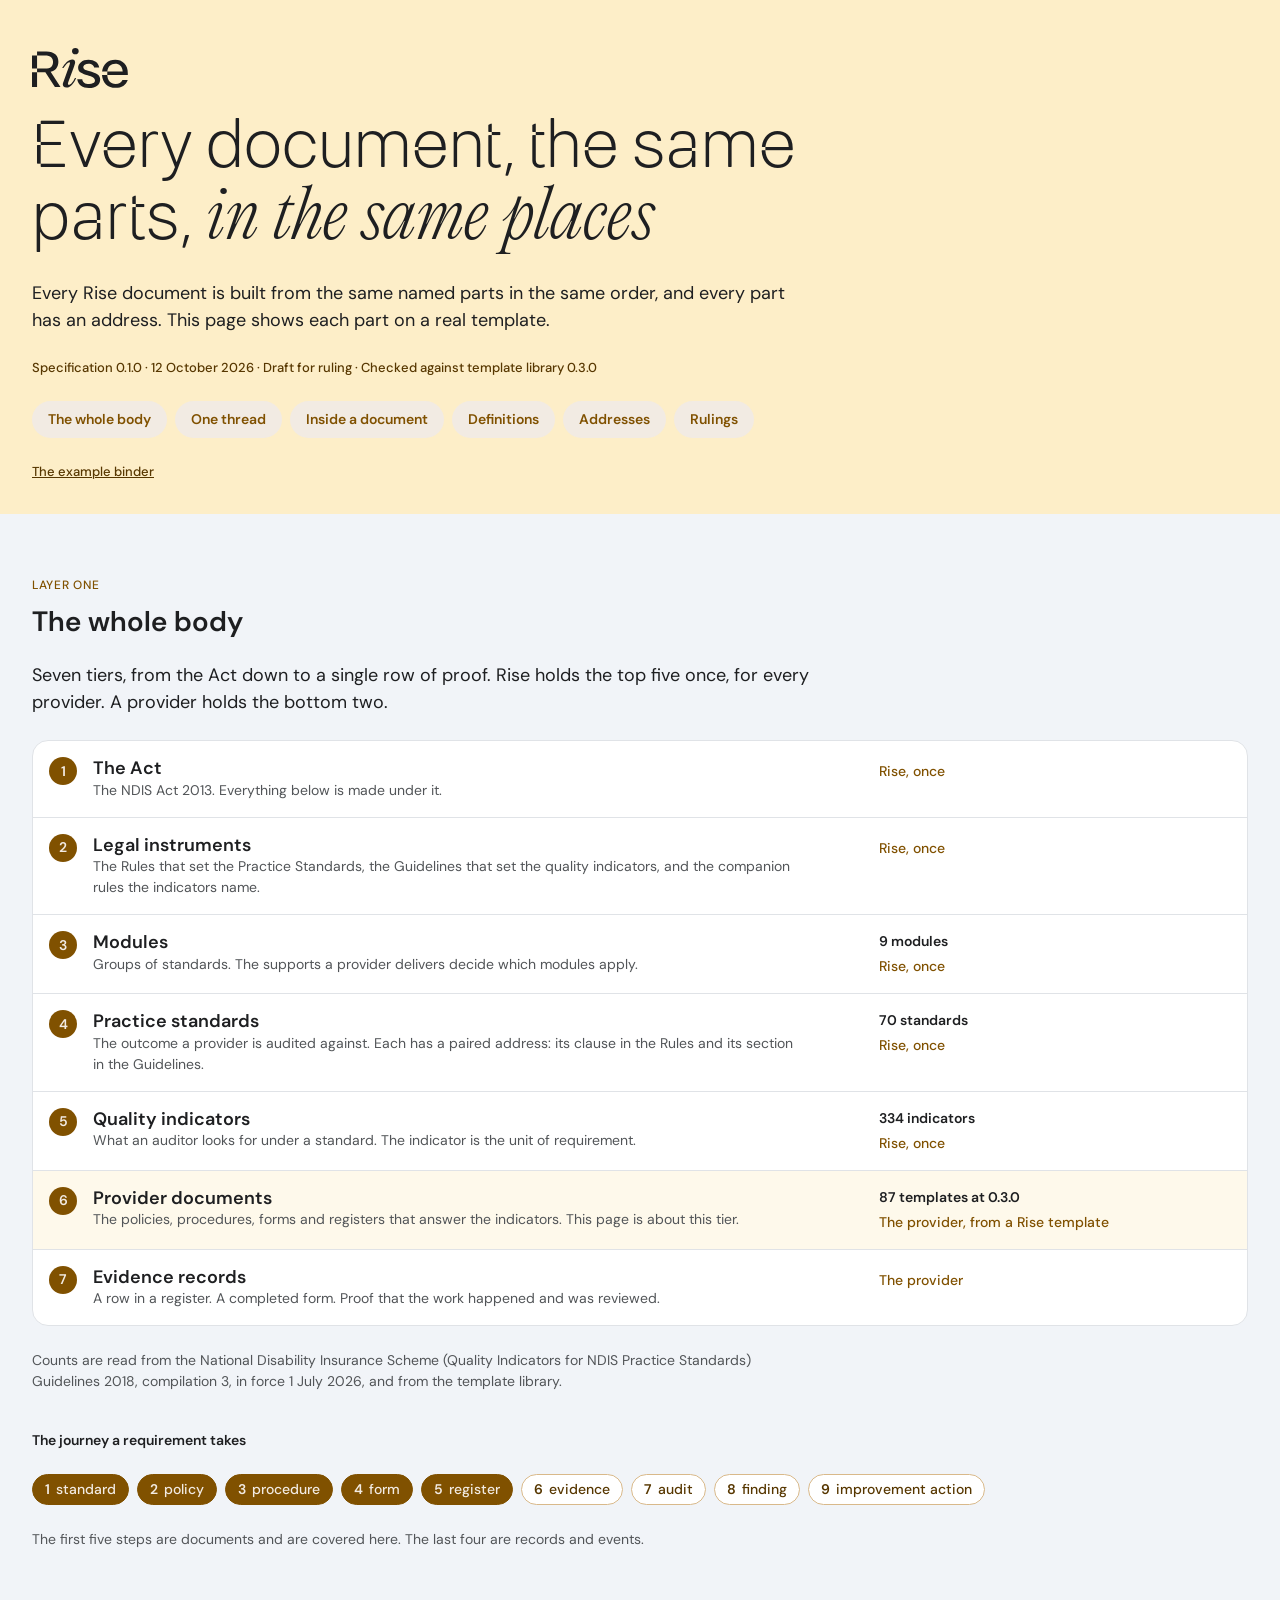
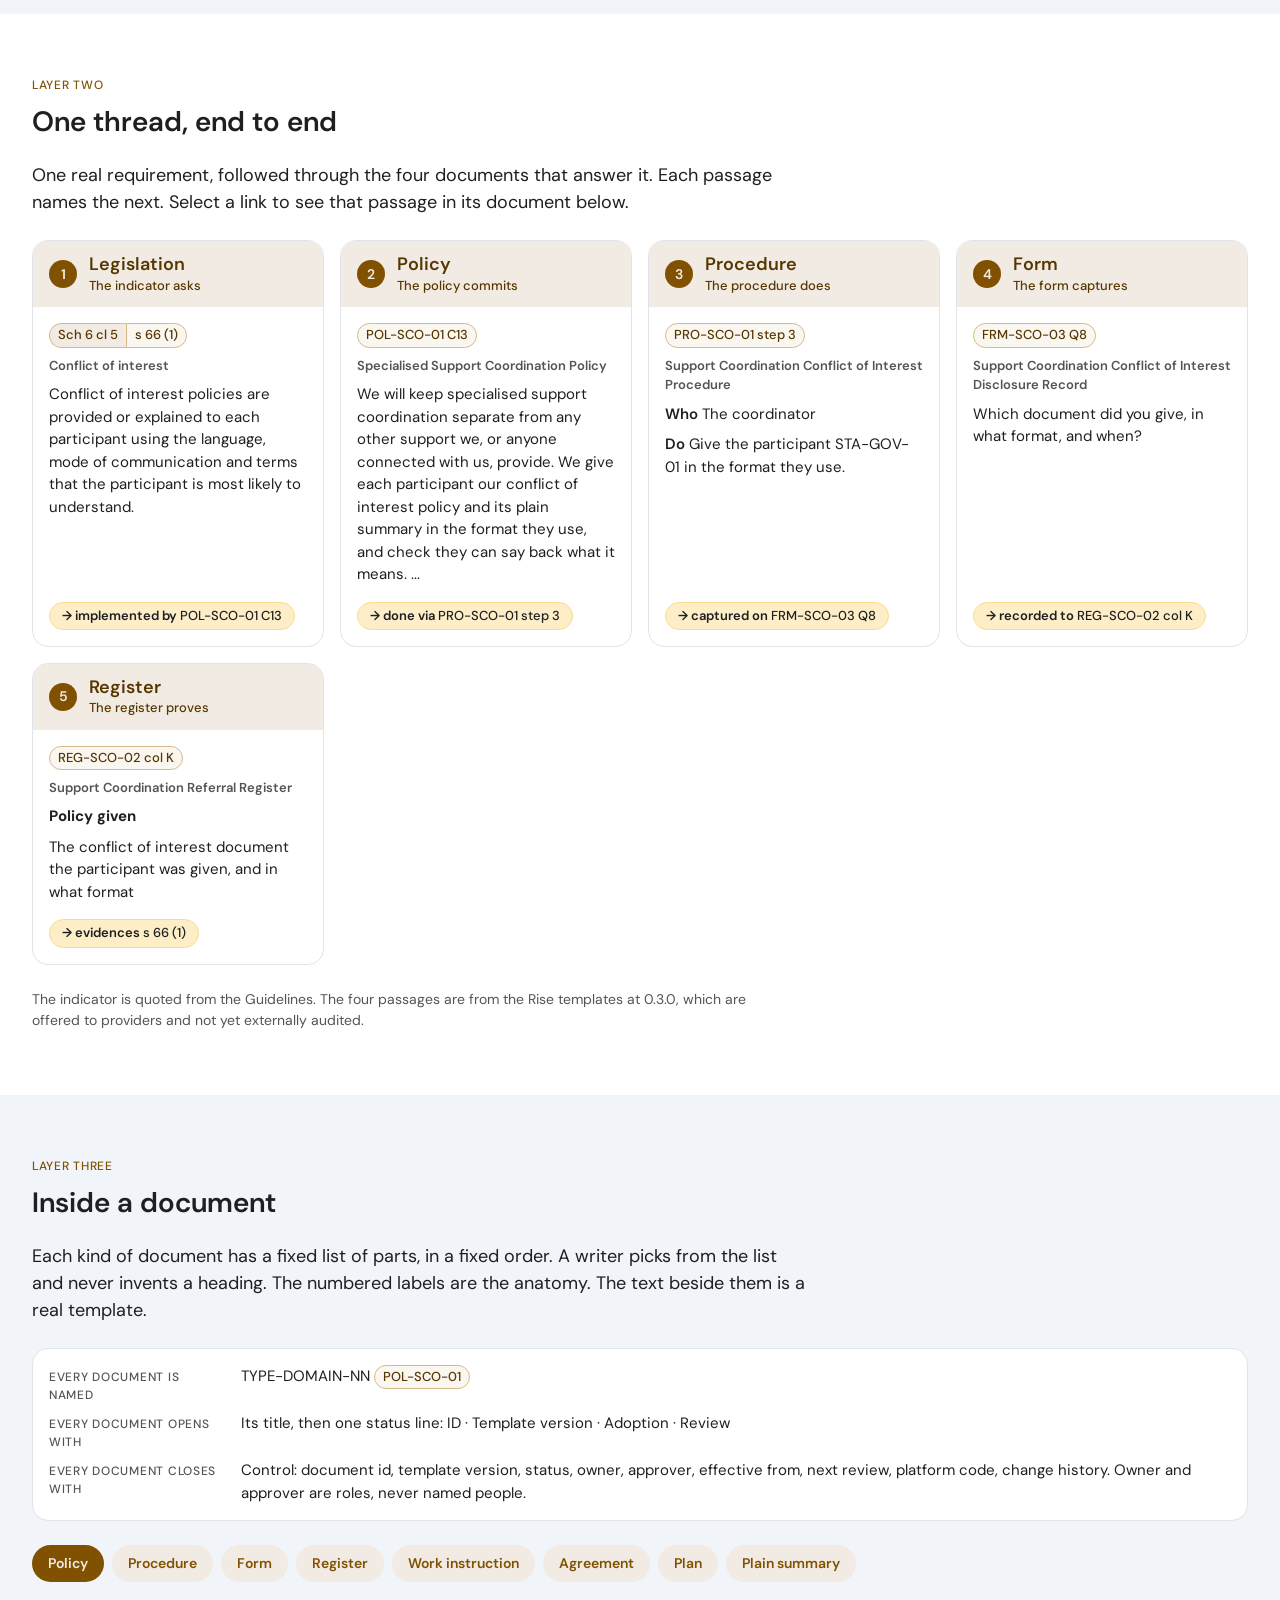
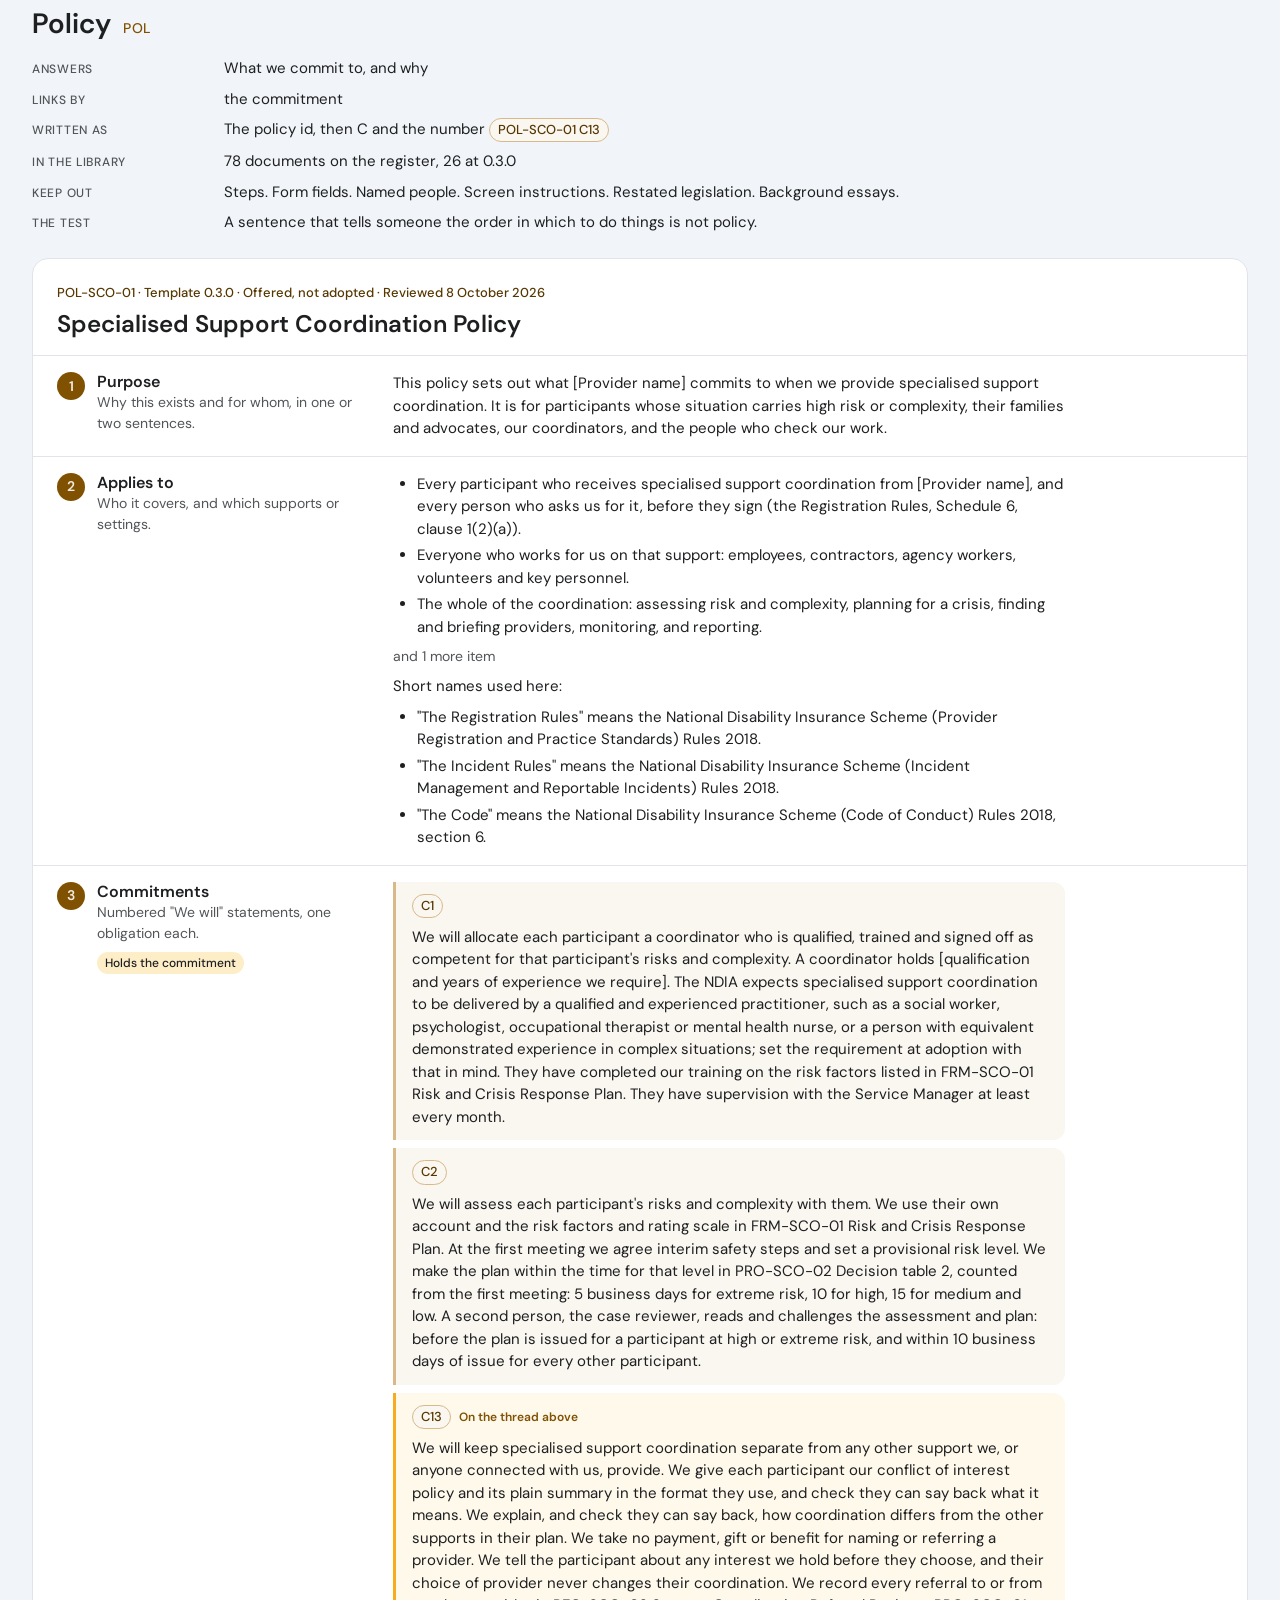
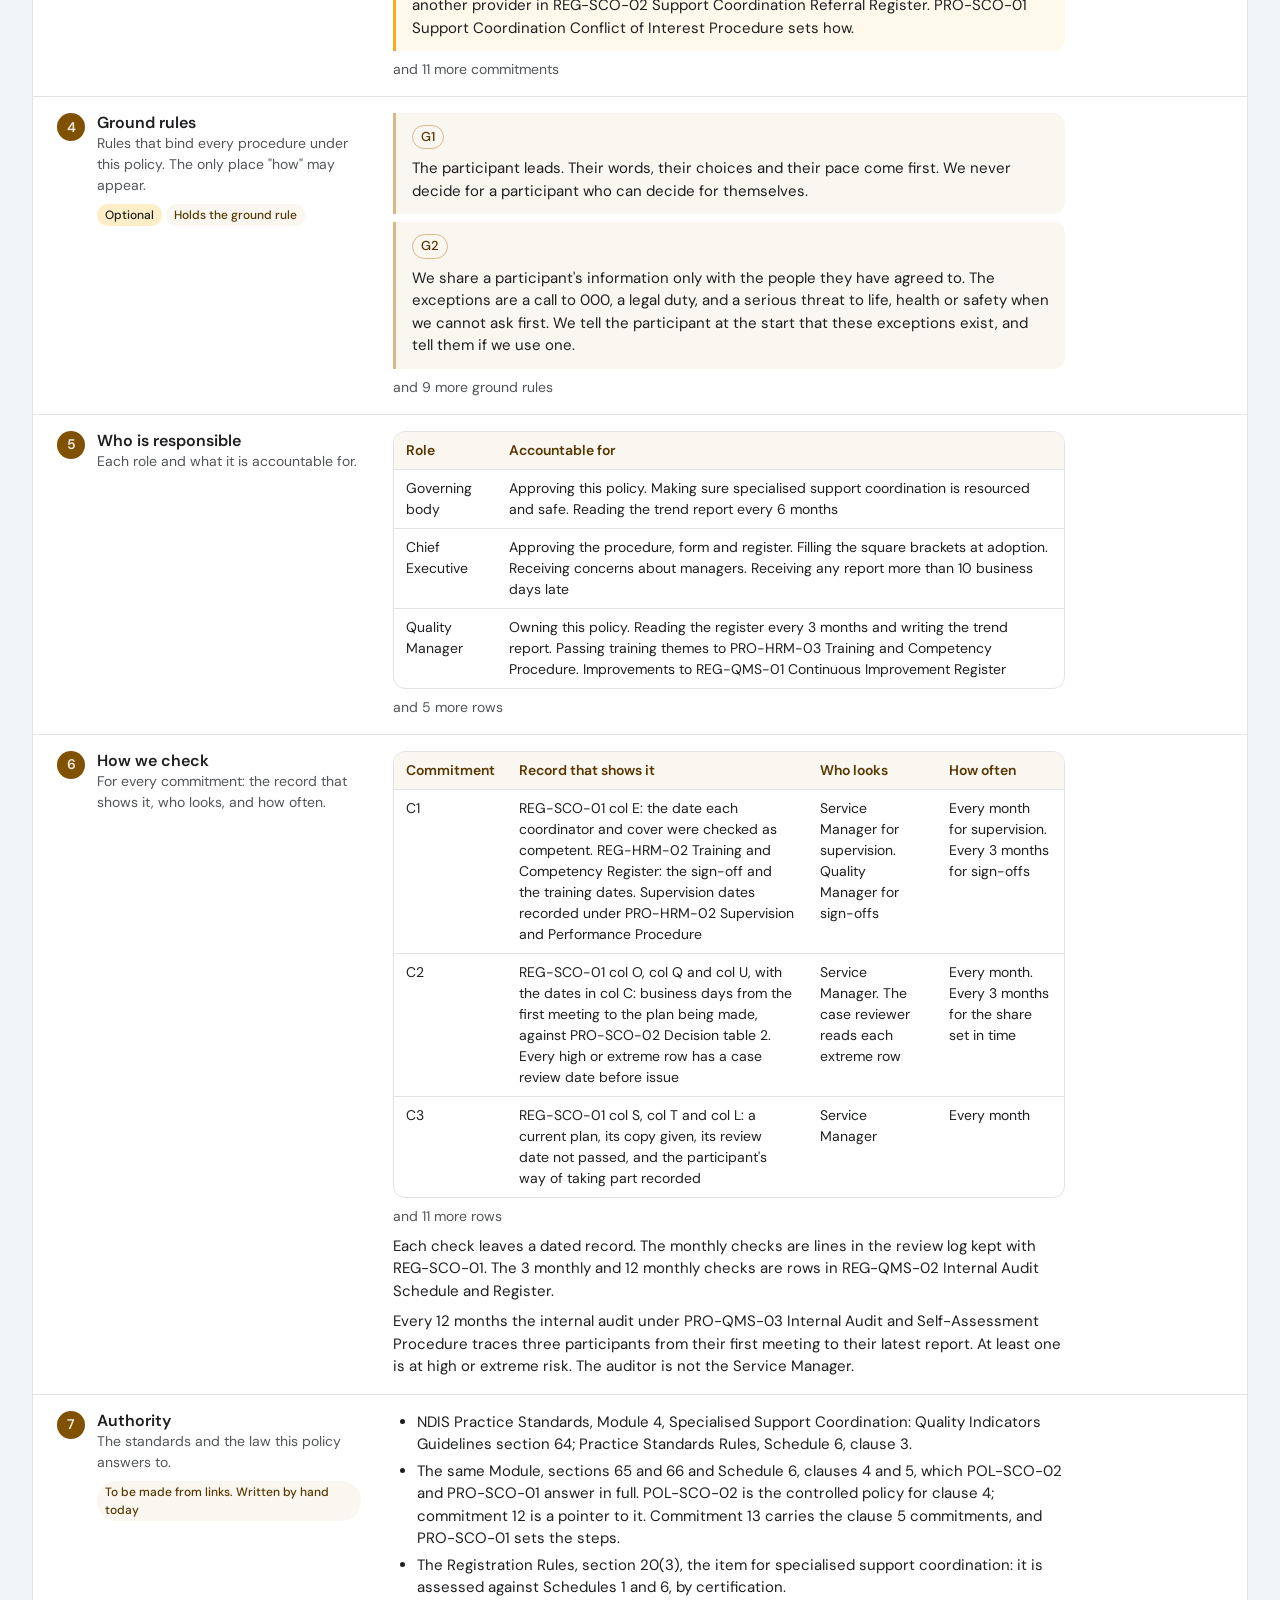
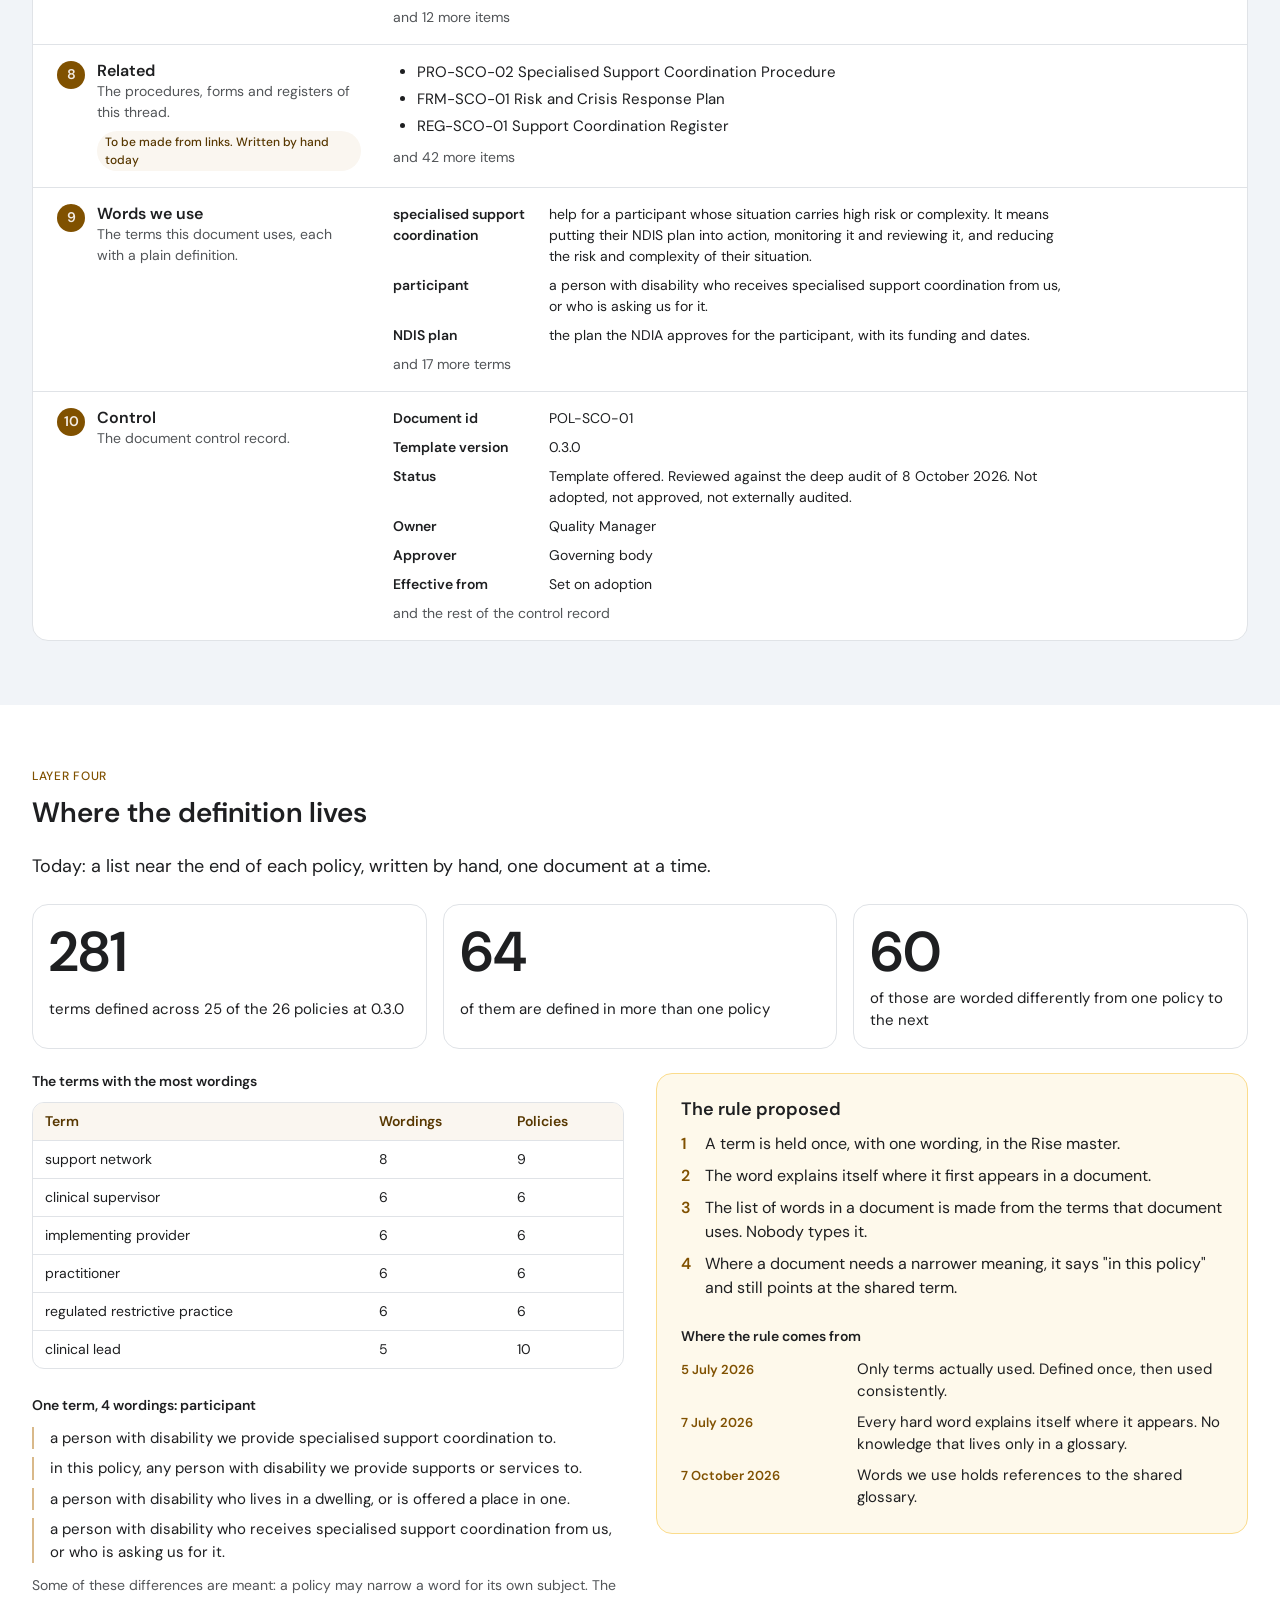
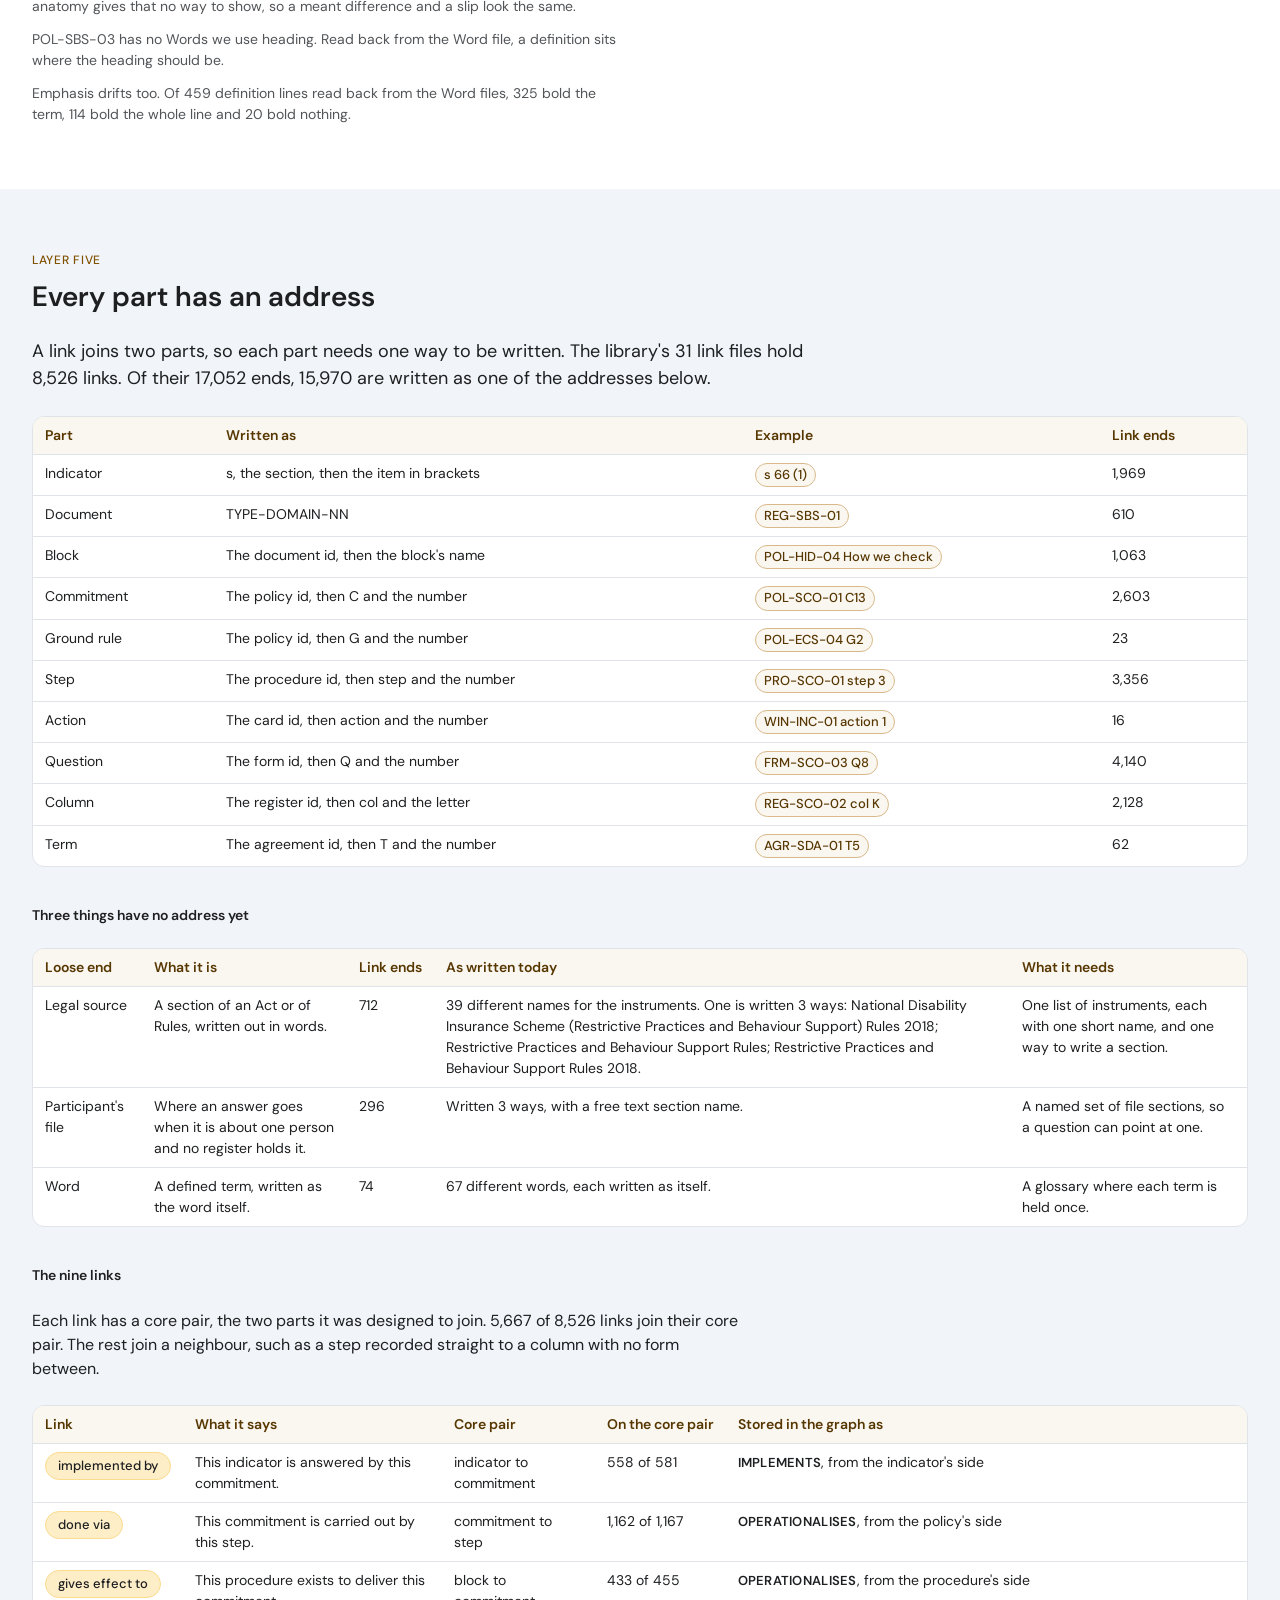
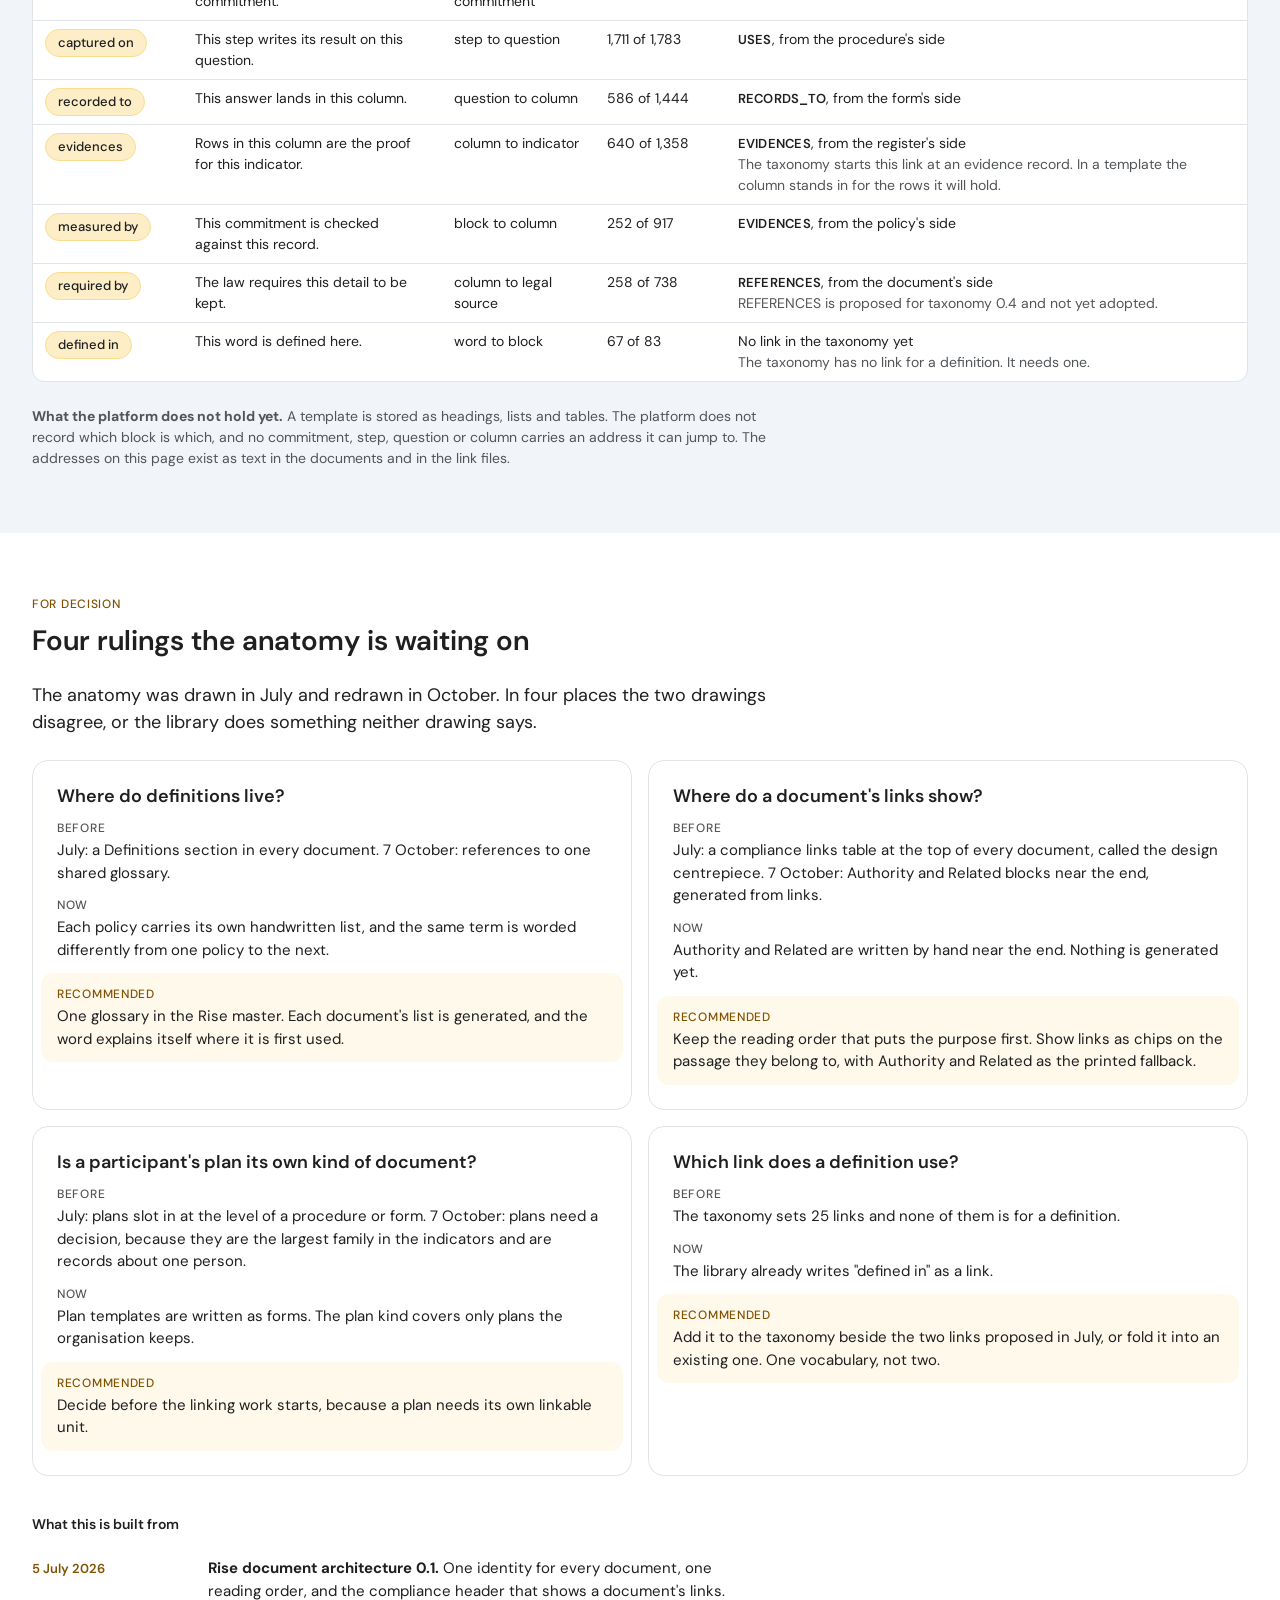
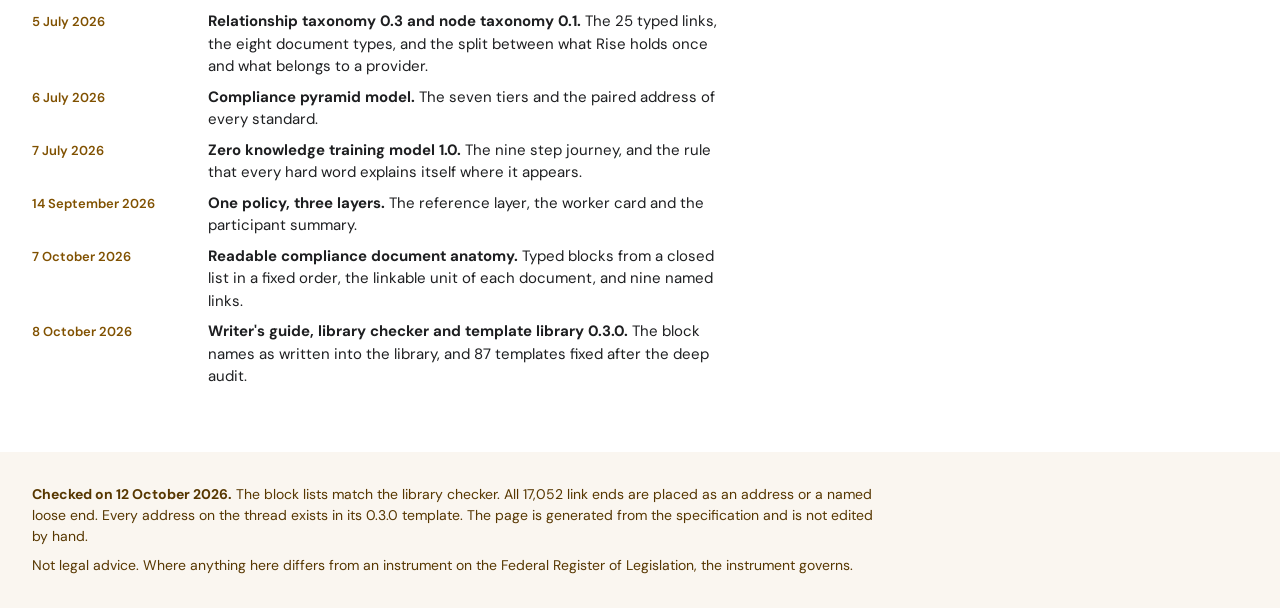
==== commit dd477d28: "deploy: 2026-10-12T05:51Z Co-Authored-By: Claude Opus 5.5 <noreply@anthropic.com>" ====
--- a/anatomy.html
+++ b/anatomy.html
@@ -219,7 +219,7 @@
     <p class="status-line">Specification 0.1.0 · 12 October 2026 · Draft for ruling · Checked against template library 0.3.0</p>
     <nav aria-label="On this page"><a href="#body">The whole body</a><a href="#thread">One thread</a><a href="#inside">Inside a document</a><a href="#words">Definitions</a><a href="#addresses">Addresses</a><a href="#rulings">Rulings</a></nav>
     <p class="status-line" id="comment-hint" hidden>To comment, select Comment beside any part.</p>
-    <p class="status-line"><a href="./">The example documents</a></p>
+    <p class="status-line"><a href="./">The example binder</a></p>
   </div>
 </header>
 <main>
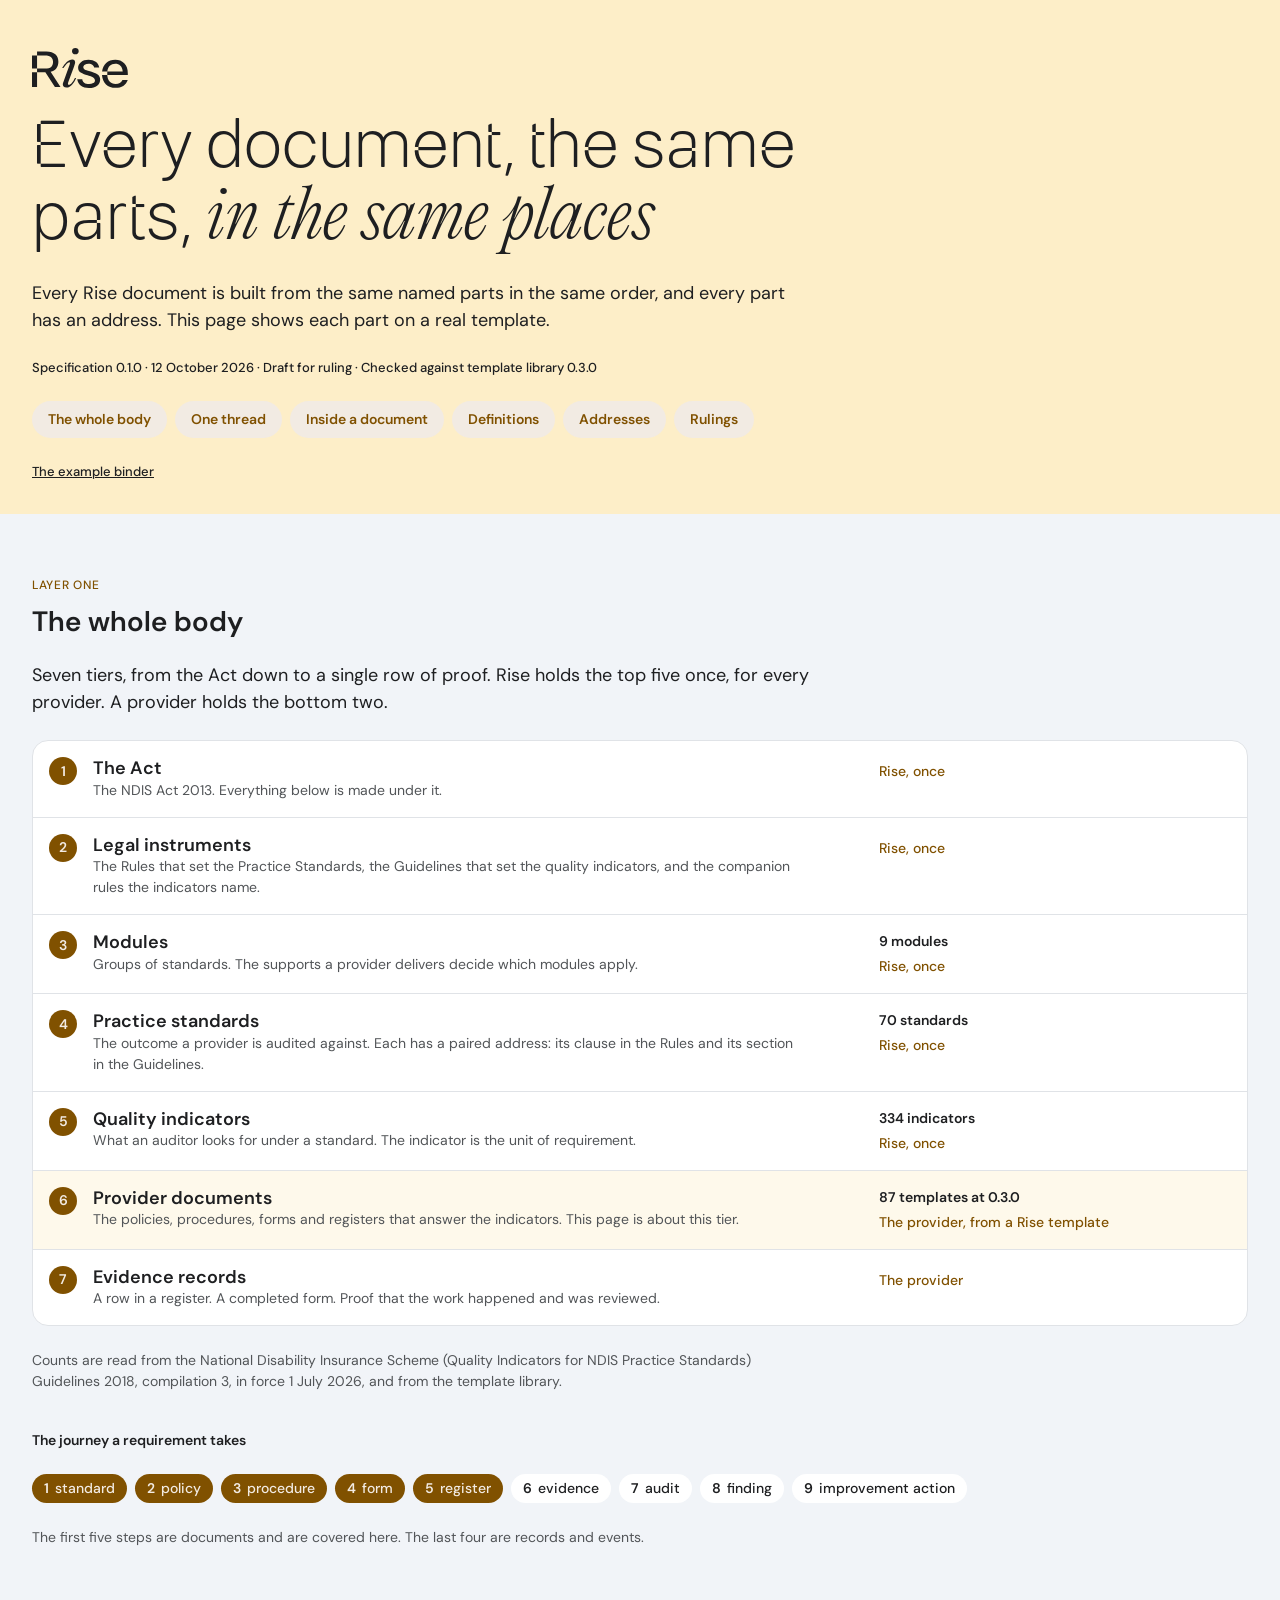
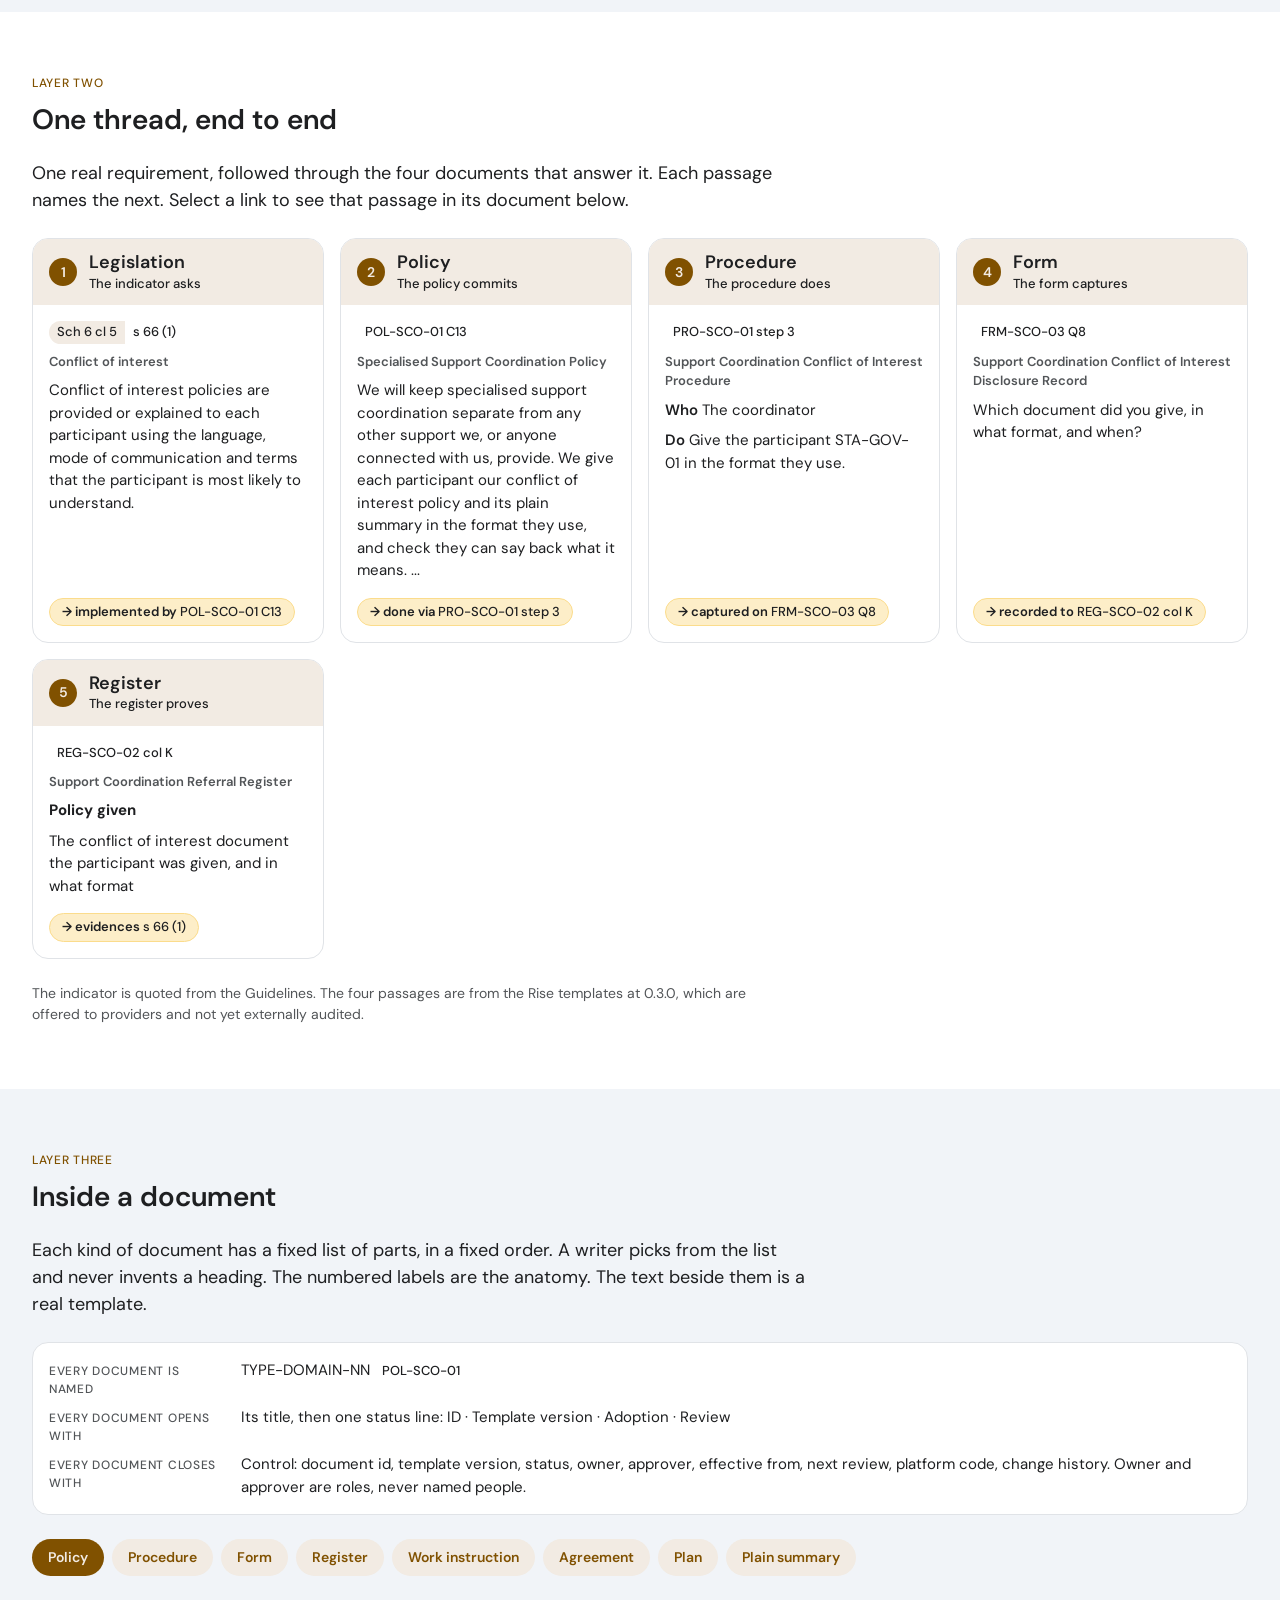
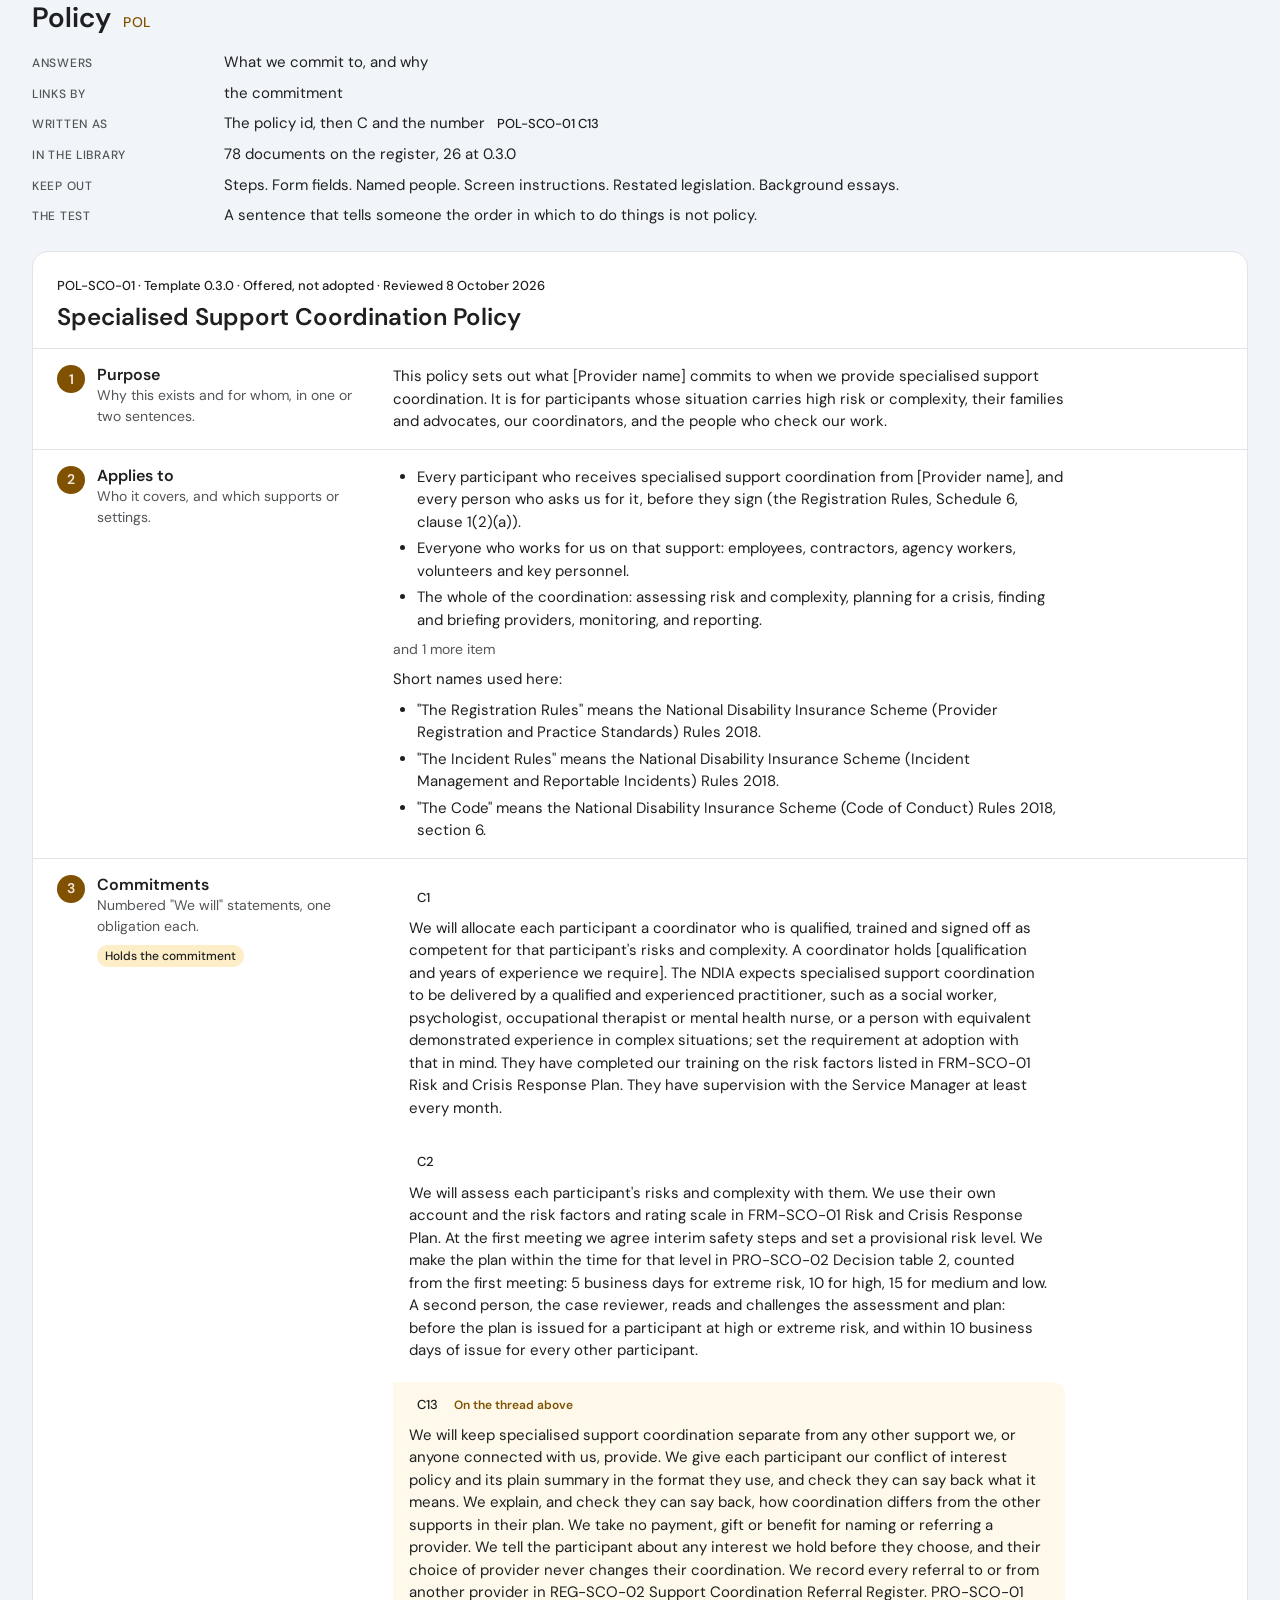
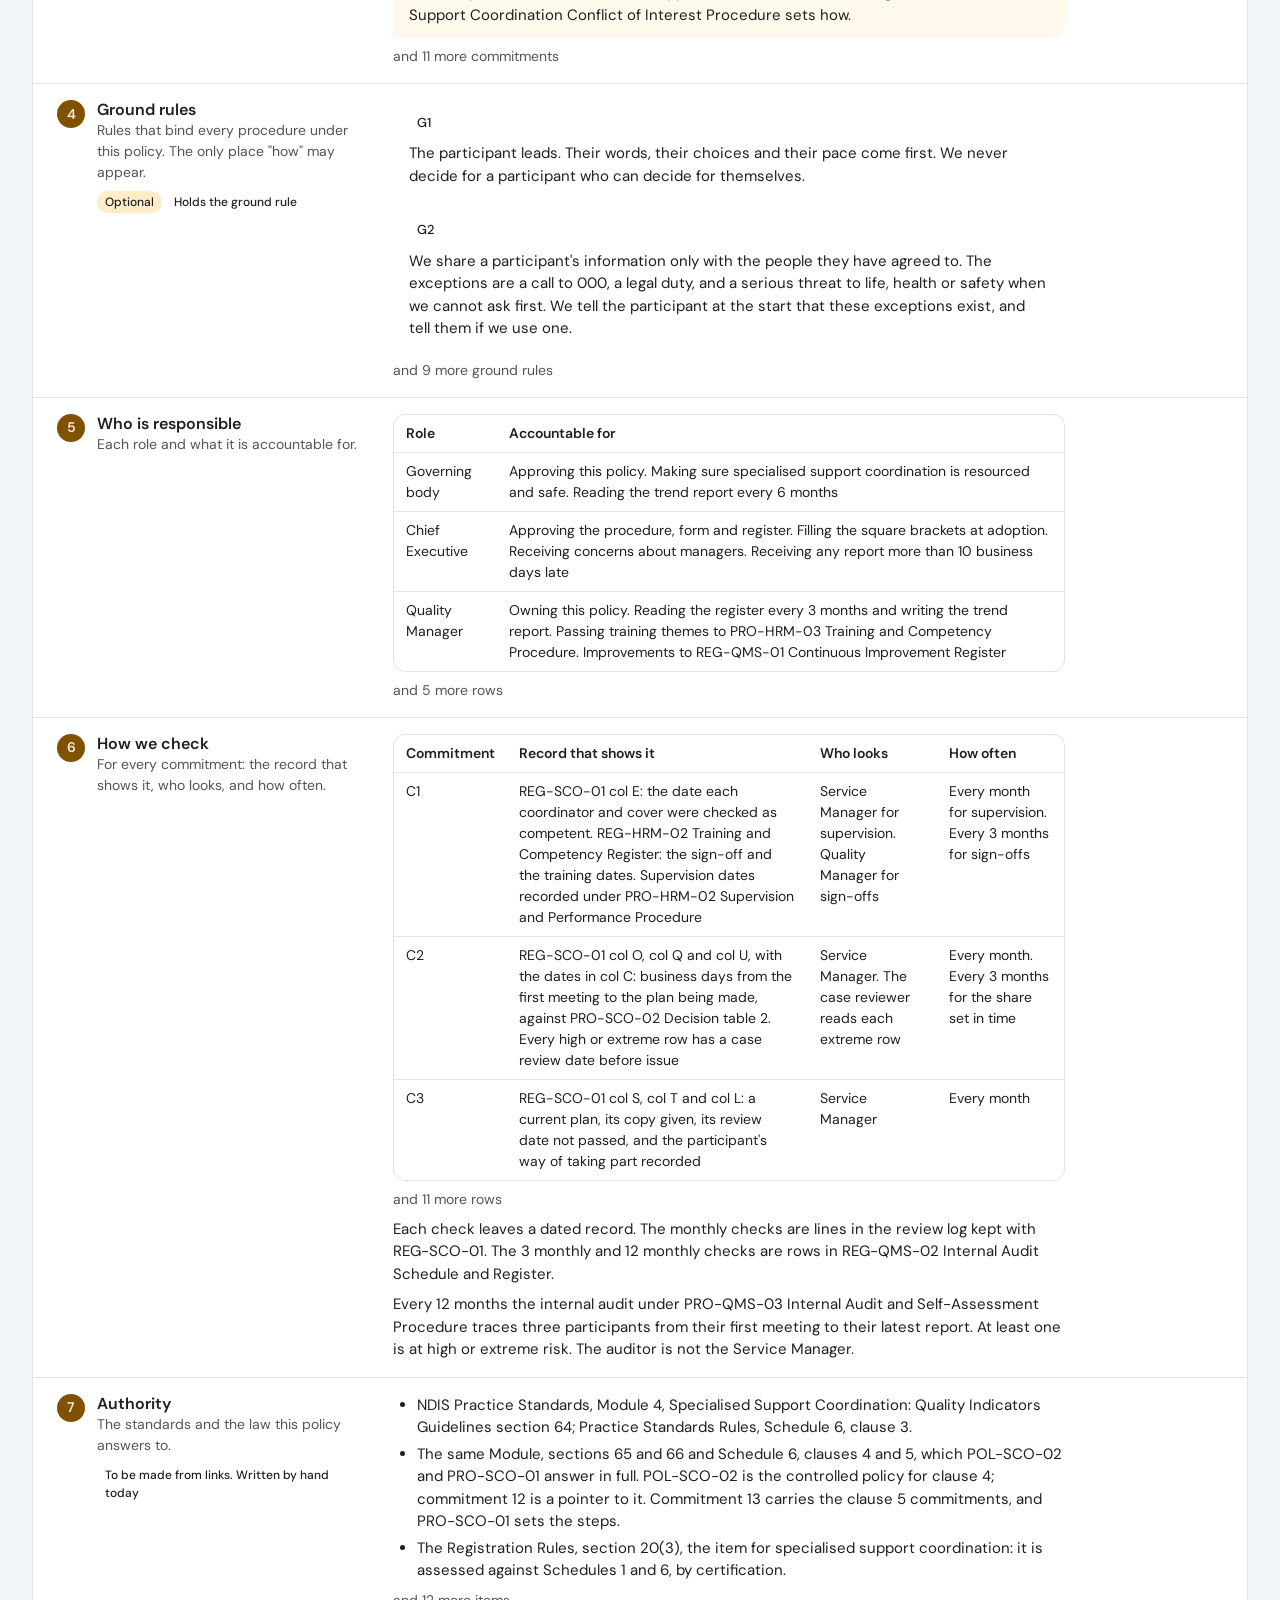
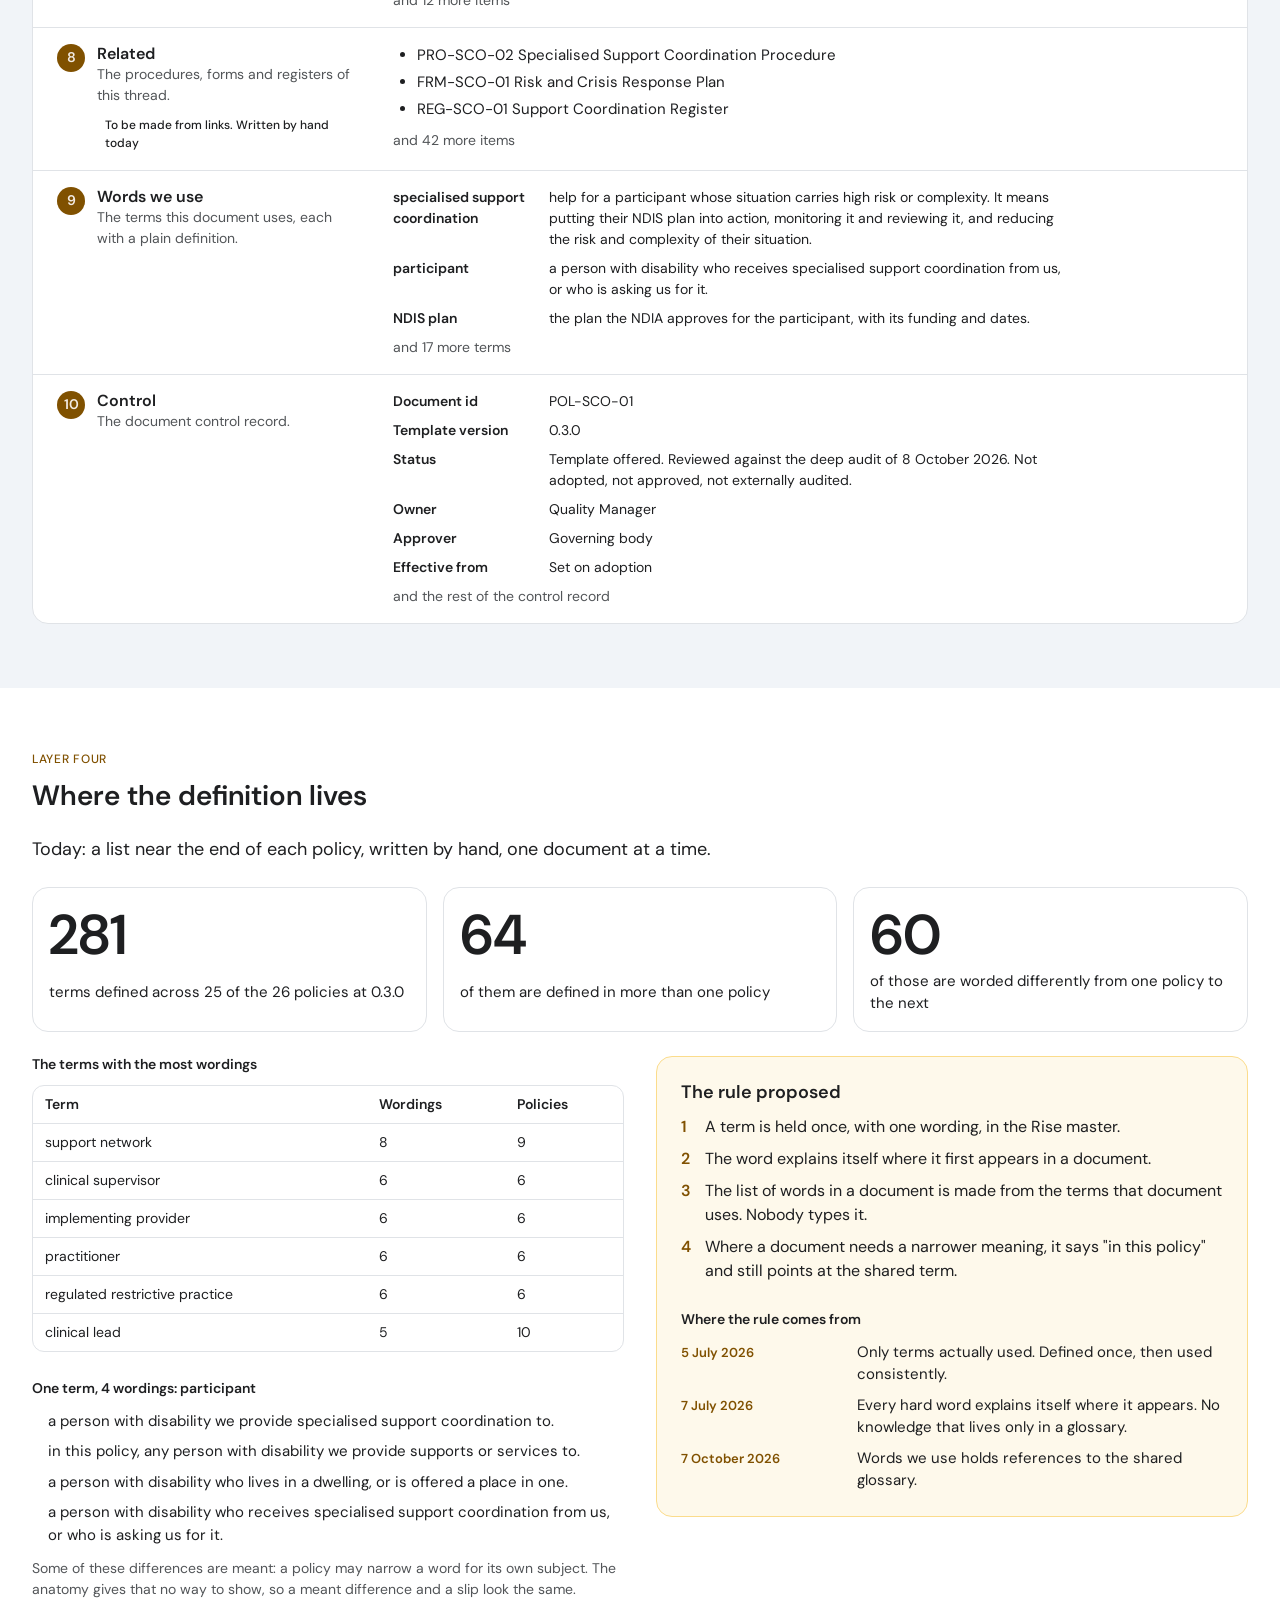
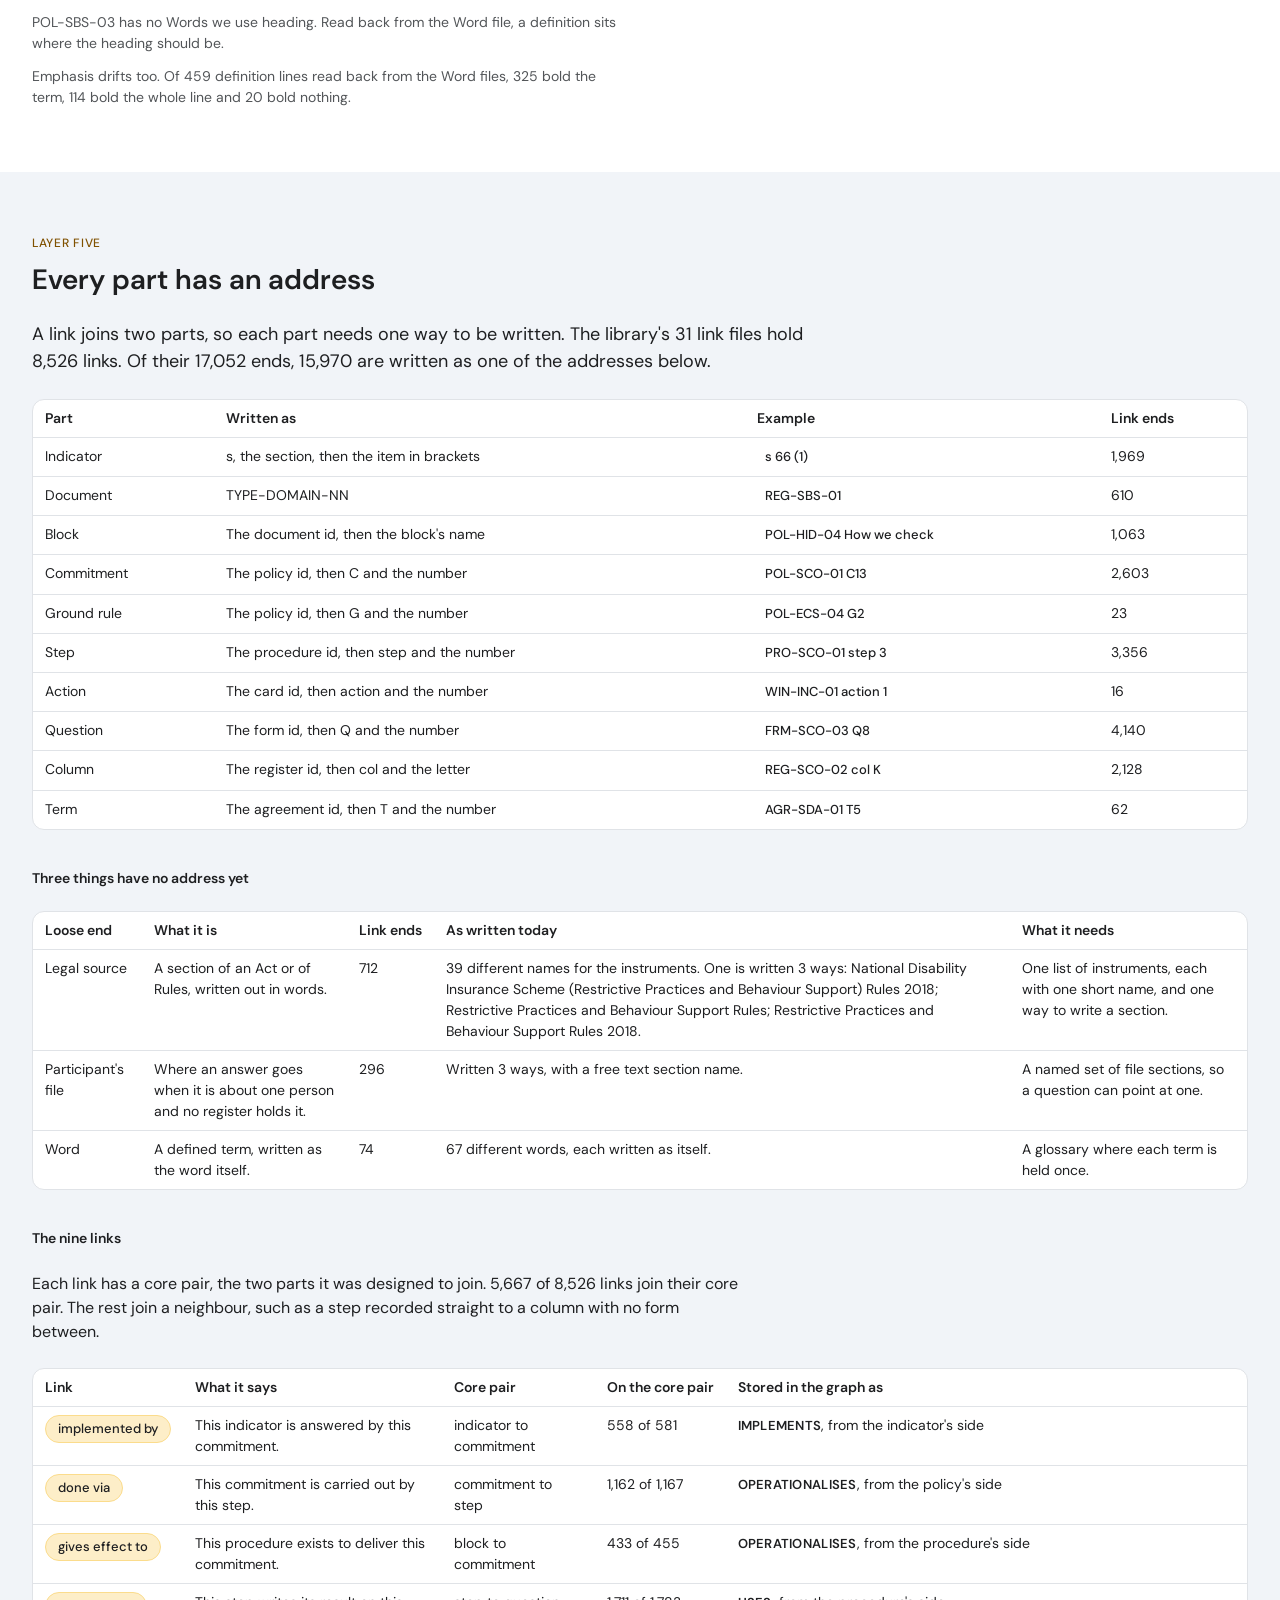
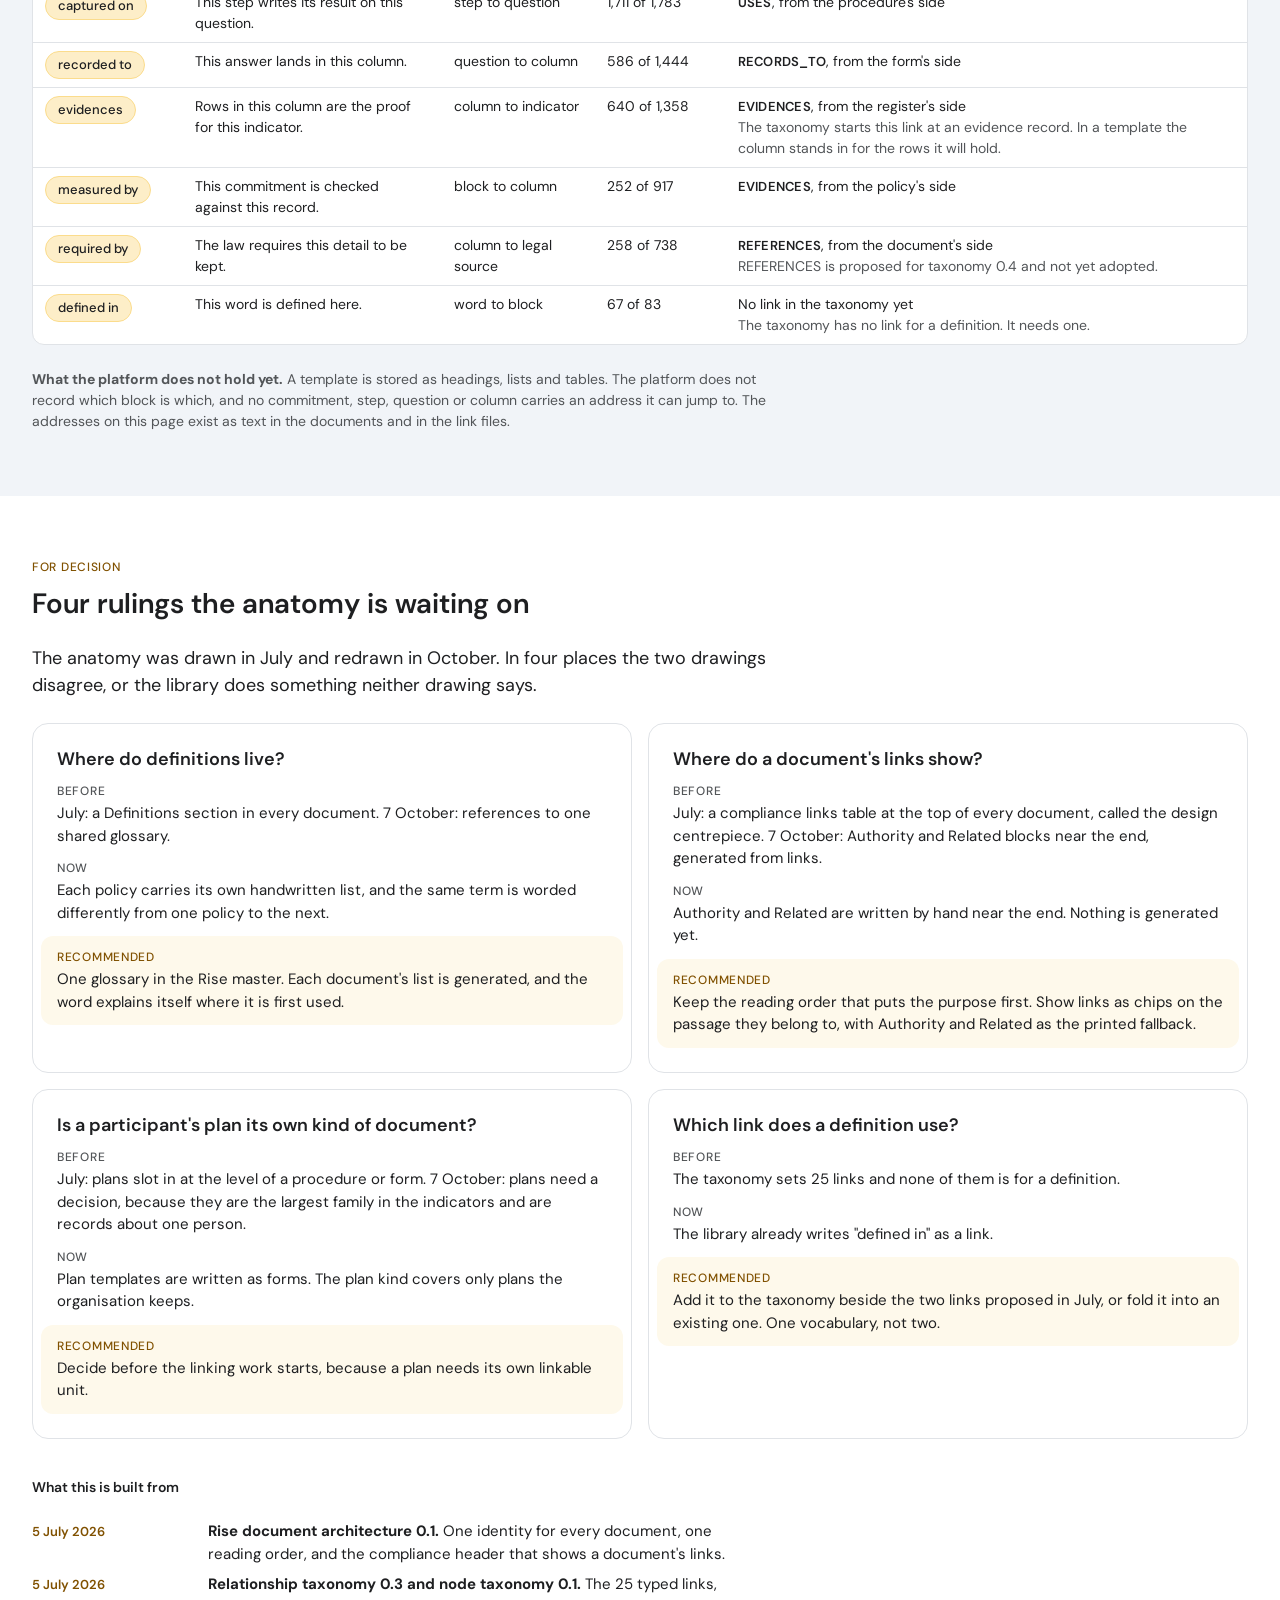
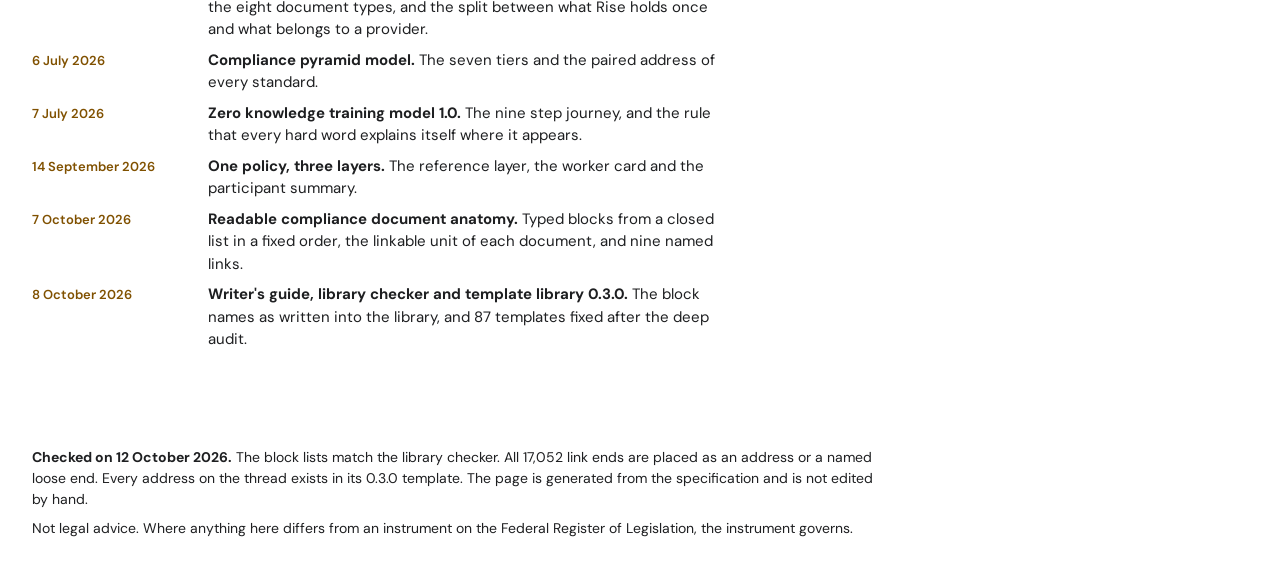
==== commit 47f60d1d: "deploy: 2026-10-19T03:54Z Co-Authored-By: Claude Opus 5.5 <noreply@anthropic.com>" ====
--- a/anatomy.html
+++ b/anatomy.html
@@ -3,7 +3,7 @@
 <link rel="preconnect" href="https://fonts.googleapis.com">
 <link rel="stylesheet" href="https://fonts.googleapis.com/css2?family=DM+Sans:opsz,wght@9..40,400;9..40,500;9..40,600&display=swap">
 <style>
-:root{--neutral-0:#ffffff;--neutral-50:#f1f4f8;--neutral-100:#e0e3e7;--neutral-200:#c7cace;--neutral-400:#525558;--neutral-500:#3c3e41;--neutral-600:#2d2f32;--neutral-700:#1e1f21;--primary-50:#fef9eb;--primary-100:#fdeec8;--primary-300:#fbdc8c;--primary-500:#f9c85f;--primary-700:#f7aa22;--error-50:#ffe5ea;--error-100:#ffccd5;--error-300:#ffa2b4;--error-500:#fe7a95;--error-700:#f84971;--success-50:#b4f9e7;--success-100:#63f2cd;--success-300:#25e2b8;--success-500:#00cda6;--success-700:#00a485;--warning-50:#fdeace;--warning-100:#fcdbac;--warning-300:#f9c178;--warning-500:#f59432;--warning-700:#e46512;--info-100:#9ef4ff;--info-300:#5be8ff;--info-400:#38daff;--info-500:#00d0ff;--info-700:#00b6e5;--tab-50:#faf6f0;--tab-100:#f2ebe3;--tab-300:#d9b98a;--tab-500:#805100;--tab-700:#573700;--spacing-s1:0.125rem;--spacing-s2:0.25rem;--spacing-s3:0.5rem;--spacing-s4:0.75rem;--spacing-s5:1rem;--spacing-s6:1.5rem;--spacing-s7:2rem;--spacing-s8:3rem;--spacing-s9:4rem;--spacing-s10:8rem;--container-shell:97.5rem;--container-page:60rem;--container-column:47.5rem;--container-sheet:48rem;--radius-xs:var(--spacing-s2);--radius-sm:var(--spacing-s3);--radius-md:var(--spacing-s4);--radius-lg:var(--spacing-s5);--radius-xl:var(--spacing-s7);--radius-full:9999px;--duration-fast:150ms;--duration-normal:250ms;--duration-slow:400ms;--ease-out:cubic-bezier(0, 0, 0.2, 1);--ease-in:cubic-bezier(0.4, 0, 1, 1);--ease-in-out:cubic-bezier(0.4, 0, 0.2, 1);--background:var(--neutral-0);--foreground:var(--neutral-700);--card:var(--neutral-0);--card-foreground:var(--neutral-700);--popover:var(--neutral-0);--popover-foreground:var(--neutral-700);--primary:var(--primary-500);--primary-foreground:var(--neutral-700);--secondary:var(--neutral-50);--secondary-foreground:var(--neutral-700);--muted:var(--neutral-50);--muted-foreground:var(--neutral-400);--accent:var(--neutral-100);--accent-foreground:var(--neutral-700);--destructive:var(--error-700);--destructive-foreground:var(--neutral-0);--success:var(--success-500);--success-foreground:var(--neutral-700);--warning:var(--warning-500);--warning-foreground:var(--neutral-700);--info:var(--info-500);--info-foreground:var(--neutral-700);--primary-solid:var(--primary-700);--primary-solid-foreground:var(--neutral-700);--primary-soft:var(--primary-300);--primary-soft-foreground:var(--neutral-700);--success-solid:var(--success-300);--success-solid-foreground:var(--neutral-700);--success-soft:var(--success-100);--success-soft-foreground:var(--neutral-700);--info-solid:var(--info-500);--info-solid-foreground:var(--neutral-500);--info-soft:var(--info-300);--info-soft-foreground:var(--neutral-700);--warning-solid:var(--warning-500);--warning-solid-foreground:var(--neutral-700);--warning-soft:var(--warning-300);--warning-soft-foreground:var(--neutral-700);--destructive-solid:var(--error-700);--destructive-solid-foreground:var(--neutral-0);--destructive-soft:var(--error-300);--destructive-soft-foreground:var(--neutral-700);--neutral-solid:var(--neutral-600);--neutral-solid-foreground:var(--neutral-0);--neutral-soft:var(--neutral-50);--neutral-soft-foreground:var(--neutral-700);--tab:var(--tab-300);--tab-foreground:var(--tab-700);--tab-subtle:var(--tab-50);--tab-subtle-foreground:var(--tab-700);--tab-soft:var(--tab-100);--tab-soft-foreground:var(--tab-500);--tab-solid:var(--tab-500);--tab-solid-foreground:var(--tab-100);--primary-subtle:var(--primary-50);--primary-subtle-foreground:var(--primary-700);--primary-surface:var(--primary-100);--success-subtle:var(--success-50);--success-subtle-foreground:var(--success-700);--info-subtle:var(--info-100);--info-subtle-foreground:var(--info-700);--warning-subtle:var(--warning-50);--warning-subtle-foreground:var(--warning-700);--destructive-subtle:var(--error-50);--destructive-subtle-foreground:var(--error-700);--neutral-subtle:var(--neutral-100);--neutral-subtle-foreground:var(--neutral-700);--border:var(--neutral-100);--input:var(--neutral-100);--ring:var(--neutral-400)}
+:root{--neutral-0:#ffffff;--neutral-50:#f1f4f8;--neutral-100:#e0e3e7;--neutral-200:#c7cace;--neutral-400:#525558;--neutral-500:#3c3e41;--neutral-600:#2d2f32;--neutral-700:#1e1f21;--primary-50:#fef9eb;--primary-100:#fdeec8;--primary-300:#fbdc8c;--primary-500:#f9c85f;--primary-700:#f7aa22;--error-50:#ffe5ea;--error-100:#ffccd5;--error-300:#ffa2b4;--error-500:#fe7a95;--error-700:#f84971;--error-900:#7d2036;--success-50:#b4f9e7;--success-100:#63f2cd;--success-300:#25e2b8;--success-500:#00cda6;--success-700:#00a485;--success-900:#006652;--warning-50:#fdeace;--warning-100:#fcdbac;--warning-300:#f9c178;--warning-500:#f59432;--warning-700:#e46512;--warning-900:#9a420a;--info-100:#9ef4ff;--info-300:#5be8ff;--info-400:#38daff;--info-500:#00d0ff;--info-700:#00b6e5;--info-900:#006782;--brown-50:#faf6f0;--brown-100:#f2ebe3;--brown-300:#d9b98a;--brown-500:#805100;--brown-700:#573700;--spacing-s1:0.125rem;--spacing-s2:0.25rem;--spacing-s3:0.5rem;--spacing-s4:0.75rem;--spacing-s5:1rem;--spacing-s6:1.5rem;--spacing-s7:2rem;--spacing-s8:3rem;--spacing-s9:4rem;--spacing-s10:8rem;--container-shell:97.5rem;--container-column:47.5rem;--container-sheet:48rem;--container-sheet-panel:76.25rem;--radius-xs:var(--spacing-s2);--radius-sm:var(--spacing-s3);--radius-md:var(--spacing-s4);--radius-lg:var(--spacing-s5);--radius-hero:var(--spacing-s6);--radius-xl:var(--spacing-s7);--radius-full:9999px;--duration-fast:150ms;--duration-normal:250ms;--duration-slow:400ms;--ease-out:cubic-bezier(0, 0, 0.2, 1);--ease-in:cubic-bezier(0.4, 0, 1, 1);--ease-in-out:cubic-bezier(0.4, 0, 0.2, 1);--duration-reveal:700ms;--duration-scene:1100ms;--ease-wipe:cubic-bezier(0.77, 0, 0.175, 1);--tw-duration:var(--duration-slow);--background:var(--neutral-0);--foreground:var(--neutral-700);--card:var(--neutral-0);--card-foreground:var(--neutral-700);--popover:var(--neutral-0);--popover-foreground:var(--neutral-700);--primary:var(--primary-500);--primary-foreground:var(--neutral-700);--muted:var(--neutral-50);--muted-foreground:var(--neutral-400);--accent:var(--neutral-100);--destructive:var(--error-700);--destructive-surface:var(--error-100);--error-deep:var(--error-900);--info-deep:var(--info-900);--destructive-foreground:var(--neutral-0);--success:var(--success-500);--warning:var(--warning-500);--info:var(--info-500);--info-foreground:var(--neutral-700);--primary-solid:var(--primary-700);--primary-solid-foreground:var(--neutral-700);--primary-soft:var(--primary-300);--primary-soft-foreground:var(--neutral-700);--success-solid:var(--success-300);--success-solid-foreground:var(--neutral-700);--success-soft:var(--success-100);--success-soft-foreground:var(--neutral-700);--info-solid:var(--info-500);--info-solid-foreground:var(--neutral-500);--info-soft:var(--info-300);--info-soft-foreground:var(--neutral-700);--warning-solid:var(--warning-500);--warning-solid-foreground:var(--neutral-700);--warning-soft:var(--warning-300);--warning-soft-foreground:var(--neutral-700);--destructive-solid:var(--error-700);--destructive-solid-foreground:var(--neutral-0);--destructive-soft:var(--error-300);--destructive-soft-foreground:var(--neutral-700);--neutral-solid:var(--neutral-600);--neutral-solid-foreground:var(--neutral-0);--neutral-soft:var(--neutral-50);--neutral-soft-foreground:var(--neutral-700);--tab-soft:var(--brown-100);--tab-soft-foreground:var(--brown-500);--tab-solid:var(--brown-500);--tab-solid-foreground:var(--brown-100);--ink:var(--brown-500);--surface-warm:var(--brown-100);--surface-warm-subtle:var(--brown-50);--surface-warm-foreground:var(--brown-700);--primary-subtle:var(--primary-50);--primary-subtle-foreground:var(--brown-500);--primary-surface:var(--primary-100);--success-subtle:var(--success-50);--success-subtle-foreground:var(--success-900);--info-subtle:var(--info-100);--info-subtle-foreground:var(--info-900);--warning-subtle:var(--warning-50);--warning-subtle-foreground:var(--warning-900);--destructive-subtle:var(--error-50);--destructive-subtle-foreground:var(--error-900);--neutral-subtle:var(--neutral-100);--neutral-subtle-foreground:var(--neutral-700);--border:var(--neutral-100);--input:var(--neutral-400);--ring:var(--neutral-400)}
 /* Layout: an atlas. One shell-wide column, peeled a layer at a time: the whole body, one
  * thread, one document, one word, one address. Colour comes only from the platform tokens
  * above; the tab family carries structure, amber carries the thread. One light theme, as
